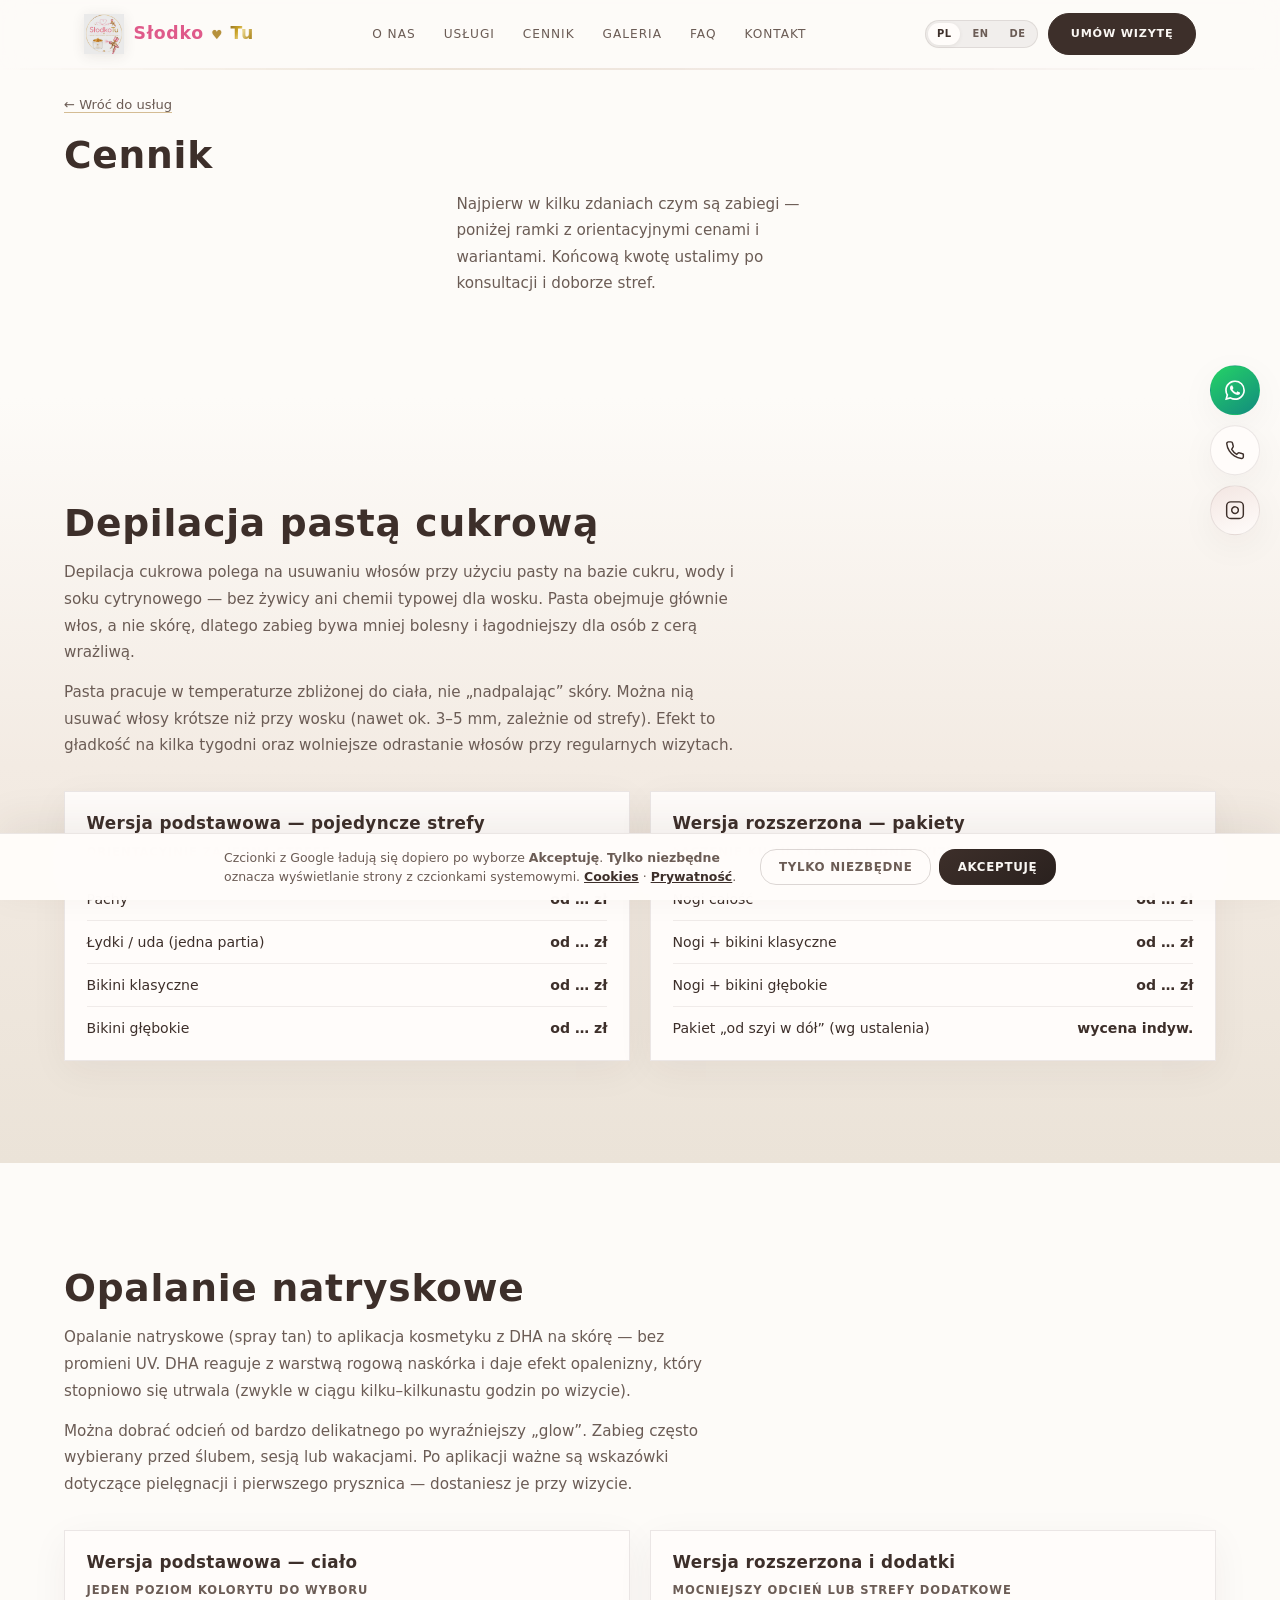
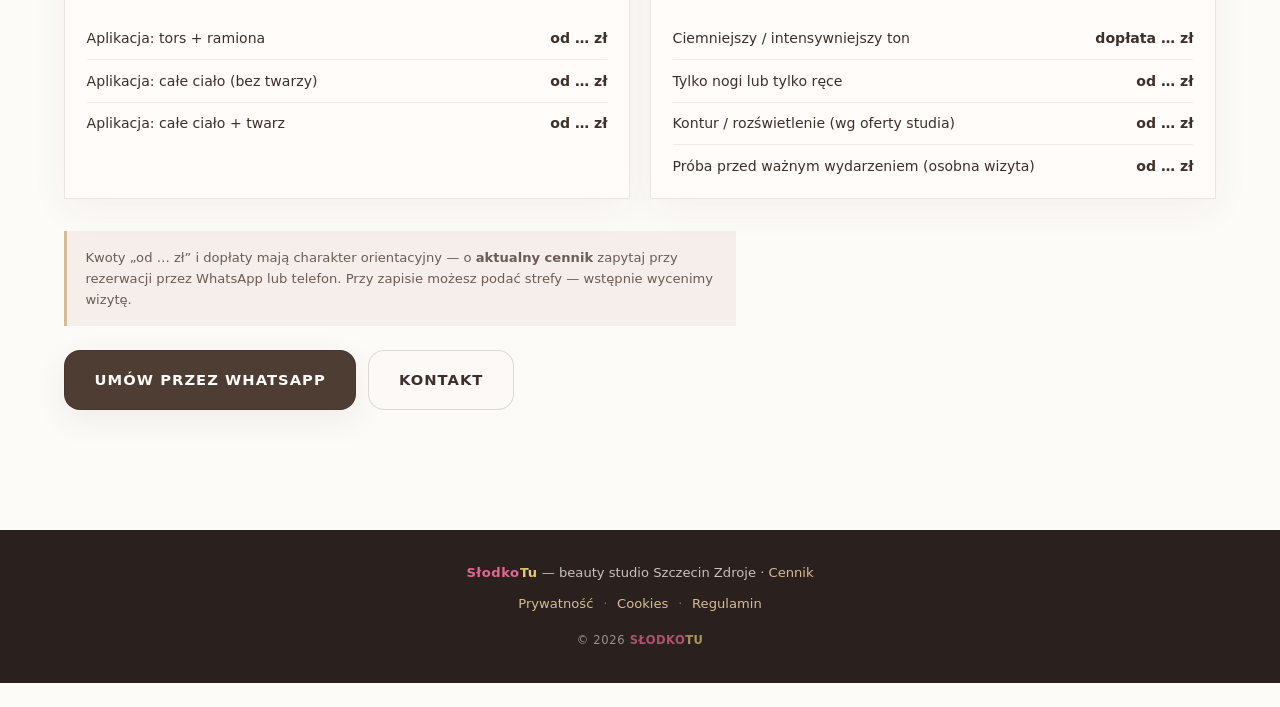
==== cennik.html @ e052210b "feat(i18n): PL/EN/DE language switch, legal translations, typography - Add i18n.js (UI strings, meta" ====
<!DOCTYPE html>
<html lang="pl">
<head>
  <meta charset="UTF-8" />
  <meta name="viewport" content="width=device-width, initial-scale=1, viewport-fit=cover" />
  <title>Cennik — SłodkoTu | depilacja cukrowa i opalanie natryskowe Szczecin Zdroje</title>
  <meta name="description" content="Cennik SłodkoTu na Zdrojach w Szczecinie: depilacja cukrowa, bikini, spray tan. Opis zabiegów i stawki — zapraszamy m.in. z Gryfina i okolic." />
  <meta name="theme-color" content="#f9f6f2" />
  <link rel="stylesheet" href="css/styles.css" />
</head>
<body data-i18n-page="cennik">
  <a class="skip-link" href="#main" data-i18n="skip_to_content">Przejdź do treści</a>

  <header class="site-header" id="top">
    <div class="site-header__inner">
      <a class="brand" href="index.html" data-i18n-aria="brand_home_aria" aria-label="SłodkoTu — strona główna">
        <img class="brand__logo" src="Logo Słodko Tu.jpg" width="96" height="96" alt="SłodkoTu — logo" decoding="async" />
        <span class="brand__text brand-mark brand-mark--nowrap"><span class="brand-mark__slodko">Słodko</span> <span class="brand__heart" aria-hidden="true">♥</span> <span class="brand-mark__tu">Tu</span></span>
      </a>
      <nav class="nav" data-i18n-aria="nav_aria" aria-label="Nawigacja główna">
        <ul class="nav__list">
          <li><a href="index.html#o-nas" data-i18n="nav_about">O nas</a></li>
          <li><a href="index.html#uslugi" data-i18n="nav_services">Usługi</a></li>
          <li><a href="cennik.html" aria-current="page" data-i18n="nav_pricing">Cennik</a></li>
          <li><a href="index.html#efekty" data-i18n="nav_gallery">Galeria</a></li>
          <li><a href="index.html#faq" data-i18n="nav_faq">FAQ</a></li>
          <li><a href="index.html#kontakt" data-i18n="nav_contact">Kontakt</a></li>
        </ul>
      </nav>
      <div class="site-header__tools">
        <div class="lang-switch" role="group" data-i18n-aria="aria_lang_pick" aria-label="Wybór języka">
          <button type="button" class="lang-switch__btn is-active" data-lang="pl" lang="pl" aria-pressed="true">PL</button>
          <button type="button" class="lang-switch__btn" data-lang="en" lang="en" aria-pressed="false">EN</button>
          <button type="button" class="lang-switch__btn" data-lang="de" lang="de" aria-pressed="false">DE</button>
        </div>
        <a class="btn btn--nav" data-i18n="nav_book" data-i18n-wa="wa_booking" href="https://wa.me/48910000001?text=Dzie%C5%84%20dobry%2C%20chcia%C5%82abym%20um%C3%B3wi%C4%87%20wizyt%C4%99.">Umów wizytę</a>
      </div>
    </div>
  </header>

  <aside class="contact-rail" data-i18n-aria="aria_quick_contact" aria-label="Szybki kontakt">
    <a class="contact-rail__btn contact-rail__btn--wa" href="https://wa.me/48910000001" rel="noopener noreferrer" data-i18n-aria="aria_wa" aria-label="WhatsApp">
      <svg width="20" height="20" viewBox="0 0 24 24" fill="currentColor" aria-hidden="true"><path d="M17.472 14.382c-.297-.149-1.758-.867-2.03-.967-.273-.099-.471-.148-.67.15-.197.297-.767.966-.94 1.164-.173.199-.347.223-.644.075-.297-.15-1.255-.463-2.39-1.475-.883-.788-1.48-1.761-1.653-2.059-.173-.297-.018-.458.13-.606.134-.133.298-.347.446-.52.149-.174.198-.298.298-.497.099-.198.05-.371-.025-.52-.075-.149-.669-1.612-.916-2.207-.242-.579-.487-.5-.669-.51-.173-.008-.371-.01-.57-.01-.198 0-.52.074-.792.372-.272.297-1.04 1.016-1.04 2.479 0 1.462 1.065 2.875 1.213 3.074.149.198 2.096 3.2 5.077 4.487.709.306 1.262.489 1.694.625.712.227 1.36.195 1.871.118.571-.085 1.758-.719 2.006-1.413.248-.694.248-1.289.173-1.413-.074-.124-.272-.198-.57-.347m-5.421 7.403h-.004a9.87 9.87 0 01-5.031-1.378l-.361-.214-3.741.982.998-3.648-.235-.374a9.86 9.86 0 01-1.51-5.26c.001-5.45 4.436-9.884 9.888-9.884 2.64 0 5.122 1.03 6.988 2.898a9.825 9.825 0 012.893 6.994c-.003 5.45-4.435 9.884-9.885 9.884m8.413-18.297A11.815 11.815 0 0012.05 0C5.495 0 .16 5.335.157 11.892c0 2.096.547 4.142 1.588 5.945L.057 24l6.305-1.654a11.882 11.882 0 005.683 1.448h.005c6.554 0 11.89-5.335 11.893-11.893a11.821 11.821 0 00-3.48-8.413z"/></svg>
    </a>
    <a class="contact-rail__btn contact-rail__btn--phone" href="tel:+48910000001" data-i18n-aria="aria_phone" aria-label="Zadzwoń">
      <svg width="20" height="20" viewBox="0 0 24 24" fill="none" stroke="currentColor" stroke-width="1.75" aria-hidden="true"><path d="M22 16.92v3a2 2 0 0 1-2.18 2 19.79 19.79 0 0 1-8.63-3.07 19.5 19.5 0 0 1-6-6 19.79 19.79 0 0 1-3.07-8.67A2 2 0 0 1 4.11 2h3a2 2 0 0 1 2 1.72 12.84 12.84 0 0 0 .7 2.81 2 2 0 0 1-.45 2.11L8.09 10.91a16 16 0 0 0 6 6l1.27-1.27a2 2 0 0 1 2.11-.45 12.84 12.84 0 0 0 2.81.7A2 2 0 0 1 22 16.92z"/></svg>
    </a>
    <a class="contact-rail__btn contact-rail__btn--ig" href="https://instagram.com/" rel="noopener noreferrer" data-i18n-aria="aria_ig" aria-label="Instagram">
      <svg width="20" height="20" viewBox="0 0 24 24" fill="none" stroke="currentColor" stroke-width="1.75" aria-hidden="true"><rect x="2" y="2" width="20" height="20" rx="5"/><path d="M16 11.37A4 4 0 1 1 12.63 8 4 4 0 0 1 16 11.37z"/><line x1="17.5" y1="6.5" x2="17.51" y2="6.5"/></svg>
    </a>
  </aside>

  <main id="main" class="page--cennik">
    <header class="section cennik-page-head" aria-labelledby="cennik-heading">
      <div class="section__inner">
        <p class="cennik-back"><a href="index.html#uslugi" data-i18n="cennik_back">← Wróć do usług</a></p>
        <h1 id="cennik-heading" class="section__title" data-i18n="cennik_h1">Cennik</h1>
        <p class="section__subtitle" data-i18n="cennik_subtitle">Najpierw w kilku zdaniach czym są zabiegi — poniżej ramki z orientacyjnymi cenami i wariantami. Końcową kwotę ustalimy po konsultacji i doborze stref.</p>
      </div>
    </header>

    <section class="section section--about" id="depilacja-pasta-cukrowa" aria-labelledby="cennik-sugar-heading">
      <div class="section__inner">
        <h2 id="cennik-sugar-heading" class="section__title" data-i18n="cennik_sugar_h2">Depilacja pastą cukrową</h2>
        <div class="cennik-intro">
          <p data-i18n="cennik_sugar_p1">Depilacja cukrowa polega na usuwaniu włosów przy użyciu pasty na bazie cukru, wody i soku cytrynowego — bez żywicy ani chemii typowej dla wosku. Pasta obejmuje głównie włos, a nie skórę, dlatego zabieg bywa mniej bolesny i łagodniejszy dla osób z cerą wrażliwą.</p>
          <p data-i18n="cennik_sugar_p2">Pasta pracuje w temperaturze zbliżonej do ciała, nie „nadpalając” skóry. Można nią usuwać włosy krótsze niż przy wosku (nawet ok. 3–5 mm, zależnie od strefy). Efekt to gładkość na kilka tygodni oraz wolniejsze odrastanie włosów przy regularnych wizytach.</p>
        </div>

        <div class="price-cards">
          <article class="price-card">
            <h3 class="price-card__label" data-i18n="price_sugar_basic_label">Wersja podstawowa — pojedyncze strefy</h3>
            <p class="price-card__hint" data-i18n="price_sugar_basic_hint">Orientacyjnie za jedną strefę</p>
            <ul class="price-card__rows">
              <li><span class="price-card__name" data-i18n="price_row_underarms">Pachy</span> <span class="price-card__amount" data-i18n="price_from">od … zł</span></li>
              <li><span class="price-card__name" data-i18n="price_row_legs">Łydki / uda (jedna partia)</span> <span class="price-card__amount" data-i18n="price_from">od … zł</span></li>
              <li><span class="price-card__name" data-i18n="price_row_bikini_cl">Bikini klasyczne</span> <span class="price-card__amount" data-i18n="price_from">od … zł</span></li>
              <li><span class="price-card__name" data-i18n="price_row_bikini_deep">Bikini głębokie</span> <span class="price-card__amount" data-i18n="price_from">od … zł</span></li>
            </ul>
          </article>
          <article class="price-card">
            <h3 class="price-card__label" data-i18n="price_sugar_pack_label">Wersja rozszerzona — pakiety</h3>
            <p class="price-card__hint" data-i18n="price_sugar_pack_hint">Łączenie kilku stref w jednej wizycie</p>
            <ul class="price-card__rows">
              <li><span class="price-card__name" data-i18n="price_row_legs_full">Nogi całość</span> <span class="price-card__amount" data-i18n="price_from">od … zł</span></li>
              <li><span class="price-card__name" data-i18n="price_row_combo1">Nogi + bikini klasyczne</span> <span class="price-card__amount" data-i18n="price_from">od … zł</span></li>
              <li><span class="price-card__name" data-i18n="price_row_combo2">Nogi + bikini głębokie</span> <span class="price-card__amount" data-i18n="price_from">od … zł</span></li>
              <li><span class="price-card__name" data-i18n="price_row_pack_neck_down">Pakiet „od szyi w dół” (wg ustalenia)</span> <span class="price-card__amount" data-i18n="price_quote_ind">wycena indyw.</span></li>
            </ul>
          </article>
        </div>
      </div>
    </section>

    <section class="section" id="opalanie-natryskowe" aria-labelledby="cennik-tan-heading">
      <div class="section__inner">
        <h2 id="cennik-tan-heading" class="section__title" data-i18n="cennik_tan_h2">Opalanie natryskowe</h2>
        <div class="cennik-intro">
          <p data-i18n="cennik_tan_p1">Opalanie natryskowe (spray tan) to aplikacja kosmetyku z DHA na skórę — bez promieni UV. DHA reaguje z warstwą rogową naskórka i daje efekt opalenizny, który stopniowo się utrwala (zwykle w ciągu kilku–kilkunastu godzin po wizycie).</p>
          <p data-i18n="cennik_tan_p2">Można dobrać odcień od bardzo delikatnego po wyraźniejszy „glow”. Zabieg często wybierany przed ślubem, sesją lub wakacjami. Po aplikacji ważne są wskazówki dotyczące pielęgnacji i pierwszego prysznica — dostaniesz je przy wizycie.</p>
        </div>

        <div class="price-cards">
          <article class="price-card">
            <h3 class="price-card__label" data-i18n="price_tan_body_label">Wersja podstawowa — ciało</h3>
            <p class="price-card__hint" data-i18n="price_tan_body_hint">Jeden poziom kolorytu do wyboru</p>
            <ul class="price-card__rows">
              <li><span class="price-card__name" data-i18n="price_row_torso">Aplikacja: tors + ramiona</span> <span class="price-card__amount" data-i18n="price_from">od … zł</span></li>
              <li><span class="price-card__name" data-i18n="price_row_body_no_face">Aplikacja: całe ciało (bez twarzy)</span> <span class="price-card__amount" data-i18n="price_from">od … zł</span></li>
              <li><span class="price-card__name" data-i18n="price_row_body_face">Aplikacja: całe ciało + twarz</span> <span class="price-card__amount" data-i18n="price_from">od … zł</span></li>
            </ul>
          </article>
          <article class="price-card">
            <h3 class="price-card__label" data-i18n="price_tan_extra_label">Wersja rozszerzona i dodatki</h3>
            <p class="price-card__hint" data-i18n="price_tan_extra_hint">Mocniejszy odcień lub strefy dodatkowe</p>
            <ul class="price-card__rows">
              <li><span class="price-card__name" data-i18n="price_row_tone_extra">Ciemniejszy / intensywniejszy ton</span> <span class="price-card__amount" data-i18n="price_extra">dopłata … zł</span></li>
              <li><span class="price-card__name" data-i18n="price_row_legs_only">Tylko nogi lub tylko ręce</span> <span class="price-card__amount" data-i18n="price_from">od … zł</span></li>
              <li><span class="price-card__name" data-i18n="price_row_contour">Kontur / rozświetlenie (wg oferty studia)</span> <span class="price-card__amount" data-i18n="price_from">od … zł</span></li>
              <li><span class="price-card__name" data-i18n="price_row_trial">Próba przed ważnym wydarzeniem (osobna wizyta)</span> <span class="price-card__amount" data-i18n="price_from">od … zł</span></li>
            </ul>
          </article>
        </div>

        <p class="cennik-note" data-i18n-html="cennik_note_html">Kwoty „od … zł” i dopłaty mają charakter orientacyjny — o <strong>aktualny cennik</strong> zapytaj przy rezerwacji przez WhatsApp lub telefon. Przy zapisie możesz podać strefy — wstępnie wycenimy wizytę.</p>
        <p class="cennik-actions">
          <a class="btn btn--solid" data-i18n="hero_cta_wa" data-i18n-wa="wa_cennik" href="https://wa.me/48910000001?text=Dzie%C5%84%20dobry%2C%20pytam%20o%20cennik%20i%20termin.">Umów przez WhatsApp</a>
          <a class="btn btn--outline" href="index.html#kontakt" data-i18n="nav_contact">Kontakt</a>
        </p>
      </div>
    </section>
  </main>

  <footer class="site-footer">
    <div class="site-footer__inner">
      <p class="site-footer__row" data-i18n-html="footer_cennik_html"><strong class="brand-mark"><span class="brand-mark__slodko">Słodko</span><span class="brand-mark__tu">Tu</span></strong> — beauty studio Szczecin Zdroje · <a href="cennik.html">Cennik</a></p>
      <p class="site-footer__row site-footer__links">
        <a href="polityka-prywatnosci.html" data-i18n="footer_privacy">Prywatność</a>
        <span class="site-footer__sep">·</span>
        <a href="polityka-cookies.html" data-i18n="footer_cookies">Cookies</a>
        <span class="site-footer__sep">·</span>
        <a href="regulamin.html" data-i18n="footer_terms">Regulamin</a>
      </p>
      <p class="site-footer__legal">© <span id="year"></span> <span class="brand-mark"><span class="brand-mark__slodko">Słodko</span><span class="brand-mark__tu">Tu</span></span></p>
    </div>
  </footer>

  <div id="cookie-consent-banner" class="cookie-consent" hidden role="region" data-i18n-aria="cookie_banner_aria" aria-label="Pliki cookies i osadzenia zewnętrzne">
    <div class="cookie-consent__inner">
      <p class="cookie-consent__text" data-i18n-html="cookie_banner_html_cennik">
        Czcionki z Google ładują się dopiero po wyborze <strong>Akceptuję</strong>. <strong>Tylko niezbędne</strong> oznacza wyświetlanie strony z czcionkami systemowymi.
        <a href="polityka-cookies.html">Cookies</a> · <a href="polityka-prywatnosci.html">Prywatność</a>.
      </p>
      <div class="cookie-consent__actions">
        <button type="button" class="cookie-consent__btn cookie-consent__btn--ghost" data-cookie-essential data-i18n="cookie_essential">Tylko niezbędne</button>
        <button type="button" class="cookie-consent__btn cookie-consent__btn--solid" data-cookie-accept data-i18n="cookie_accept">Akceptuję</button>
      </div>
    </div>
  </div>

  <div class="float-dock" role="navigation" data-i18n-aria="aria_float_contact" aria-label="Szybki kontakt">
    <a class="float-dock__btn float-dock__btn--wa" href="https://wa.me/48910000001" data-i18n-aria="aria_wa" aria-label="WhatsApp"><svg width="22" height="22" viewBox="0 0 24 24" fill="currentColor"><path d="M17.472 14.382c-.297-.149-1.758-.867-2.03-.967-.273-.099-.471-.148-.67.15-.197.297-.767.966-.94 1.164-.173.199-.347.223-.644.075-.297-.15-1.255-.463-2.39-1.475-.883-.788-1.48-1.761-1.653-2.059-.173-.297-.018-.458.13-.606.134-.133.298-.347.446-.52.149-.174.198-.298.298-.497.099-.198.05-.371-.025-.52-.075-.149-.669-1.612-.916-2.207-.242-.579-.487-.5-.669-.51-.173-.008-.371-.01-.57-.01-.198 0-.52.074-.792.372-.272.297-1.04 1.016-1.04 2.479 0 1.462 1.065 2.875 1.213 3.074.149.198 2.096 3.2 5.077 4.487.709.306 1.262.489 1.694.625.712.227 1.36.195 1.871.118.571-.085 1.758-.719 2.006-1.413.248-.694.248-1.289.173-1.413-.074-.124-.272-.198-.57-.347m-5.421 7.403h-.004a9.87 9.87 0 01-5.031-1.378l-.361-.214-3.741.982.998-3.648-.235-.374a9.86 9.86 0 01-1.51-5.26c.001-5.45 4.436-9.884 9.888-9.884 2.64 0 5.122 1.03 6.988 2.898a9.825 9.825 0 012.893 6.994c-.003 5.45-4.435 9.884-9.885 9.884m8.413-18.297A11.815 11.815 0 0012.05 0C5.495 0 .16 5.335.157 11.892c0 2.096.547 4.142 1.588 5.945L.057 24l6.305-1.654a11.882 11.882 0 005.683 1.448h.005c6.554 0 11.89-5.335 11.893-11.893a11.821 11.821 0 00-3.48-8.413z"/></svg></a>
    <a class="float-dock__btn float-dock__btn--phone" href="tel:+48910000001" data-i18n-aria="aria_phone" aria-label="Telefon"><svg width="22" height="22" viewBox="0 0 24 24" fill="none" stroke="currentColor" stroke-width="1.75"><path d="M22 16.92v3a2 2 0 0 1-2.18 2 19.79 19.79 0 0 1-8.63-3.07 19.5 19.5 0 0 1-6-6 19.79 19.79 0 0 1-3.07-8.67A2 2 0 0 1 4.11 2h3a2 2 0 0 1 2 1.72 12.84 12.84 0 0 0 .7 2.81 2 2 0 0 1-.45 2.11L8.09 10.91a16 16 0 0 0 6 6l1.27-1.27a2 2 0 0 1 2.11-.45 12.84 12.84 0 0 0 2.81.7A2 2 0 0 1 22 16.92z"/></svg></a>
    <a class="float-dock__btn float-dock__btn--ig" href="https://instagram.com/" data-i18n-aria="aria_ig" aria-label="Instagram"><svg width="22" height="22" viewBox="0 0 24 24" fill="none" stroke="currentColor" stroke-width="1.75"><rect x="2" y="2" width="20" height="20" rx="5"/><path d="M16 11.37A4 4 0 1 1 12.63 8 4 4 0 0 1 16 11.37z"/><line x1="17.5" y1="6.5" x2="17.51" y2="6.5"/></svg></a>
  </div>

  <script src="js/cookie-consent.js" defer></script>
  <script src="js/legal-i18n.js" defer></script>
  <script src="js/i18n.js" defer></script>
  <script src="js/main.js" defer></script>
</body>
</html>
---- css/styles.css ----
/* SłodkoTu — typografia premium: Cormorant Garamond (nagłówki) + Manrope (tekst, menu, CTA); akcenty kursywą display zamiast „script” */

:root {
  --ivory: #fdfbf8;
  --champagne: #f3ebe3;
  --cream: #faf7f3;
  --cream-dark: #ebe3d8;
  --card: #fffcfa;
  --blush: #e8d5cf;
  --blush-soft: #f3e6e2;
  --rose: #c4a4a0;
  --gold: #b8956a;
  --gold-soft: #d4bc94;
  /* Kolory słów jak w logo „SłodkoTu” (sans, róż + złoto) */
  --brand-pink: #df5a8a;
  --brand-pink-deep: #c94e7c;
  --brand-tu-gold: #b6913c;
  --brand-tu-shine: linear-gradient(
    118deg,
    #8f7028 0%,
    #c9a227 32%,
    #e8d48a 50%,
    #b8942f 78%,
    #9a7a26 100%
  );
  --chocolate: #3d2f2a;
  --chocolate-muted: #6b5c55;
  --chocolate-deep: #2a211e;
  --strip-h: linear-gradient(
    90deg,
    transparent,
    color-mix(in srgb, var(--gold) 28%, transparent) 35%,
    color-mix(in srgb, var(--rose) 22%, transparent) 65%,
    transparent
  );
  --font-display: "Cormorant Garamond", Georgia, "Times New Roman", serif;
  --font-body: "Manrope", system-ui, -apple-system, "Segoe UI", sans-serif;
  --radius: 16px;
  --shadow-soft: 0 16px 48px rgba(61, 47, 42, 0.06);
  --shadow-card: 0 10px 36px rgba(61, 47, 42, 0.05);
  --ease: cubic-bezier(0.22, 1, 0.36, 1);
  --ease-out: cubic-bezier(0.33, 1, 0.68, 1);
  --focus-ring: 2px solid color-mix(in srgb, var(--gold) 65%, var(--chocolate) 35%);
  --section-y: clamp(4.25rem, 8vw, 6.5rem);
  --header-h: 4.25rem;
  --dock-gap: max(0.75rem, env(safe-area-inset-bottom));
  /* Logo jako tymczasowe tlo tam, gdzie nie ma jeszcze docelowych zdjec */
  --logo-mark: url("../Logo Słodko Tu.jpg");
}

*,
*::before,
*::after {
  box-sizing: border-box;
}

html {
  scroll-behavior: smooth;
}

@media (prefers-reduced-motion: reduce) {
  html {
    scroll-behavior: auto;
  }
}

body {
  margin: 0;
  font-family: var(--font-body);
  font-size: clamp(1rem, 0.94rem + 0.28vw, 1.125rem);
  font-weight: 400;
  line-height: 1.72;
  color: var(--chocolate);
  background: var(--ivory);
  -webkit-font-smoothing: antialiased;
  padding-bottom: calc(4.5rem + var(--dock-gap));
}

@media (min-width: 1024px) {
  body {
    padding-bottom: 1.5rem;
  }
}

img {
  max-width: 100%;
  display: block;
}

a {
  color: var(--gold);
  text-underline-offset: 0.2em;
}

a:hover {
  color: var(--chocolate);
}

:focus-visible {
  outline: var(--focus-ring);
  outline-offset: 3px;
}

:focus:not(:focus-visible) {
  outline: none;
}

/* Editorial accent: ten sam serif co nagłówki, kursywa — bez osobnego „handwriting” */
.script {
  font-family: var(--font-display);
  font-style: italic;
  font-weight: 400;
  letter-spacing: 0.01em;
}

.script--lg {
  font-size: clamp(2.1rem, 4.5vw, 3.25rem);
  line-height: 1.12;
}

.skip-link {
  position: absolute;
  left: -9999px;
  top: 0;
  z-index: 9999;
  padding: 0.65rem 1rem;
  background: var(--chocolate-deep);
  color: var(--cream);
}

.skip-link:focus {
  left: 0.75rem;
  top: 0.75rem;
}

/* Nazwa marki w nagłówku: sans (Manrope), kolory jak w logo */
.brand-mark {
  font-family: var(--font-body);
  font-weight: 600;
  letter-spacing: 0.04em;
}

.brand-mark--nowrap {
  white-space: nowrap;
}

.brand-mark__slodko {
  color: var(--brand-pink);
}

.brand-mark__tu {
  color: var(--brand-tu-gold);
  background: var(--brand-tu-shine);
  -webkit-background-clip: text;
  background-clip: text;
  -webkit-text-fill-color: transparent;
}

@supports not (background-clip: text) {
  .brand-mark__tu {
    background: none;
    -webkit-text-fill-color: unset;
    color: var(--brand-tu-gold);
  }
}

.site-footer .brand-mark__slodko {
  color: color-mix(in srgb, var(--brand-pink) 92%, white 8%);
}

.site-footer .brand-mark__tu {
  background: linear-gradient(
    118deg,
    #c9a54a 0%,
    #e8d48a 45%,
    #d4b84a 100%
  );
  -webkit-background-clip: text;
  background-clip: text;
  -webkit-text-fill-color: transparent;
}

@supports not (background-clip: text) {
  .site-footer .brand-mark__tu {
    background: none;
    color: var(--gold-soft);
    -webkit-text-fill-color: unset;
  }
}

/* ——— Header ——— */
.site-header {
  position: sticky;
  top: 0;
  z-index: 200;
  margin-bottom: calc(-1 * var(--header-h));
  background: color-mix(in srgb, var(--ivory) 82%, transparent);
  backdrop-filter: blur(14px);
  -webkit-backdrop-filter: blur(14px);
}

.site-header::after {
  content: "";
  display: block;
  height: 2px;
  width: 100%;
  background: var(--strip-h);
  opacity: 0.85;
}

.site-header__inner {
  max-width: 72rem;
  margin: 0 auto;
  padding: 0.65rem 1.25rem;
  min-height: var(--header-h);
  display: flex;
  align-items: center;
  justify-content: space-between;
  gap: 1rem;
}

.brand {
  display: flex;
  align-items: center;
  gap: 0.6rem;
  text-decoration: none;
  color: var(--chocolate);
}

.brand__logo {
  width: 2.5rem;
  height: 2.5rem;
  object-fit: cover;
  box-shadow: 0 2px 12px rgba(61, 47, 42, 0.1);
}

.brand__text {
  font-family: var(--font-body);
  font-size: 1.08rem;
  font-weight: 600;
  letter-spacing: 0.04em;
}

.brand__heart {
  color: var(--brand-tu-gold);
  font-size: 0.72em;
  margin: 0 0.06em;
  vertical-align: 0.05em;
  text-shadow: 0 0 1px color-mix(in srgb, var(--brand-tu-gold) 40%, transparent);
}

.nav__list {
  list-style: none;
  margin: 0;
  padding: 0;
  display: none;
  gap: 1.75rem;
  font-size: 0.76rem;
  font-weight: 500;
  letter-spacing: 0.08em;
  text-transform: uppercase;
}

.nav a {
  color: var(--chocolate-muted);
  text-decoration: none;
}

.nav a:hover {
  color: var(--chocolate);
}

.nav a:focus-visible {
  outline-offset: 4px;
}

.btn--nav {
  display: none;
  padding: 0.65rem 1.35rem;
  font-family: var(--font-body);
  font-size: 0.7rem;
  font-weight: 600;
  letter-spacing: 0.07em;
  text-transform: uppercase;
  text-decoration: none;
  color: var(--cream);
  background: var(--chocolate);
  border-radius: 999px;
  border: 1px solid var(--chocolate);
  transition: background 0.3s var(--ease), color 0.3s var(--ease);
}

.btn--nav:hover {
  background: var(--chocolate-deep);
  color: var(--cream);
}

.btn--nav:focus-visible {
  outline-color: var(--cream);
}

.site-header__tools {
  display: flex;
  align-items: center;
  gap: 0.65rem;
  margin-left: auto;
}

.lang-switch {
  display: flex;
  align-items: center;
  gap: 0.2rem;
  padding: 0.15rem;
  border-radius: 999px;
  background: color-mix(in srgb, var(--chocolate) 6%, transparent);
  border: 1px solid color-mix(in srgb, var(--chocolate) 10%, transparent);
}

.lang-switch__btn {
  font-family: var(--font-body);
  font-size: 0.62rem;
  font-weight: 600;
  letter-spacing: 0.06em;
  text-transform: uppercase;
  padding: 0.35rem 0.55rem;
  border: none;
  border-radius: 999px;
  background: transparent;
  color: var(--chocolate-muted);
  cursor: pointer;
  transition:
    background 0.25s var(--ease),
    color 0.25s var(--ease);
}

.lang-switch__btn:hover {
  color: var(--chocolate);
}

.lang-switch__btn.is-active {
  background: var(--card);
  color: var(--chocolate);
  box-shadow: 0 1px 4px rgba(61, 47, 42, 0.08);
}

.lang-switch__btn:focus-visible {
  outline: 2px solid var(--gold-soft);
  outline-offset: 2px;
}

/* Telefony i tablety: pełna nawigacja w drugim wierszu (w tym Cennik) + CTA */
@media (max-width: 899px) {
  .site-header__inner {
    flex-wrap: wrap;
    row-gap: 0.35rem;
    align-items: center;
  }

  .brand {
    order: 1;
    min-width: 0;
  }

  .site-header__tools {
    order: 2;
    margin-left: auto;
  }

  .btn--nav {
    display: inline-flex;
    align-items: center;
    justify-content: center;
    padding: 0.5rem 0.85rem;
    font-size: 0.62rem;
  }

  .nav {
    order: 3;
    flex: 1 1 100%;
    width: 100%;
    min-width: 0;
  }

  .nav__list {
    display: flex;
    flex-wrap: nowrap;
    gap: 0.75rem 1.05rem;
    justify-content: flex-start;
    overflow-x: auto;
    overflow-y: hidden;
    padding: 0.5rem 0 0.2rem;
    margin: 0;
    font-size: 0.68rem;
    letter-spacing: 0.09em;
    -webkit-overflow-scrolling: touch;
    border-top: 1px solid color-mix(in srgb, var(--chocolate) 8%, transparent);
  }

  .nav__list > li {
    flex-shrink: 0;
  }
}

@media (min-width: 900px) {
  .site-header__inner {
    flex-wrap: nowrap;
  }

  .brand,
  .nav,
  .site-header__tools {
    order: 0;
    width: auto;
  }

  .site-header__tools {
    margin-left: 0;
  }

  .nav {
    flex: initial;
  }

  .btn--nav {
    display: inline-flex;
    align-items: center;
    justify-content: center;
  }

  .nav__list {
    display: flex;
    overflow: visible;
    border-top: 0;
    padding: 0;
    font-size: 0.76rem;
    font-weight: 500;
    letter-spacing: 0.08em;
    gap: 1.75rem;
  }
}

/* ——— Hero ——— */
.hero {
  position: relative;
  min-height: min(88vh, 46rem);
  display: flex;
  align-items: center;
  padding: calc(var(--header-h) + 2.75rem) max(1.25rem, 5vw) clamp(3.5rem, 9vw, 5.25rem);
}

.hero__bg {
  position: absolute;
  inset: 0;
  background: url("../assets/moodboard/zweryfikowane/hero_landing.png") center 20% / cover no-repeat;
}

.hero__scrim {
  position: absolute;
  inset: 0;
  background: linear-gradient(
    105deg,
    color-mix(in srgb, var(--cream) 94%, transparent) 0%,
    color-mix(in srgb, var(--cream) 72%, transparent) 38%,
    color-mix(in srgb, var(--cream) 25%, transparent) 72%,
    transparent 100%
  );
}

.hero__layout {
  position: relative;
  z-index: 1;
  max-width: 72rem;
  margin: 0 auto;
  width: 100%;
}

.hero__copy {
  max-width: 30rem;
}

.hero__kicker {
  margin: 0 0 0.85rem;
  font-size: 0.68rem;
  font-weight: 600;
  letter-spacing: 0.2em;
  text-transform: uppercase;
  color: color-mix(in srgb, var(--chocolate-muted) 88%, var(--gold) 12%);
}

.hero__title {
  margin: 0 0 1.25rem;
  font-family: var(--font-display);
  font-size: clamp(2.25rem, 1.1rem + 3.8vw, 4.5rem);
  font-weight: 500;
  line-height: 1.06;
  letter-spacing: 0.02em;
  color: var(--chocolate);
}

.hero__script {
  font-family: var(--font-display);
  font-style: italic;
  font-size: clamp(1.65rem, 1rem + 2.8vw, 2.35rem);
  font-weight: 400;
  display: block;
  margin: 0.35rem 0 1rem;
  line-height: 1.12;
  letter-spacing: 0.03em;
  color: color-mix(in srgb, var(--chocolate) 78%, var(--rose) 22%);
}

.hero__lead {
  margin: 0 0 1.5rem;
  font-size: clamp(0.95rem, 0.9rem + 0.2vw, 1.05rem);
  color: var(--chocolate-muted);
  max-width: 36ch;
  line-height: 1.75;
}

.hero__ctas {
  display: flex;
  flex-wrap: wrap;
  gap: 0.75rem;
}

.hero__trust {
  margin: 1.15rem 0 0;
  padding: 0;
  font-size: 0.72rem;
  font-weight: 500;
  letter-spacing: 0.06em;
  text-transform: uppercase;
  color: color-mix(in srgb, var(--chocolate-muted) 92%, transparent);
  max-width: 34ch;
  line-height: 1.5;
}

.btn--solid {
  display: inline-flex;
  align-items: center;
  justify-content: center;
  min-height: 3.15rem;
  padding: 1rem 1.85rem;
  font-family: var(--font-body);
  font-size: clamp(0.8125rem, 0.76rem + 0.2vw, 0.9375rem);
  font-weight: 600;
  letter-spacing: 0.07em;
  text-transform: uppercase;
  text-decoration: none;
  color: var(--ivory);
  background: color-mix(in srgb, var(--chocolate) 86%, var(--gold));
  border-radius: var(--radius);
  border: 1px solid color-mix(in srgb, var(--chocolate) 40%, transparent);
  box-shadow: 0 10px 32px rgba(61, 47, 42, 0.08);
  transition:
    transform 0.28s var(--ease-out),
    box-shadow 0.28s var(--ease-out),
    background 0.28s var(--ease-out);
}

@media (prefers-reduced-motion: no-preference) {
  .btn--solid:hover {
    transform: translateY(-1px);
    box-shadow: 0 16px 40px rgba(61, 47, 42, 0.1);
  }
}

.btn--solid:hover {
  color: var(--ivory);
}

.btn--outline {
  display: inline-flex;
  align-items: center;
  justify-content: center;
  min-height: 3.15rem;
  padding: 1rem 1.85rem;
  font-family: var(--font-body);
  font-size: clamp(0.8125rem, 0.76rem + 0.2vw, 0.9375rem);
  font-weight: 600;
  letter-spacing: 0.07em;
  text-transform: uppercase;
  text-decoration: none;
  color: var(--chocolate);
  background: color-mix(in srgb, var(--card) 82%, var(--champagne) 18%);
  border: 1px solid color-mix(in srgb, var(--chocolate) 16%, transparent);
  border-radius: var(--radius);
  backdrop-filter: blur(8px);
  transition:
    background 0.28s var(--ease-out),
    border-color 0.28s var(--ease-out),
    color 0.28s var(--ease-out);
}

.btn--outline:hover {
  background: var(--card);
  border-color: color-mix(in srgb, var(--gold) 35%, var(--chocolate-muted) 65%);
  color: var(--chocolate);
}

/* Pionowy pasek ikon (desktop) */
.contact-rail {
  display: none;
  position: fixed;
  right: 1.25rem;
  top: 50%;
  transform: translateY(-50%);
  z-index: 150;
  flex-direction: column;
  gap: 0.65rem;
}

@media (min-width: 1024px) {
  .contact-rail {
    display: flex;
  }
}

.contact-rail__btn {
  width: 3.1rem;
  height: 3.1rem;
  display: flex;
  align-items: center;
  justify-content: center;
  border-radius: 50%;
  color: var(--chocolate);
  background: var(--card);
  border: 1px solid color-mix(in srgb, var(--chocolate) 10%, transparent);
  box-shadow: var(--shadow-card);
  text-decoration: none;
  transition: transform 0.25s var(--ease), box-shadow 0.25s var(--ease);
}

@media (prefers-reduced-motion: no-preference) {
  .contact-rail__btn:hover {
    transform: scale(1.05);
    box-shadow: var(--shadow-soft);
    color: var(--chocolate);
  }
}

.contact-rail__btn--wa {
  color: #fff;
  background: linear-gradient(145deg, #25d366, #128c7e);
  border-color: transparent;
}

.contact-rail__btn--ig {
  color: var(--chocolate);
  background: linear-gradient(160deg, var(--blush-soft), var(--card));
}

/* Mobile dock */
.float-dock {
  position: fixed;
  z-index: 200;
  left: 50%;
  bottom: var(--dock-gap);
  transform: translateX(-50%);
  display: flex;
  gap: 0.65rem;
  padding: 0.45rem 0.65rem;
  background: color-mix(in srgb, var(--card) 92%, transparent);
  backdrop-filter: blur(12px);
  border: 1px solid color-mix(in srgb, var(--chocolate) 8%, transparent);
  box-shadow: var(--shadow-soft);
}

@media (min-width: 1024px) {
  .float-dock {
    display: none;
  }
}

.float-dock__btn {
  width: 3.35rem;
  height: 3.35rem;
  min-width: 3.35rem;
  min-height: 3.35rem;
  border-radius: 50%;
  display: flex;
  align-items: center;
  justify-content: center;
  text-decoration: none;
  color: var(--chocolate);
  background: var(--cream);
  border: 1px solid color-mix(in srgb, var(--chocolate) 10%, transparent);
  transition: transform 0.22s var(--ease-out), box-shadow 0.22s var(--ease-out);
}

@media (prefers-reduced-motion: no-preference) {
  .float-dock__btn:active {
    transform: scale(0.96);
  }
}

.float-dock__btn--wa {
  background: linear-gradient(145deg, #25d366, #128c7e);
  color: #fff;
  border: none;
}

.float-dock__btn--ig {
  background: var(--blush-soft);
}

/* ——— Sections ogólne ——— */
.section {
  padding: var(--section-y) max(1.1rem, 4vw);
}

.section__inner {
  max-width: 72rem;
  margin: 0 auto;
}

.section__head {
  margin-bottom: clamp(2rem, 5vw, 3rem);
}

.section__head--center {
  text-align: center;
  max-width: 34rem;
  margin-left: auto;
  margin-right: auto;
}

.section__title {
  margin: 0 0 0.85rem;
  font-family: var(--font-display);
  font-size: clamp(1.85rem, 1.15rem + 2vw, 3rem);
  font-weight: 500;
  line-height: 1.14;
  letter-spacing: 0.015em;
  color: var(--chocolate);
}

.section__title.script {
  font-weight: 400;
}

.section__title--center {
  text-align: center;
}

/* Cennik + FAQ: czytelność — nagłówki sekcji tylko w sans (Manrope) */
.page--cennik .section__title,
.section--faq .section__title {
  font-family: var(--font-body);
  font-weight: 600;
  font-size: clamp(1.65rem, 1.05rem + 1.65vw, 2.35rem);
  line-height: 1.2;
  letter-spacing: 0.02em;
}

.section__subtitle {
  margin: 0 auto;
  font-size: 0.95rem;
  line-height: 1.72;
  color: var(--chocolate-muted);
  max-width: 38ch;
}

.section__head--center .section__subtitle {
  max-width: 40ch;
}

.section__head .section__title + .section__subtitle {
  margin-top: 0.35rem;
}

/* ——— About ——— */
.section--about {
  background: linear-gradient(180deg, var(--ivory) 0%, var(--champagne) 48%, var(--cream-dark) 100%);
}

.about {
  display: grid;
  gap: 2.75rem;
  align-items: center;
}

@media (min-width: 880px) {
  .about {
    grid-template-columns: 1fr 1fr;
    gap: 3.5rem;
  }
}

.about__text {
  margin: 0 0 1.15rem;
  color: var(--chocolate-muted);
  max-width: 38rem;
  font-size: 0.95rem;
  line-height: 1.72;
}

.about__text:last-of-type {
  margin-bottom: 0;
}

.about__sign {
  margin: 1.5rem 0 0;
  font-size: clamp(2rem, 4vw, 2.75rem);
  color: color-mix(in srgb, var(--rose) 75%, var(--chocolate));
}

.about__media {
  min-height: 18rem;
  box-shadow: var(--shadow-soft);
  background-color: var(--blush-soft);
  background-image: var(--logo-mark);
  background-repeat: no-repeat;
  background-position: center;
  background-size: contain;
  padding: min(10%, 2.5rem);
  box-sizing: border-box;
}

/* ——— Trust / polecenia ——— */
.section--trust {
  background: var(--champagne);
}

.section--trust .section__head {
  margin-bottom: 0.65rem;
}

.section--trust .section__title {
  font-size: clamp(1.35rem, 2.8vw, 1.6rem);
}

.trust-strip {
  margin: 0 auto;
  max-width: 36rem;
  text-align: center;
  font-size: 0.95rem;
  line-height: 1.68;
  color: var(--chocolate-muted);
}

/* ——— Services ——— */
.section--services {
  background: var(--cream);
}

.service-grid {
  display: grid;
  gap: 1.75rem;
}

@media (min-width: 768px) {
  .service-grid {
    grid-template-columns: 1fr 1fr;
  }
}

.service-card {
  background: var(--card);
  overflow: hidden;
  box-shadow: var(--shadow-card);
  transition: box-shadow 0.35s var(--ease), transform 0.35s var(--ease);
}

@media (prefers-reduced-motion: no-preference) {
  .service-card:hover {
    box-shadow: var(--shadow-soft);
    transform: translateY(-2px);
  }
}

.service-card:hover {
  box-shadow: var(--shadow-soft);
}

.service-card__top {
  position: relative;
}

.service-card__visual {
  position: relative;
  min-height: 14rem;
  background-size: cover;
  background-position: center;
}

.service-card__visual--sugar {
  background-color: var(--cream-dark);
  background-image: url("../assets/moodboard/zweryfikowane/pasta_cukrowa_na_ciele.png");
}

.service-card__visual--tan {
  background-color: var(--cream-dark);
  background-image: url("../assets/moodboard/zweryfikowane/opalenizna.png");
}

.service-card__icon {
  position: absolute;
  top: 1rem;
  right: 1rem;
  width: 2.75rem;
  height: 2.75rem;
  display: flex;
  align-items: center;
  justify-content: center;
  color: var(--chocolate);
  background: color-mix(in srgb, var(--card) 92%, transparent);
  border: 1px solid color-mix(in srgb, var(--chocolate) 8%, transparent);
  box-shadow: 0 4px 16px rgba(61, 47, 42, 0.08);
}

.service-card__wave {
  display: block;
  width: 100%;
  height: 2.75rem;
  margin-top: -2.65rem;
  position: relative;
  z-index: 2;
  pointer-events: none;
}

.service-card__body {
  padding: 1.35rem 1.5rem 1.6rem;
}

.service-card__title {
  margin: 0 0 0.55rem;
  font-family: var(--font-display);
  font-size: 1.42rem;
  font-weight: 500;
  letter-spacing: 0.01em;
  line-height: 1.15;
}

.service-card__text {
  margin: 0 0 1.05rem;
  font-size: 0.87rem;
  line-height: 1.62;
  color: var(--chocolate-muted);
}

.service-card__cta {
  font-family: var(--font-body);
  font-size: 0.74rem;
  font-weight: 600;
  letter-spacing: 0.07em;
  text-transform: uppercase;
  text-decoration: none;
  color: var(--chocolate);
  border-bottom: 1px solid var(--gold);
  padding-bottom: 0.15em;
  transition: color 0.2s var(--ease-out), border-color 0.2s var(--ease-out);
}

.service-card__cta:hover {
  color: var(--gold);
}

.service-card__arrow {
  margin-left: 0.25em;
}

/* ——— Gallery (edytorial: 4 kafle + 2 piony) ——— */
.section--gallery {
  background: linear-gradient(180deg, var(--champagne) 0%, var(--ivory) 42%, var(--cream) 100%);
}

.gallery-editorial {
  display: flex;
  flex-direction: column;
  gap: clamp(0.75rem, 2.2vw, 1.15rem);
}

.gallery-editorial__top {
  display: grid;
  grid-template-columns: repeat(2, 1fr);
  gap: 0.55rem;
}

@media (min-width: 640px) {
  .gallery-editorial__top {
    grid-template-columns: repeat(4, 1fr);
    gap: 0.8rem;
  }
}

.gallery-editorial__tile {
  position: relative;
  margin: 0;
  aspect-ratio: 4 / 3;
  overflow: hidden;
  background: var(--champagne);
  box-shadow:
    0 20px 50px rgba(61, 47, 42, 0.06),
    0 1px 0 color-mix(in srgb, var(--chocolate) 4%, transparent);
}

.gallery-editorial__tile img {
  width: 100%;
  height: 100%;
  display: block;
  object-fit: cover;
  object-position: center;
  transform: scale(1.008);
  transition: transform 0.75s var(--ease-out);
  filter: saturate(0.94) contrast(0.97);
}

@media (prefers-reduced-motion: no-preference) {
  .gallery-editorial__tile:hover img {
    transform: scale(1.045);
  }
}

.gallery-editorial__pillars {
  display: grid;
  grid-template-columns: 1fr 1fr;
  gap: 0.65rem;
  align-items: stretch;
}

@media (min-width: 640px) {
  .gallery-editorial__pillars {
    gap: 1rem;
    max-width: 58rem;
    margin: 0 auto;
    min-height: 0;
  }
}

@media (max-width: 639px) {
  .gallery-editorial__pillars {
    grid-template-columns: 1fr;
  }
}

.gallery-editorial__pillar {
  position: relative;
  margin: 0;
  aspect-ratio: 3 / 5;
  min-height: 15rem;
  overflow: hidden;
  background: var(--cream-dark);
  box-shadow:
    0 24px 56px rgba(61, 47, 42, 0.07),
    0 1px 0 color-mix(in srgb, var(--chocolate) 5%, transparent);
}

.gallery-editorial__pillar--tan {
  min-height: 15.5rem;
}

.gallery-editorial__pillar img {
  width: 100%;
  height: 100%;
  display: block;
  object-fit: cover;
  object-position: center;
  transform: scale(1.006);
  transition: transform 0.75s var(--ease-out);
  filter: saturate(0.93) contrast(0.97);
}

@media (prefers-reduced-motion: no-preference) {
  .gallery-editorial__pillar:hover img {
    transform: scale(1.04);
  }
}

.gallery-note {
  margin: 1.65rem auto 0;
  max-width: 40ch;
  text-align: center;
  font-size: 0.8rem;
  line-height: 1.58;
  font-weight: 400;
  font-style: italic;
  font-family: var(--font-display);
  color: color-mix(in srgb, var(--chocolate-muted) 90%, var(--gold) 10%);
}

/* ——— Prep ——— */
.section--prep {
  background: var(--cream);
}

.prep {
  display: grid;
  gap: 1rem;
  align-items: stretch;
}

@media (min-width: 900px) {
  .prep {
    grid-template-columns: minmax(0, 0.22fr) minmax(0, 1fr) minmax(0, 0.22fr);
    gap: 1.25rem;
  }
}

.prep__accent {
  display: none;
  position: relative;
  margin: 0;
  min-height: 12rem;
  overflow: hidden;
  box-sizing: border-box;
  box-shadow:
    0 24px 56px rgba(61, 47, 42, 0.07),
    0 1px 0 color-mix(in srgb, var(--chocolate) 5%, transparent);
}

@media (min-width: 900px) {
  .prep__accent {
    display: block;
  }
}

.prep__accent--left {
  background-color: var(--blush-soft);
}

.prep__accent--right {
  background-color: var(--cream-dark);
}

.prep__accent img {
  position: absolute;
  inset: 0;
  width: 100%;
  height: 100%;
  display: block;
  object-fit: cover;
  object-position: center;
  transform: scale(1.006);
  transition: transform 0.75s var(--ease-out);
  filter: saturate(0.93) contrast(0.97);
}

@media (prefers-reduced-motion: no-preference) {
  .prep__accent:hover img {
    transform: scale(1.04);
  }
}

.prep__main {
  padding: 0.5rem 0;
}

.prep__cols {
  display: grid;
  gap: 2rem;
}

@media (min-width: 640px) {
  .prep__cols {
    grid-template-columns: 1fr 1fr;
  }
}

.prep__label {
  margin: 0 0 0.75rem;
  font-family: var(--font-display);
  font-size: 1.12rem;
  font-weight: 500;
  color: var(--chocolate);
}

.prep-lead {
  margin: 0 auto 2rem;
  max-width: 38ch;
  text-align: center;
  font-size: 0.9rem;
  line-height: 1.65;
  color: var(--chocolate-muted);
}

.prep__list {
  margin: 0;
  color: var(--chocolate-muted);
  font-size: 0.9rem;
}

/* ——— Reviews ——— */
.section--reviews {
  background: var(--blush-soft);
}

.review-slider {
  max-width: 68rem;
  margin: 0 auto;
}

.review-grid {
  display: grid;
  gap: 1.25rem;
}

@media (min-width: 768px) {
  .review-grid {
    grid-template-columns: repeat(3, 1fr);
  }
}

.review-card {
  margin: 0;
  padding: 1.5rem 1.35rem;
  background: var(--card);
  box-shadow: var(--shadow-card);
  border: 1px solid color-mix(in srgb, var(--chocolate) 5%, transparent);
}

.review-card__stars {
  margin: 0 0 0.75rem;
  font-size: 0.95rem;
  letter-spacing: 0.15em;
  color: var(--gold);
}

.review-card__quote {
  margin: 0 0 1rem;
  font-family: var(--font-display);
  font-size: 1.02rem;
  font-style: italic;
  font-weight: 400;
  line-height: 1.48;
  color: var(--chocolate);
}

.review-card__meta {
  font-size: 0.72rem;
  font-weight: 600;
  letter-spacing: 0.06em;
  text-transform: uppercase;
  color: var(--chocolate-muted);
}

.review-card__meta span {
  color: var(--gold);
}

.review-dots {
  display: flex;
  justify-content: center;
  gap: 0.45rem;
  margin-top: 1.5rem;
}

.review-dots__dot {
  width: 7px;
  height: 7px;
  background: color-mix(in srgb, var(--chocolate) 18%, transparent);
}

.review-dots__dot.is-active {
  background: var(--chocolate);
  transform: scale(1.15);
}

/* ——— Reusable: linia + serce (gradient złota) ——— */
.soft-divider {
  --soft-divider-glow: color-mix(in srgb, var(--gold) 38%, transparent);
  --soft-divider-mid: color-mix(in srgb, var(--gold-soft) 45%, transparent);
  display: flex;
  align-items: center;
  width: 100%;
  gap: 0.7rem;
  box-sizing: border-box;
}

.soft-divider__wing {
  flex: 1 1 auto;
  min-width: 0.75rem;
  height: 1px;
  align-self: center;
}

.soft-divider__wing--left {
  background: linear-gradient(
    90deg,
    transparent 0%,
    color-mix(in srgb, var(--gold-soft) 18%, transparent) 22%,
    var(--soft-divider-glow) 88%,
    var(--soft-divider-mid) 100%
  );
}

.soft-divider__wing--right {
  background: linear-gradient(
    270deg,
    transparent 0%,
    color-mix(in srgb, var(--gold-soft) 18%, transparent) 22%,
    var(--soft-divider-glow) 88%,
    var(--soft-divider-mid) 100%
  );
}

.soft-divider__heart {
  flex: 0 0 auto;
  display: grid;
  place-items: center;
  width: 1.15em;
  height: 1.15em;
  margin: 0;
  font-size: 0.68rem;
  line-height: 1;
  letter-spacing: 0;
  color: var(--gold);
  font-family: var(--font-display);
  text-shadow: 0 0 1px color-mix(in srgb, var(--gold-soft) 35%, transparent);
  transform: translateY(0.04em);
}

/* FAQ: odstępy wokół separatora */
.soft-divider--faq {
  padding: 0.65rem 0;
  margin: 0;
}

/* Między kolumnami FAQ tylko na wąskim ekranie (w gridzie jedna kolumna) */
.soft-divider--faq-between-cols {
  padding: 0.85rem 0 0.5rem;
}

@media (min-width: 768px) {
  .soft-divider--faq-between-cols {
    display: none;
  }
}

/* Reusable: cienkie plusy zamiast bulletów (np. listy w treści) */
.list-plus {
  list-style: none;
  margin: 0;
  padding-left: 0;
}

.list-plus > li {
  position: relative;
  padding-left: 1.15rem;
  margin-bottom: 0.5rem;
}

.list-plus > li:last-child {
  margin-bottom: 0;
}

.list-plus > li::before {
  content: "+";
  position: absolute;
  left: 0;
  top: 0.35em;
  font-size: 0.65rem;
  line-height: 1;
  font-weight: 300;
  color: color-mix(in srgb, var(--chocolate-muted) 50%, var(--gold) 50%);
  font-family: var(--font-body);
  opacity: 0.92;
}

/* ——— FAQ ——— */
.section--faq {
  background: var(--cream);
}

.faq-grid {
  display: grid;
  grid-template-columns: 1fr;
  gap: 0 2.5rem;
}

@media (min-width: 768px) {
  .faq-grid {
    grid-template-columns: 1fr 1fr;
    gap: 1.5rem 2.5rem;
  }
}

.faq-column {
  display: flex;
  flex-direction: column;
  gap: 0;
}

.faq__item {
  background: transparent;
  border: none;
  box-shadow: none;
  margin-bottom: 0;
  overflow: visible;
}

.faq__item summary {
  padding: 0.95rem 0.25rem 0.75rem;
  font-family: var(--font-body);
  font-size: 0.92rem;
  font-weight: 500;
  cursor: pointer;
  list-style: none;
  display: flex;
  justify-content: space-between;
  align-items: center;
  gap: 0.75rem;
  border-bottom: 1px solid transparent;
  transition:
    color 0.2s var(--ease-out),
    border-color 0.2s var(--ease-out);
}

.faq__item summary:hover {
  color: color-mix(in srgb, var(--chocolate) 75%, var(--gold) 25%);
}

.faq__item[open] > summary {
  border-bottom-color: color-mix(in srgb, var(--chocolate) 6%, transparent);
}

.faq__item summary::-webkit-details-marker {
  display: none;
}

.faq__item summary::after {
  content: "+";
  font-weight: 500;
  color: var(--gold);
  font-size: 1.15rem;
  line-height: 1;
}

.faq__item[open] summary::after {
  content: "−";
}

.faq__body {
  position: relative;
  padding: 0.35rem 0.25rem 1.15rem;
  font-size: 0.86rem;
  color: var(--chocolate-muted);
}

.faq__body::before {
  content: "";
  position: absolute;
  left: 0;
  right: 0;
  top: 0;
  height: 1px;
  background: linear-gradient(
    90deg,
    transparent 0%,
    color-mix(in srgb, var(--gold) 12%, transparent) 50%,
    transparent 100%
  );
  opacity: 0.95;
}

/* ——— Contact ——— */
.section--contact {
  background: linear-gradient(180deg, var(--cream) 0%, var(--cream-dark) 100%);
}

.section__head--contact {
  margin-bottom: clamp(1.35rem, 3.5vw, 2rem);
}

.contact-aside {
  font-style: normal;
}

.contact-layout {
  display: grid;
  gap: 2rem;
  align-items: start;
}

@media (min-width: 960px) {
  .contact-layout {
    grid-template-columns: 1fr 1.1fr 1fr;
    align-items: center;
    gap: 2rem;
  }
}

.contact-aside__line {
  margin: 0 0 0.65rem;
  font-size: 0.88rem;
  color: var(--chocolate-muted);
}

.contact-aside__line a {
  color: var(--chocolate);
  text-decoration: none;
  border-bottom: 1px solid var(--gold-soft);
}

.contact-aside__suffix {
  font-size: 0.82em;
  font-weight: 400;
  color: color-mix(in srgb, var(--chocolate-muted) 88%, var(--chocolate) 12%);
}

.contact-aside__ic {
  margin-right: 0.35rem;
  opacity: 0.65;
}

.contact-aside__hint {
  margin: 1rem 0 0;
  font-size: 0.75rem;
  color: var(--chocolate-muted);
}

.contact-trust {
  margin: 1.35rem 0 0;
  padding: 0.85rem 1rem;
  font-size: 0.78rem;
  line-height: 1.55;
  color: var(--chocolate-muted);
  text-align: center;
  background: color-mix(in srgb, var(--champagne) 55%, var(--card));
  border: 1px solid color-mix(in srgb, var(--chocolate) 6%, transparent);
}

@media (min-width: 960px) {
  .contact-trust {
    grid-column: 1 / -1;
    margin-top: 0.5rem;
  }
}

.contact-actions {
  display: flex;
  flex-direction: column;
  gap: 0.75rem;
}

.contact-big {
  display: flex;
  align-items: center;
  justify-content: center;
  min-height: 3.15rem;
  padding: 1.1rem 1.5rem;
  font-family: var(--font-body);
  font-size: 0.74rem;
  font-weight: 600;
  letter-spacing: 0.08em;
  text-transform: uppercase;
  text-decoration: none;
  color: var(--cream);
  border-radius: var(--radius);
  border: 1px solid transparent;
  box-shadow: var(--shadow-card);
  transition: transform 0.26s var(--ease-out), box-shadow 0.26s var(--ease-out);
}

@media (prefers-reduced-motion: no-preference) {
  .contact-big:hover {
    transform: translateY(-1px);
    box-shadow: var(--shadow-soft);
  }
}

.contact-big:hover {
  color: var(--cream);
}

.contact-big--phone {
  background: linear-gradient(145deg, var(--chocolate), var(--chocolate-deep));
}

.contact-big--wa {
  background: linear-gradient(145deg, #25d366, #128c7e);
}

.contact-big--ig {
  background: linear-gradient(145deg, color-mix(in srgb, var(--rose) 55%, var(--chocolate)), var(--chocolate));
}

.contact-map-wrap {
  overflow: hidden;
  box-shadow: var(--shadow-card);
  border: 1px solid color-mix(in srgb, var(--chocolate) 8%, transparent);
}

.contact-map-slot {
  position: relative;
  min-height: min(18rem, 50vw);
  background: var(--card);
}

.contact-map-placeholder {
  display: flex;
  align-items: center;
  justify-content: center;
  min-height: min(18rem, 50vw);
  padding: 1.25rem 1.35rem;
  box-sizing: border-box;
}

/* Nadpisuje display:flex — bez tego [hidden] od przeglądarki nie chowa bloku */
.contact-map-placeholder[hidden] {
  display: none !important;
}

.contact-map-placeholder__text {
  margin: 0;
  max-width: 40ch;
  font-size: 0.82rem;
  line-height: 1.58;
  color: var(--chocolate-muted);
  text-align: center;
}

.contact-map-placeholder__text a {
  color: var(--chocolate);
  font-weight: 600;
  text-decoration: underline;
  text-underline-offset: 0.15em;
}

.contact-map {
  width: 100%;
  height: min(18rem, 50vw);
  min-height: 16rem;
  border: 0;
  display: block;
}

.contact-map-link {
  display: block;
  padding: 0.65rem 1rem;
  font-size: 0.68rem;
  font-weight: 600;
  letter-spacing: 0.08em;
  text-transform: uppercase;
  text-align: center;
  background: var(--card);
  color: var(--chocolate-muted);
}

/* ——— Cookie consent ——— */
.cookie-consent {
  position: fixed;
  z-index: 260;
  left: 0;
  right: 0;
  bottom: 0;
  padding: 0.85rem max(1rem, 4vw) max(0.85rem, env(safe-area-inset-bottom));
  background: color-mix(in srgb, var(--card) 97%, transparent);
  backdrop-filter: blur(14px);
  border-top: 1px solid color-mix(in srgb, var(--chocolate) 10%, transparent);
  box-shadow: 0 -12px 40px rgba(61, 47, 42, 0.08);
}

@media (max-width: 1023px) {
  .cookie-consent:not([hidden]) {
    bottom: calc(4.35rem + max(0.75rem, env(safe-area-inset-bottom)));
  }
}

.cookie-consent__inner {
  max-width: 52rem;
  margin: 0 auto;
  display: grid;
  gap: 0.85rem;
}

@media (min-width: 720px) {
  .cookie-consent__inner {
    grid-template-columns: 1fr auto;
    align-items: center;
    gap: 1.25rem;
  }
}

.cookie-consent__text {
  margin: 0;
  font-size: 0.78rem;
  line-height: 1.55;
  color: var(--chocolate-muted);
}

.cookie-consent__text a {
  color: var(--chocolate);
  font-weight: 600;
  text-decoration: underline;
  text-underline-offset: 0.12em;
}

.cookie-consent__actions {
  display: flex;
  flex-wrap: wrap;
  gap: 0.5rem;
  justify-content: flex-end;
}

.cookie-consent__btn {
  cursor: pointer;
  border-radius: var(--radius);
  padding: 0.6rem 1.1rem;
  font-size: 0.74rem;
  font-weight: 600;
  letter-spacing: 0.06em;
  text-transform: uppercase;
  font-family: var(--font-body);
  border: 1px solid transparent;
  transition: background 0.2s var(--ease-out), color 0.2s var(--ease-out), border-color 0.2s var(--ease-out);
}

.cookie-consent__btn--ghost {
  background: transparent;
  color: var(--chocolate-muted);
  border-color: color-mix(in srgb, var(--chocolate) 18%, transparent);
}

.cookie-consent__btn--ghost:hover {
  color: var(--chocolate);
  border-color: color-mix(in srgb, var(--chocolate) 28%, transparent);
}

.cookie-consent__btn--solid {
  background: linear-gradient(145deg, var(--chocolate), var(--chocolate-deep));
  color: var(--cream);
}

.cookie-consent__btn--solid:hover {
  filter: brightness(1.05);
}

/* ——— Polityka / treści prawne ——— */
.section--legal {
  padding-top: clamp(2.5rem, 5vw, 3.5rem);
  background: var(--cream);
}

.legal-page {
  max-width: 46rem;
}

.legal-page__head {
  margin-bottom: 2rem;
  padding-bottom: 1.25rem;
  border-bottom: 1px solid color-mix(in srgb, var(--chocolate) 8%, transparent);
}

.legal-page__title {
  margin: 0 0 0.5rem;
  font-family: var(--font-body);
  font-size: clamp(1.65rem, 1.1rem + 1.35vw, 2.05rem);
  font-weight: 600;
  letter-spacing: 0.02em;
  color: var(--chocolate);
  line-height: 1.22;
}

.legal-page__meta {
  margin: 0;
  font-size: 0.82rem;
  color: var(--chocolate-muted);
}

.legal-page__body h2 {
  margin: 2rem 0 0.65rem;
  font-family: var(--font-body);
  font-size: 1.06rem;
  font-weight: 600;
  letter-spacing: 0.02em;
  color: var(--chocolate);
}

.legal-page__body h2:first-child {
  margin-top: 0;
}

.legal-page__body p,
.legal-page__body li {
  font-size: 0.88rem;
  line-height: 1.65;
  color: var(--chocolate-muted);
}

.legal-page__body p {
  margin: 0 0 0.85rem;
}

.legal-page__list {
  margin: 0 0 0.85rem;
  padding-left: 1.15rem;
}

.legal-page__list li {
  margin-bottom: 0.4rem;
}

.legal-table-wrap {
  overflow-x: auto;
  margin: 1rem 0 1.25rem;
  border-radius: var(--radius);
  border: 1px solid color-mix(in srgb, var(--chocolate) 8%, transparent);
}

.legal-table {
  width: 100%;
  border-collapse: collapse;
  font-size: 0.78rem;
  background: var(--card);
}

.legal-table th,
.legal-table td {
  padding: 0.65rem 0.75rem;
  text-align: left;
  vertical-align: top;
  border-bottom: 1px solid color-mix(in srgb, var(--chocolate) 7%, transparent);
}

.legal-table th {
  font-family: var(--font-body);
  font-weight: 600;
  font-size: 0.72rem;
  text-transform: uppercase;
  letter-spacing: 0.05em;
  color: var(--chocolate);
  background: color-mix(in srgb, var(--champagne) 65%, var(--card));
}

.legal-table tr:last-child td {
  border-bottom: 0;
}

.legal-table code {
  font-size: 0.85em;
  word-break: break-all;
}

.legal-page__back {
  margin: 2rem 0 0;
  font-size: 0.88rem;
}

.legal-page__back a {
  color: var(--chocolate);
  font-weight: 600;
  text-decoration: underline;
  text-underline-offset: 0.12em;
}

/* ——— Footer ——— */
.site-footer {
  padding: 2rem 1.25rem;
  background: var(--chocolate-deep);
  color: color-mix(in srgb, var(--cream) 75%, transparent);
  font-size: 0.82rem;
  text-align: center;
}

.site-footer__inner {
  max-width: 40rem;
  margin: 0 auto;
}

.site-footer__row {
  margin: 0 0 0.5rem;
}

.site-footer__links a {
  color: var(--gold-soft);
  text-decoration: none;
}

.site-footer__links a:hover {
  color: var(--cream);
}

.site-footer__sep {
  margin: 0 0.35rem;
  opacity: 0.5;
}

.site-footer__legal {
  margin: 1rem 0 0;
  font-size: 0.72rem;
  opacity: 0.7;
  letter-spacing: 0.06em;
  text-transform: uppercase;
}

.site-footer__row a {
  color: var(--gold-soft);
  text-decoration: none;
}

.site-footer__row a:hover {
  color: var(--cream);
}

/* ——— Cennik (podstrona) ——— */
.cennik-page-head {
  padding-top: calc(var(--header-h) + 1.5rem);
}

.cennik-back {
  margin: 0 0 1rem;
  font-size: 0.82rem;
}

.cennik-back a {
  color: var(--chocolate-muted);
  text-decoration: none;
  border-bottom: 1px solid var(--gold-soft);
}

.cennik-back a:hover {
  color: var(--chocolate);
}

.cennik-intro {
  max-width: 42rem;
  margin: 0 0 2rem;
  color: var(--chocolate-muted);
  font-size: 0.95rem;
  line-height: 1.75;
}

.cennik-intro p {
  margin: 0 0 0.85rem;
}

.cennik-intro p:last-child {
  margin-bottom: 0;
}

.price-cards {
  display: grid;
  gap: 1.25rem;
}

@media (min-width: 720px) {
  .price-cards {
    grid-template-columns: repeat(2, 1fr);
  }
}

.price-card {
  background: var(--card);
  border: 1px solid color-mix(in srgb, var(--chocolate) 10%, transparent);
  padding: 1.25rem 1.35rem;
  box-shadow: var(--shadow-card);
}

.price-card__label {
  margin: 0 0 0.5rem;
  font-family: var(--font-body);
  font-size: 1.05rem;
  font-weight: 600;
  letter-spacing: 0.02em;
  line-height: 1.35;
  color: var(--chocolate);
}

.price-card__hint {
  margin: 0 0 1rem;
  font-size: 0.72rem;
  color: var(--chocolate-muted);
  text-transform: uppercase;
  letter-spacing: 0.08em;
  font-weight: 600;
}

.price-card__rows {
  margin: 0;
  padding: 0;
  list-style: none;
}

.price-card__rows li {
  display: flex;
  justify-content: space-between;
  align-items: baseline;
  gap: 1rem;
  padding: 0.55rem 0;
  border-bottom: 1px solid color-mix(in srgb, var(--chocolate) 8%, transparent);
  font-size: 0.88rem;
}

.price-card__rows li:last-child {
  border-bottom: none;
  padding-bottom: 0;
}

.price-card__name {
  color: var(--chocolate);
}

.price-card__amount {
  font-weight: 600;
  color: var(--chocolate);
  white-space: nowrap;
}

.cennik-note {
  margin: 2rem 0 0;
  padding: 1rem 1.15rem;
  font-size: 0.82rem;
  color: var(--chocolate-muted);
  line-height: 1.6;
  background: color-mix(in srgb, var(--blush-soft) 55%, var(--cream));
  border-left: 3px solid var(--gold-soft);
  max-width: 42rem;
}

.cennik-actions {
  display: flex;
  flex-wrap: wrap;
  gap: 0.75rem;
  margin-top: 1.5rem;
}

#depilacja-pasta-cukrowa,
#opalanie-natryskowe {
  scroll-margin-top: calc(var(--header-h) + 0.75rem);
}
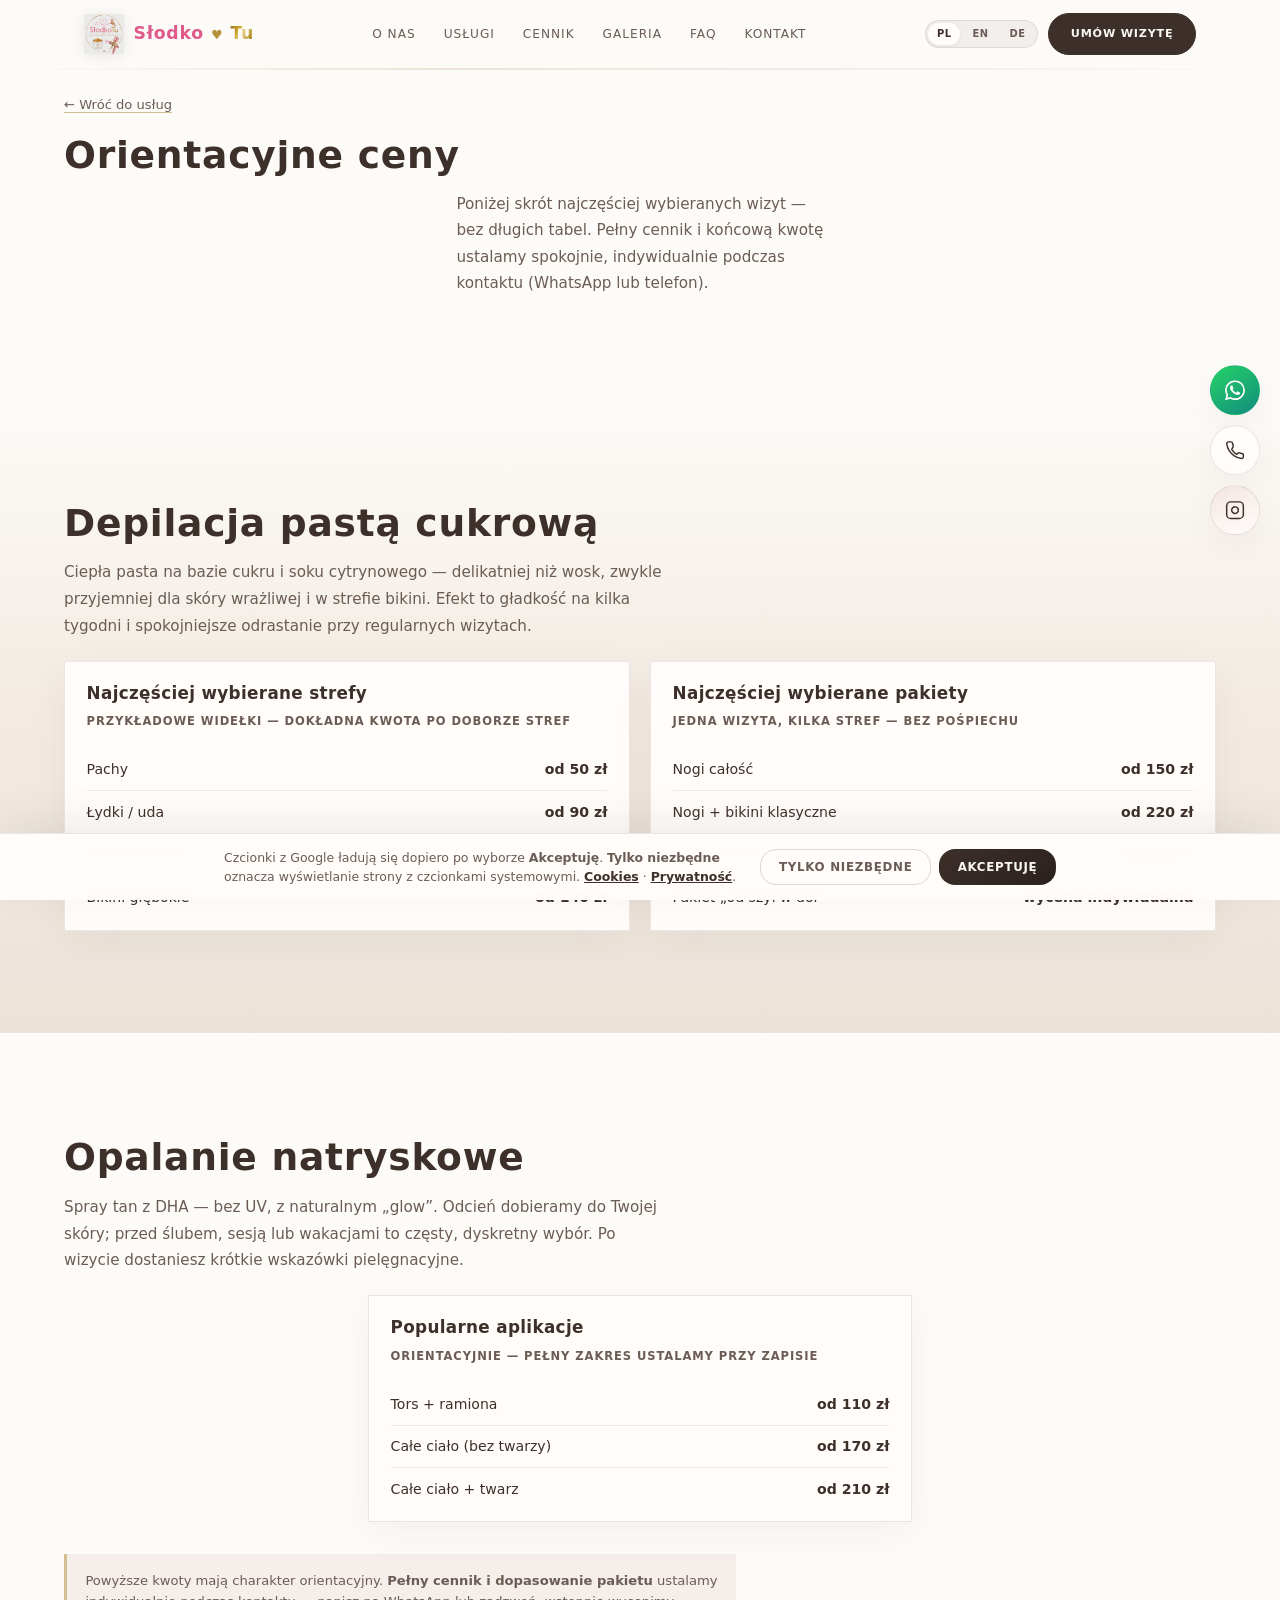
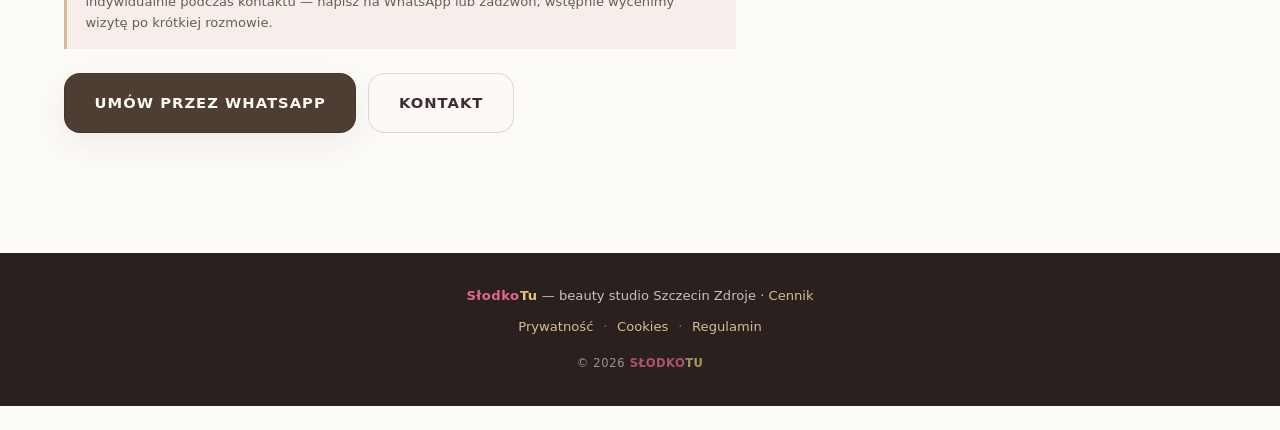
==== commit 292562a9: "Cennik: premium overview, orientacyjne ceny, i18n i style Skrócony układ strony cennika, kwoty bez p" ====
--- a/cennik.html
+++ b/cennik.html
@@ -3,8 +3,8 @@
 <head>
   <meta charset="UTF-8" />
   <meta name="viewport" content="width=device-width, initial-scale=1, viewport-fit=cover" />
-  <title>Cennik — SłodkoTu | depilacja cukrowa i opalanie natryskowe Szczecin Zdroje</title>
-  <meta name="description" content="Cennik SłodkoTu na Zdrojach w Szczecinie: depilacja cukrowa, bikini, spray tan. Opis zabiegów i stawki — zapraszamy m.in. z Gryfina i okolic." />
+  <title>Orientacyjne ceny — SłodkoTu | depilacja cukrowa i spray tan Szczecin Zdroje</title>
+  <meta name="description" content="Krótki przegląd najczęstszych usług SłodkoTu na Zdrojach: depilacja cukrowa, pakiety, spray tan. Pełny cennik ustalamy indywidualnie przy kontakcie." />
   <meta name="theme-color" content="#f9f6f2" />
   <link rel="stylesheet" href="css/styles.css" />
 </head>
@@ -54,38 +54,37 @@
     <header class="section cennik-page-head" aria-labelledby="cennik-heading">
       <div class="section__inner">
         <p class="cennik-back"><a href="index.html#uslugi" data-i18n="cennik_back">← Wróć do usług</a></p>
-        <h1 id="cennik-heading" class="section__title" data-i18n="cennik_h1">Cennik</h1>
-        <p class="section__subtitle" data-i18n="cennik_subtitle">Najpierw w kilku zdaniach czym są zabiegi — poniżej ramki z orientacyjnymi cenami i wariantami. Końcową kwotę ustalimy po konsultacji i doborze stref.</p>
+        <h1 id="cennik-heading" class="section__title" data-i18n="cennik_h1">Orientacyjne ceny</h1>
+        <p class="section__subtitle" data-i18n="cennik_subtitle">Poniżej skrót najczęściej wybieranych wizyt — bez długich tabel. Pełny cennik i końcową kwotę ustalamy spokojnie, indywidualnie podczas kontaktu (WhatsApp lub telefon).</p>
       </div>
     </header>
 
     <section class="section section--about" id="depilacja-pasta-cukrowa" aria-labelledby="cennik-sugar-heading">
       <div class="section__inner">
         <h2 id="cennik-sugar-heading" class="section__title" data-i18n="cennik_sugar_h2">Depilacja pastą cukrową</h2>
-        <div class="cennik-intro">
-          <p data-i18n="cennik_sugar_p1">Depilacja cukrowa polega na usuwaniu włosów przy użyciu pasty na bazie cukru, wody i soku cytrynowego — bez żywicy ani chemii typowej dla wosku. Pasta obejmuje głównie włos, a nie skórę, dlatego zabieg bywa mniej bolesny i łagodniejszy dla osób z cerą wrażliwą.</p>
-          <p data-i18n="cennik_sugar_p2">Pasta pracuje w temperaturze zbliżonej do ciała, nie „nadpalając” skóry. Można nią usuwać włosy krótsze niż przy wosku (nawet ok. 3–5 mm, zależnie od strefy). Efekt to gładkość na kilka tygodni oraz wolniejsze odrastanie włosów przy regularnych wizytach.</p>
+        <div class="cennik-intro cennik-intro--tight">
+          <p data-i18n="cennik_sugar_p1">Ciepła pasta na bazie cukru i soku cytrynowego — delikatniej niż wosk, zwykle przyjemniej dla skóry wrażliwej i w strefie bikini. Efekt to gładkość na kilka tygodni i spokojniejsze odrastanie przy regularnych wizytach.</p>
         </div>
 
         <div class="price-cards">
           <article class="price-card">
-            <h3 class="price-card__label" data-i18n="price_sugar_basic_label">Wersja podstawowa — pojedyncze strefy</h3>
-            <p class="price-card__hint" data-i18n="price_sugar_basic_hint">Orientacyjnie za jedną strefę</p>
+            <h3 class="price-card__label" data-i18n="price_sugar_basic_label">Najczęściej wybierane strefy</h3>
+            <p class="price-card__hint" data-i18n="price_sugar_basic_hint">Przykładowe widełki — dokładna kwota po doborze stref</p>
             <ul class="price-card__rows">
-              <li><span class="price-card__name" data-i18n="price_row_underarms">Pachy</span> <span class="price-card__amount" data-i18n="price_from">od … zł</span></li>
-              <li><span class="price-card__name" data-i18n="price_row_legs">Łydki / uda (jedna partia)</span> <span class="price-card__amount" data-i18n="price_from">od … zł</span></li>
-              <li><span class="price-card__name" data-i18n="price_row_bikini_cl">Bikini klasyczne</span> <span class="price-card__amount" data-i18n="price_from">od … zł</span></li>
-              <li><span class="price-card__name" data-i18n="price_row_bikini_deep">Bikini głębokie</span> <span class="price-card__amount" data-i18n="price_from">od … zł</span></li>
+              <li><span class="price-card__name" data-i18n="price_row_underarms">Pachy</span> <span class="price-card__amount" data-i18n="price_amt_pachy">od 50 zł</span></li>
+              <li><span class="price-card__name" data-i18n="price_row_legs">Łydki / uda</span> <span class="price-card__amount" data-i18n="price_amt_lydki">od 90 zł</span></li>
+              <li><span class="price-card__name" data-i18n="price_row_bikini_cl">Bikini klasyczne</span> <span class="price-card__amount" data-i18n="price_amt_bikini_cl">od 100 zł</span></li>
+              <li><span class="price-card__name" data-i18n="price_row_bikini_deep">Bikini głębokie</span> <span class="price-card__amount" data-i18n="price_amt_bikini_deep">od 140 zł</span></li>
             </ul>
           </article>
           <article class="price-card">
-            <h3 class="price-card__label" data-i18n="price_sugar_pack_label">Wersja rozszerzona — pakiety</h3>
-            <p class="price-card__hint" data-i18n="price_sugar_pack_hint">Łączenie kilku stref w jednej wizycie</p>
+            <h3 class="price-card__label" data-i18n="price_sugar_pack_label">Najczęściej wybierane pakiety</h3>
+            <p class="price-card__hint" data-i18n="price_sugar_pack_hint">Jedna wizyta, kilka stref — bez pośpiechu</p>
             <ul class="price-card__rows">
-              <li><span class="price-card__name" data-i18n="price_row_legs_full">Nogi całość</span> <span class="price-card__amount" data-i18n="price_from">od … zł</span></li>
-              <li><span class="price-card__name" data-i18n="price_row_combo1">Nogi + bikini klasyczne</span> <span class="price-card__amount" data-i18n="price_from">od … zł</span></li>
-              <li><span class="price-card__name" data-i18n="price_row_combo2">Nogi + bikini głębokie</span> <span class="price-card__amount" data-i18n="price_from">od … zł</span></li>
-              <li><span class="price-card__name" data-i18n="price_row_pack_neck_down">Pakiet „od szyi w dół” (wg ustalenia)</span> <span class="price-card__amount" data-i18n="price_quote_ind">wycena indyw.</span></li>
+              <li><span class="price-card__name" data-i18n="price_row_legs_full">Nogi całość</span> <span class="price-card__amount" data-i18n="price_amt_legs_full">od 150 zł</span></li>
+              <li><span class="price-card__name" data-i18n="price_row_combo1">Nogi + bikini klasyczne</span> <span class="price-card__amount" data-i18n="price_amt_combo1">od 220 zł</span></li>
+              <li><span class="price-card__name" data-i18n="price_row_combo2">Nogi + bikini głębokie</span> <span class="price-card__amount" data-i18n="price_amt_combo2">od 270 zł</span></li>
+              <li><span class="price-card__name" data-i18n="price_row_pack_neck_down">Pakiet „od szyi w dół”</span> <span class="price-card__amount" data-i18n="price_quote_ind">wycena indywidualna</span></li>
             </ul>
           </article>
         </div>
@@ -95,34 +94,23 @@
     <section class="section" id="opalanie-natryskowe" aria-labelledby="cennik-tan-heading">
       <div class="section__inner">
         <h2 id="cennik-tan-heading" class="section__title" data-i18n="cennik_tan_h2">Opalanie natryskowe</h2>
-        <div class="cennik-intro">
-          <p data-i18n="cennik_tan_p1">Opalanie natryskowe (spray tan) to aplikacja kosmetyku z DHA na skórę — bez promieni UV. DHA reaguje z warstwą rogową naskórka i daje efekt opalenizny, który stopniowo się utrwala (zwykle w ciągu kilku–kilkunastu godzin po wizycie).</p>
-          <p data-i18n="cennik_tan_p2">Można dobrać odcień od bardzo delikatnego po wyraźniejszy „glow”. Zabieg często wybierany przed ślubem, sesją lub wakacjami. Po aplikacji ważne są wskazówki dotyczące pielęgnacji i pierwszego prysznica — dostaniesz je przy wizycie.</p>
+        <div class="cennik-intro cennik-intro--tight">
+          <p data-i18n="cennik_tan_p1">Spray tan z DHA — bez UV, z naturalnym „glow”. Odcień dobieramy do Twojej skóry; przed ślubem, sesją lub wakacjami to częsty, dyskretny wybór. Po wizycie dostaniesz krótkie wskazówki pielęgnacyjne.</p>
         </div>
 
-        <div class="price-cards">
+        <div class="price-cards price-cards--single">
           <article class="price-card">
-            <h3 class="price-card__label" data-i18n="price_tan_body_label">Wersja podstawowa — ciało</h3>
-            <p class="price-card__hint" data-i18n="price_tan_body_hint">Jeden poziom kolorytu do wyboru</p>
+            <h3 class="price-card__label" data-i18n="price_tan_overview_label">Popularne aplikacje</h3>
+            <p class="price-card__hint" data-i18n="price_tan_overview_hint">Orientacyjnie — pełny zakres ustalamy przy zapisie</p>
             <ul class="price-card__rows">
-              <li><span class="price-card__name" data-i18n="price_row_torso">Aplikacja: tors + ramiona</span> <span class="price-card__amount" data-i18n="price_from">od … zł</span></li>
-              <li><span class="price-card__name" data-i18n="price_row_body_no_face">Aplikacja: całe ciało (bez twarzy)</span> <span class="price-card__amount" data-i18n="price_from">od … zł</span></li>
-              <li><span class="price-card__name" data-i18n="price_row_body_face">Aplikacja: całe ciało + twarz</span> <span class="price-card__amount" data-i18n="price_from">od … zł</span></li>
-            </ul>
-          </article>
-          <article class="price-card">
-            <h3 class="price-card__label" data-i18n="price_tan_extra_label">Wersja rozszerzona i dodatki</h3>
-            <p class="price-card__hint" data-i18n="price_tan_extra_hint">Mocniejszy odcień lub strefy dodatkowe</p>
-            <ul class="price-card__rows">
-              <li><span class="price-card__name" data-i18n="price_row_tone_extra">Ciemniejszy / intensywniejszy ton</span> <span class="price-card__amount" data-i18n="price_extra">dopłata … zł</span></li>
-              <li><span class="price-card__name" data-i18n="price_row_legs_only">Tylko nogi lub tylko ręce</span> <span class="price-card__amount" data-i18n="price_from">od … zł</span></li>
-              <li><span class="price-card__name" data-i18n="price_row_contour">Kontur / rozświetlenie (wg oferty studia)</span> <span class="price-card__amount" data-i18n="price_from">od … zł</span></li>
-              <li><span class="price-card__name" data-i18n="price_row_trial">Próba przed ważnym wydarzeniem (osobna wizyta)</span> <span class="price-card__amount" data-i18n="price_from">od … zł</span></li>
+              <li><span class="price-card__name" data-i18n="price_row_torso">Tors + ramiona</span> <span class="price-card__amount" data-i18n="price_amt_tan_torso">od 110 zł</span></li>
+              <li><span class="price-card__name" data-i18n="price_row_body_no_face">Całe ciało (bez twarzy)</span> <span class="price-card__amount" data-i18n="price_amt_tan_body">od 170 zł</span></li>
+              <li><span class="price-card__name" data-i18n="price_row_body_face">Całe ciało + twarz</span> <span class="price-card__amount" data-i18n="price_amt_tan_full">od 210 zł</span></li>
             </ul>
           </article>
         </div>
 
-        <p class="cennik-note" data-i18n-html="cennik_note_html">Kwoty „od … zł” i dopłaty mają charakter orientacyjny — o <strong>aktualny cennik</strong> zapytaj przy rezerwacji przez WhatsApp lub telefon. Przy zapisie możesz podać strefy — wstępnie wycenimy wizytę.</p>
+        <p class="cennik-note" data-i18n-html="cennik_note_html">Powyższe kwoty mają charakter orientacyjny. <strong>Pełny cennik i dopasowanie pakietu</strong> ustalamy indywidualnie podczas kontaktu — napisz na WhatsApp lub zadzwoń, wstępnie wycenimy wizytę po krótkiej rozmowie.</p>
         <p class="cennik-actions">
           <a class="btn btn--solid" data-i18n="hero_cta_wa" data-i18n-wa="wa_cennik" href="https://wa.me/48910000001?text=Dzie%C5%84%20dobry%2C%20pytam%20o%20cennik%20i%20termin.">Umów przez WhatsApp</a>
           <a class="btn btn--outline" href="index.html#kontakt" data-i18n="nav_contact">Kontakt</a>
--- a/css/styles.css
+++ b/css/styles.css
@@ -1929,6 +1929,18 @@
   margin-bottom: 0;
 }
 
+.cennik-intro--tight {
+  max-width: 38rem;
+  margin-bottom: 1.35rem;
+}
+
+.price-cards.price-cards--single {
+  max-width: 34rem;
+  margin-left: auto;
+  margin-right: auto;
+  grid-template-columns: 1fr;
+}
+
 .price-cards {
   display: grid;
   gap: 1.25rem;
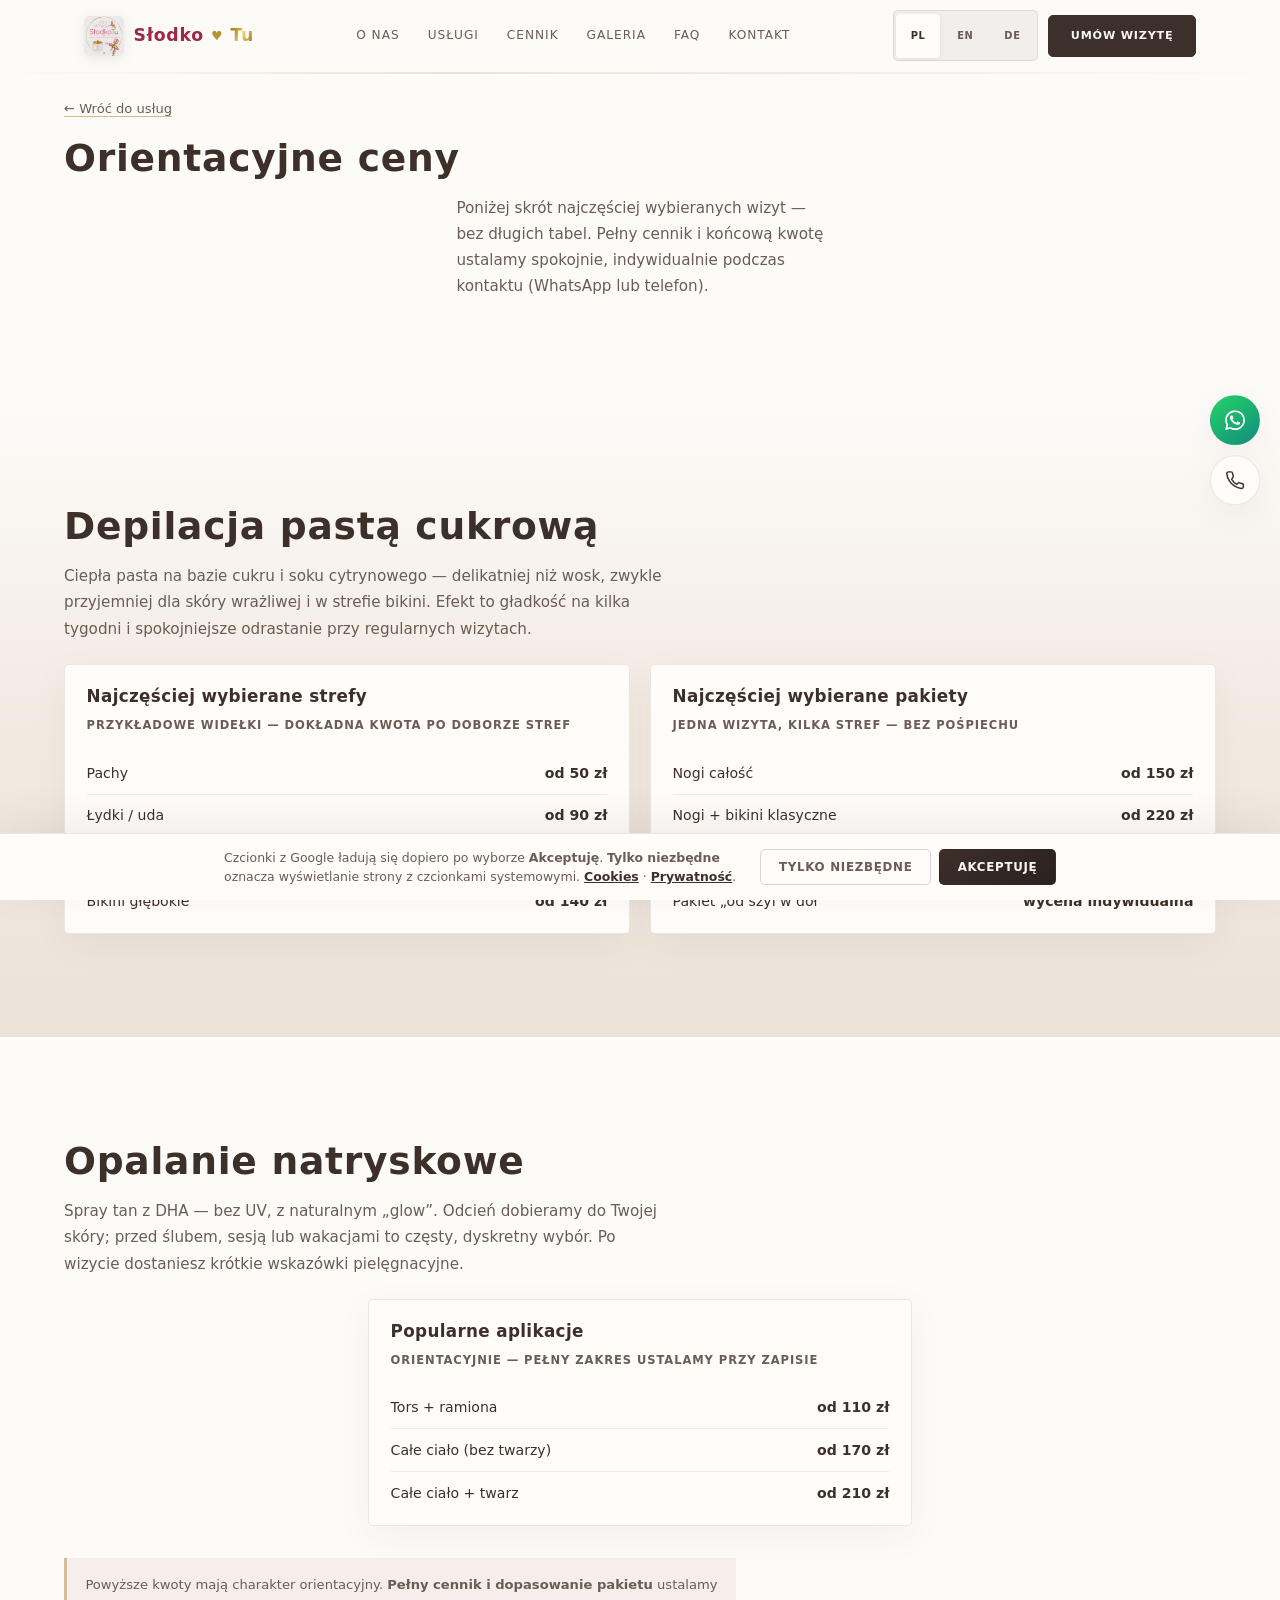
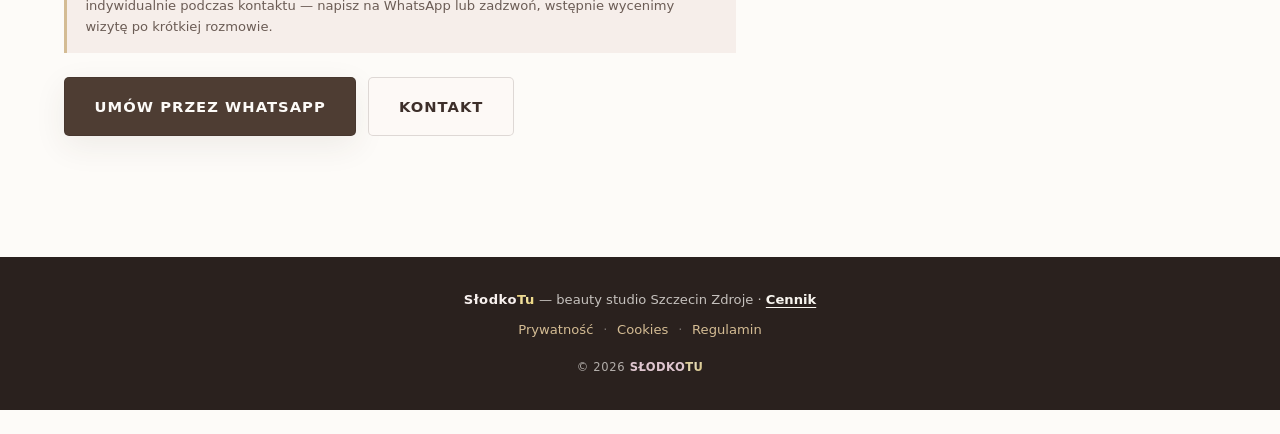
==== commit f9ee3417: "Polish UX: FAQ grid, gallery moodboard, favicon, real phone, site config - Fix FAQ layout: single-co" ====
--- a/cennik.html
+++ b/cennik.html
@@ -6,6 +6,8 @@
   <title>Orientacyjne ceny — SłodkoTu | depilacja cukrowa i spray tan Szczecin Zdroje</title>
   <meta name="description" content="Krótki przegląd najczęstszych usług SłodkoTu na Zdrojach: depilacja cukrowa, pakiety, spray tan. Pełny cennik ustalamy indywidualnie przy kontakcie." />
   <meta name="theme-color" content="#f9f6f2" />
+  <link rel="icon" href="Logo%20S%C5%82odko%20Tu.jpg" type="image/jpeg" />
+  <link rel="apple-touch-icon" href="Logo%20S%C5%82odko%20Tu.jpg" />
   <link rel="stylesheet" href="css/styles.css" />
 </head>
 <body data-i18n-page="cennik">
@@ -13,8 +15,8 @@
 
   <header class="site-header" id="top">
     <div class="site-header__inner">
-      <a class="brand" href="index.html" data-i18n-aria="brand_home_aria" aria-label="SłodkoTu — strona główna">
-        <img class="brand__logo" src="Logo Słodko Tu.jpg" width="96" height="96" alt="SłodkoTu — logo" decoding="async" />
+      <a class="brand" href="index.html">
+        <img class="brand__logo" src="Logo Słodko Tu.jpg" width="96" height="96" alt="" decoding="async" />
         <span class="brand__text brand-mark brand-mark--nowrap"><span class="brand-mark__slodko">Słodko</span> <span class="brand__heart" aria-hidden="true">♥</span> <span class="brand-mark__tu">Tu</span></span>
       </a>
       <nav class="nav" data-i18n-aria="nav_aria" aria-label="Nawigacja główna">
@@ -33,19 +35,19 @@
           <button type="button" class="lang-switch__btn" data-lang="en" lang="en" aria-pressed="false">EN</button>
           <button type="button" class="lang-switch__btn" data-lang="de" lang="de" aria-pressed="false">DE</button>
         </div>
-        <a class="btn btn--nav" data-i18n="nav_book" data-i18n-wa="wa_booking" href="https://wa.me/48910000001?text=Dzie%C5%84%20dobry%2C%20chcia%C5%82abym%20um%C3%B3wi%C4%87%20wizyt%C4%99.">Umów wizytę</a>
+        <a class="btn btn--nav" data-i18n="nav_book" data-i18n-wa="wa_booking" href="https://wa.me/48796579332?text=Dzie%C5%84%20dobry%2C%20chcia%C5%82abym%20um%C3%B3wi%C4%87%20wizyt%C4%99.">Umów wizytę</a>
       </div>
     </div>
   </header>
 
   <aside class="contact-rail" data-i18n-aria="aria_quick_contact" aria-label="Szybki kontakt">
-    <a class="contact-rail__btn contact-rail__btn--wa" href="https://wa.me/48910000001" rel="noopener noreferrer" data-i18n-aria="aria_wa" aria-label="WhatsApp">
+    <a class="contact-rail__btn contact-rail__btn--wa" href="https://wa.me/48796579332" rel="noopener noreferrer" data-i18n-aria="aria_wa" aria-label="WhatsApp">
       <svg width="20" height="20" viewBox="0 0 24 24" fill="currentColor" aria-hidden="true"><path d="M17.472 14.382c-.297-.149-1.758-.867-2.03-.967-.273-.099-.471-.148-.67.15-.197.297-.767.966-.94 1.164-.173.199-.347.223-.644.075-.297-.15-1.255-.463-2.39-1.475-.883-.788-1.48-1.761-1.653-2.059-.173-.297-.018-.458.13-.606.134-.133.298-.347.446-.52.149-.174.198-.298.298-.497.099-.198.05-.371-.025-.52-.075-.149-.669-1.612-.916-2.207-.242-.579-.487-.5-.669-.51-.173-.008-.371-.01-.57-.01-.198 0-.52.074-.792.372-.272.297-1.04 1.016-1.04 2.479 0 1.462 1.065 2.875 1.213 3.074.149.198 2.096 3.2 5.077 4.487.709.306 1.262.489 1.694.625.712.227 1.36.195 1.871.118.571-.085 1.758-.719 2.006-1.413.248-.694.248-1.289.173-1.413-.074-.124-.272-.198-.57-.347m-5.421 7.403h-.004a9.87 9.87 0 01-5.031-1.378l-.361-.214-3.741.982.998-3.648-.235-.374a9.86 9.86 0 01-1.51-5.26c.001-5.45 4.436-9.884 9.888-9.884 2.64 0 5.122 1.03 6.988 2.898a9.825 9.825 0 012.893 6.994c-.003 5.45-4.435 9.884-9.885 9.884m8.413-18.297A11.815 11.815 0 0012.05 0C5.495 0 .16 5.335.157 11.892c0 2.096.547 4.142 1.588 5.945L.057 24l6.305-1.654a11.882 11.882 0 005.683 1.448h.005c6.554 0 11.89-5.335 11.893-11.893a11.821 11.821 0 00-3.48-8.413z"/></svg>
     </a>
-    <a class="contact-rail__btn contact-rail__btn--phone" href="tel:+48910000001" data-i18n-aria="aria_phone" aria-label="Zadzwoń">
+    <a class="contact-rail__btn contact-rail__btn--phone" href="tel:+48796579332" data-i18n-aria="aria_phone" aria-label="Zadzwoń">
       <svg width="20" height="20" viewBox="0 0 24 24" fill="none" stroke="currentColor" stroke-width="1.75" aria-hidden="true"><path d="M22 16.92v3a2 2 0 0 1-2.18 2 19.79 19.79 0 0 1-8.63-3.07 19.5 19.5 0 0 1-6-6 19.79 19.79 0 0 1-3.07-8.67A2 2 0 0 1 4.11 2h3a2 2 0 0 1 2 1.72 12.84 12.84 0 0 0 .7 2.81 2 2 0 0 1-.45 2.11L8.09 10.91a16 16 0 0 0 6 6l1.27-1.27a2 2 0 0 1 2.11-.45 12.84 12.84 0 0 0 2.81.7A2 2 0 0 1 22 16.92z"/></svg>
     </a>
-    <a class="contact-rail__btn contact-rail__btn--ig" href="https://instagram.com/" rel="noopener noreferrer" data-i18n-aria="aria_ig" aria-label="Instagram">
+    <a class="contact-rail__btn contact-rail__btn--ig js-instagram-link" href="https://instagram.com/" rel="noopener noreferrer" data-i18n-aria="aria_ig" aria-label="Instagram">
       <svg width="20" height="20" viewBox="0 0 24 24" fill="none" stroke="currentColor" stroke-width="1.75" aria-hidden="true"><rect x="2" y="2" width="20" height="20" rx="5"/><path d="M16 11.37A4 4 0 1 1 12.63 8 4 4 0 0 1 16 11.37z"/><line x1="17.5" y1="6.5" x2="17.51" y2="6.5"/></svg>
     </a>
   </aside>
@@ -112,7 +114,7 @@
 
         <p class="cennik-note" data-i18n-html="cennik_note_html">Powyższe kwoty mają charakter orientacyjny. <strong>Pełny cennik i dopasowanie pakietu</strong> ustalamy indywidualnie podczas kontaktu — napisz na WhatsApp lub zadzwoń, wstępnie wycenimy wizytę po krótkiej rozmowie.</p>
         <p class="cennik-actions">
-          <a class="btn btn--solid" data-i18n="hero_cta_wa" data-i18n-wa="wa_cennik" href="https://wa.me/48910000001?text=Dzie%C5%84%20dobry%2C%20pytam%20o%20cennik%20i%20termin.">Umów przez WhatsApp</a>
+          <a class="btn btn--solid" data-i18n="hero_cta_wa" data-i18n-wa="wa_cennik" href="https://wa.me/48796579332?text=Dzie%C5%84%20dobry%2C%20pytam%20o%20cennik%20i%20termin.">Umów przez WhatsApp</a>
           <a class="btn btn--outline" href="index.html#kontakt" data-i18n="nav_contact">Kontakt</a>
         </p>
       </div>
@@ -147,11 +149,15 @@
   </div>
 
   <div class="float-dock" role="navigation" data-i18n-aria="aria_float_contact" aria-label="Szybki kontakt">
-    <a class="float-dock__btn float-dock__btn--wa" href="https://wa.me/48910000001" data-i18n-aria="aria_wa" aria-label="WhatsApp"><svg width="22" height="22" viewBox="0 0 24 24" fill="currentColor"><path d="M17.472 14.382c-.297-.149-1.758-.867-2.03-.967-.273-.099-.471-.148-.67.15-.197.297-.767.966-.94 1.164-.173.199-.347.223-.644.075-.297-.15-1.255-.463-2.39-1.475-.883-.788-1.48-1.761-1.653-2.059-.173-.297-.018-.458.13-.606.134-.133.298-.347.446-.52.149-.174.198-.298.298-.497.099-.198.05-.371-.025-.52-.075-.149-.669-1.612-.916-2.207-.242-.579-.487-.5-.669-.51-.173-.008-.371-.01-.57-.01-.198 0-.52.074-.792.372-.272.297-1.04 1.016-1.04 2.479 0 1.462 1.065 2.875 1.213 3.074.149.198 2.096 3.2 5.077 4.487.709.306 1.262.489 1.694.625.712.227 1.36.195 1.871.118.571-.085 1.758-.719 2.006-1.413.248-.694.248-1.289.173-1.413-.074-.124-.272-.198-.57-.347m-5.421 7.403h-.004a9.87 9.87 0 01-5.031-1.378l-.361-.214-3.741.982.998-3.648-.235-.374a9.86 9.86 0 01-1.51-5.26c.001-5.45 4.436-9.884 9.888-9.884 2.64 0 5.122 1.03 6.988 2.898a9.825 9.825 0 012.893 6.994c-.003 5.45-4.435 9.884-9.885 9.884m8.413-18.297A11.815 11.815 0 0012.05 0C5.495 0 .16 5.335.157 11.892c0 2.096.547 4.142 1.588 5.945L.057 24l6.305-1.654a11.882 11.882 0 005.683 1.448h.005c6.554 0 11.89-5.335 11.893-11.893a11.821 11.821 0 00-3.48-8.413z"/></svg></a>
-    <a class="float-dock__btn float-dock__btn--phone" href="tel:+48910000001" data-i18n-aria="aria_phone" aria-label="Telefon"><svg width="22" height="22" viewBox="0 0 24 24" fill="none" stroke="currentColor" stroke-width="1.75"><path d="M22 16.92v3a2 2 0 0 1-2.18 2 19.79 19.79 0 0 1-8.63-3.07 19.5 19.5 0 0 1-6-6 19.79 19.79 0 0 1-3.07-8.67A2 2 0 0 1 4.11 2h3a2 2 0 0 1 2 1.72 12.84 12.84 0 0 0 .7 2.81 2 2 0 0 1-.45 2.11L8.09 10.91a16 16 0 0 0 6 6l1.27-1.27a2 2 0 0 1 2.11-.45 12.84 12.84 0 0 0 2.81.7A2 2 0 0 1 22 16.92z"/></svg></a>
-    <a class="float-dock__btn float-dock__btn--ig" href="https://instagram.com/" data-i18n-aria="aria_ig" aria-label="Instagram"><svg width="22" height="22" viewBox="0 0 24 24" fill="none" stroke="currentColor" stroke-width="1.75"><rect x="2" y="2" width="20" height="20" rx="5"/><path d="M16 11.37A4 4 0 1 1 12.63 8 4 4 0 0 1 16 11.37z"/><line x1="17.5" y1="6.5" x2="17.51" y2="6.5"/></svg></a>
+    <a class="float-dock__wa float-dock__wa--primary" href="https://wa.me/48796579332" rel="noopener noreferrer" data-i18n-aria="aria_wa_primary" aria-label="Umów wizytę — WhatsApp">
+      <svg width="20" height="20" viewBox="0 0 24 24" fill="currentColor" aria-hidden="true"><path d="M17.472 14.382c-.297-.149-1.758-.867-2.03-.967-.273-.099-.471-.148-.67.15-.197.297-.767.966-.94 1.164-.173.199-.347.223-.644.075-.297-.15-1.255-.463-2.39-1.475-.883-.788-1.48-1.761-1.653-2.059-.173-.297-.018-.458.13-.606.134-.133.298-.347.446-.52.149-.174.198-.298.298-.497.099-.198.05-.371-.025-.52-.075-.149-.669-1.612-.916-2.207-.242-.579-.487-.5-.669-.51-.173-.008-.371-.01-.57-.01-.198 0-.52.074-.792.372-.272.297-1.04 1.016-1.04 2.479 0 1.462 1.065 2.875 1.213 3.074.149.198 2.096 3.2 5.077 4.487.709.306 1.262.489 1.694.625.712.227 1.36.195 1.871.118.571-.085 1.758-.719 2.006-1.413.248-.694.248-1.289.173-1.413-.074-.124-.272-.198-.57-.347m-5.421 7.403h-.004a9.87 9.87 0 01-5.031-1.378l-.361-.214-3.741.982.998-3.648-.235-.374a9.86 9.86 0 01-1.51-5.26c.001-5.45 4.436-9.884 9.888-9.884 2.64 0 5.122 1.03 6.988 2.898a9.825 9.825 0 012.893 6.994c-.003 5.45-4.435 9.884-9.885 9.884m8.413-18.297A11.815 11.815 0 0012.05 0C5.495 0 .16 5.335.157 11.892c0 2.096.547 4.142 1.588 5.945L.057 24l6.305-1.654a11.882 11.882 0 005.683 1.448h.005c6.554 0 11.89-5.335 11.893-11.893a11.821 11.821 0 00-3.48-8.413z"/></svg>
+      <span data-i18n="float_dock_wa">Umów wizytę — WhatsApp</span>
+    </a>
+    <a class="float-dock__btn float-dock__btn--phone" href="tel:+48796579332" data-i18n-aria="aria_phone" aria-label="Telefon"><svg width="22" height="22" viewBox="0 0 24 24" fill="none" stroke="currentColor" stroke-width="1.75"><path d="M22 16.92v3a2 2 0 0 1-2.18 2 19.79 19.79 0 0 1-8.63-3.07 19.5 19.5 0 0 1-6-6 19.79 19.79 0 0 1-3.07-8.67A2 2 0 0 1 4.11 2h3a2 2 0 0 1 2 1.72 12.84 12.84 0 0 0 .7 2.81 2 2 0 0 1-.45 2.11L8.09 10.91a16 16 0 0 0 6 6l1.27-1.27a2 2 0 0 1 2.11-.45 12.84 12.84 0 0 0 2.81.7A2 2 0 0 1 22 16.92z"/></svg></a>
+    <a class="float-dock__btn float-dock__btn--ig js-instagram-link" href="https://instagram.com/" data-i18n-aria="aria_ig" aria-label="Instagram"><svg width="22" height="22" viewBox="0 0 24 24" fill="none" stroke="currentColor" stroke-width="1.75"><rect x="2" y="2" width="20" height="20" rx="5"/><path d="M16 11.37A4 4 0 1 1 12.63 8 4 4 0 0 1 16 11.37z"/><line x1="17.5" y1="6.5" x2="17.51" y2="6.5"/></svg></a>
   </div>
 
+  <script src="js/site-config.js" defer></script>
   <script src="js/cookie-consent.js" defer></script>
   <script src="js/legal-i18n.js" defer></script>
   <script src="js/i18n.js" defer></script>
--- a/css/styles.css
+++ b/css/styles.css
@@ -13,6 +13,8 @@
   --gold-soft: #d4bc94;
   /* Kolory słów jak w logo „SłodkoTu” (sans, róż + złoto) */
   --brand-pink: #df5a8a;
+  /* Ciemniejszy odcień na jasnym tle nagłówka (kontrast WCAG AA dla tekstu) */
+  --brand-pink-header: #9c2748;
   --brand-pink-deep: #c94e7c;
   --brand-tu-gold: #b6913c;
   --brand-tu-shine: linear-gradient(
@@ -35,7 +37,8 @@
   );
   --font-display: "Cormorant Garamond", Georgia, "Times New Roman", serif;
   --font-body: "Manrope", system-ui, -apple-system, "Segoe UI", sans-serif;
-  --radius: 16px;
+  /* Editorial premium: jeden promień, ostre kąty (karty, CTA, bloki) */
+  --radius: 5px;
   --shadow-soft: 0 16px 48px rgba(61, 47, 42, 0.06);
   --shadow-card: 0 10px 36px rgba(61, 47, 42, 0.05);
   --ease: cubic-bezier(0.22, 1, 0.36, 1);
@@ -148,6 +151,10 @@
   color: var(--brand-pink);
 }
 
+.site-header .brand-mark__slodko {
+  color: var(--brand-pink-header);
+}
+
 .brand-mark__tu {
   color: var(--brand-tu-gold);
   background: var(--brand-tu-shine);
@@ -165,25 +172,42 @@
 }
 
 .site-footer .brand-mark__slodko {
-  color: color-mix(in srgb, var(--brand-pink) 92%, white 8%);
+  color: color-mix(in srgb, var(--blush-soft) 55%, white 45%);
 }
 
 .site-footer .brand-mark__tu {
   background: linear-gradient(
     118deg,
-    #c9a54a 0%,
-    #e8d48a 45%,
-    #d4b84a 100%
+    #e0c46a 0%,
+    #f5e6a8 45%,
+    #e8d070 100%
   );
   -webkit-background-clip: text;
   background-clip: text;
   -webkit-text-fill-color: transparent;
 }
 
+.site-footer__legal .brand-mark__slodko {
+  color: #f8dde8;
+}
+
+.site-footer__legal .brand-mark__tu {
+  background: linear-gradient(118deg, #f0dc9a 0%, #fff6d0 50%, #e8cf7a 100%);
+  -webkit-background-clip: text;
+  background-clip: text;
+  -webkit-text-fill-color: transparent;
+}
+
 @supports not (background-clip: text) {
   .site-footer .brand-mark__tu {
     background: none;
     color: var(--gold-soft);
+    -webkit-text-fill-color: unset;
+  }
+
+  .site-footer__legal .brand-mark__tu {
+    background: none;
+    color: #f5e6b8;
     -webkit-text-fill-color: unset;
   }
 }
@@ -231,6 +255,7 @@
   width: 2.5rem;
   height: 2.5rem;
   object-fit: cover;
+  border-radius: var(--radius);
   box-shadow: 0 2px 12px rgba(61, 47, 42, 0.1);
 }
 
@@ -285,7 +310,7 @@
   text-decoration: none;
   color: var(--cream);
   background: var(--chocolate);
-  border-radius: 999px;
+  border-radius: var(--radius);
   border: 1px solid var(--chocolate);
   transition: background 0.3s var(--ease), color 0.3s var(--ease);
 }
@@ -311,7 +336,7 @@
   align-items: center;
   gap: 0.2rem;
   padding: 0.15rem;
-  border-radius: 999px;
+  border-radius: var(--radius);
   background: color-mix(in srgb, var(--chocolate) 6%, transparent);
   border: 1px solid color-mix(in srgb, var(--chocolate) 10%, transparent);
 }
@@ -322,9 +347,11 @@
   font-weight: 600;
   letter-spacing: 0.06em;
   text-transform: uppercase;
-  padding: 0.35rem 0.55rem;
+  min-width: 2.75rem;
+  min-height: 2.75rem;
+  padding: 0.4rem 0.65rem;
   border: none;
-  border-radius: 999px;
+  border-radius: calc(var(--radius) - 1px);
   background: transparent;
   color: var(--chocolate-muted);
   cursor: pointer;
@@ -439,47 +466,113 @@
   }
 }
 
-/* ——— Hero ——— */
-.hero {
+/* ——— Hero: zdjęcie full-bleed, panel tekstu „pół na zdjęciu / pół poniżej” ——— */
+.hero.hero--straddle {
   position: relative;
-  min-height: min(88vh, 46rem);
-  display: flex;
-  align-items: center;
-  padding: calc(var(--header-h) + 2.75rem) max(1.25rem, 5vw) clamp(3.5rem, 9vw, 5.25rem);
-}
-
-.hero__bg {
+  padding: 0;
+  padding-bottom: clamp(2rem, 5vw, 3.25rem);
+  min-height: 0;
+}
+
+.hero__media {
+  position: relative;
+  width: 100%;
+  min-height: min(50vh, 19rem);
+  overflow: hidden;
+}
+
+@media (min-width: 640px) {
+  .hero__media {
+    min-height: min(72vh, 40rem);
+  }
+}
+
+@media (min-width: 960px) {
+  .hero__media {
+    min-height: min(78vh, 50rem);
+  }
+}
+
+.hero__visual {
   position: absolute;
   inset: 0;
-  background: url("../assets/moodboard/zweryfikowane/hero_landing.png") center 20% / cover no-repeat;
-}
-
-.hero__scrim {
-  position: absolute;
-  inset: 0;
+  background: url("../assets/moodboard/zweryfikowane/hero_landing.png") center 30% / cover no-repeat;
+  box-shadow: inset 0 -1px 0 color-mix(in srgb, var(--chocolate) 5%, transparent);
+}
+
+/* Panel wchodzi w kadr zdjęcia (górna część „szkło”) i schodzi na krem (dolna połowa) */
+.hero__bridge {
+  position: relative;
+  z-index: 2;
+  margin-top: clamp(-7.5rem, -14vh, -4.25rem);
+}
+
+@media (min-width: 640px) {
+  .hero__bridge {
+    margin-top: clamp(-10rem, -18vh, -6rem);
+  }
+}
+
+@media (min-width: 960px) {
+  .hero__bridge {
+    margin-top: clamp(-11.5rem, -20vh, -7rem);
+  }
+}
+
+.hero__bridge-inner {
+  max-width: 92rem;
+  margin: 0 auto;
+  padding: 0 max(1.25rem, 4vw);
+  display: flex;
+  justify-content: flex-start;
+  pointer-events: none;
+}
+
+.hero__copy-col {
+  pointer-events: auto;
+  display: flex;
+  flex-direction: column;
+  justify-content: flex-start;
+  max-width: min(100%, 40rem);
+  padding: clamp(1.35rem, 3.6vw, 2.2rem) clamp(1.35rem, 3.4vw, 2rem);
+  border-radius: var(--radius);
+  border: 1px solid color-mix(in srgb, var(--chocolate) 9%, transparent);
+  box-shadow:
+    0 32px 64px -28px color-mix(in srgb, var(--chocolate) 30%, transparent),
+    0 12px 28px -14px color-mix(in srgb, var(--chocolate) 16%, transparent);
   background: linear-gradient(
-    105deg,
-    color-mix(in srgb, var(--cream) 94%, transparent) 0%,
-    color-mix(in srgb, var(--cream) 72%, transparent) 38%,
-    color-mix(in srgb, var(--cream) 25%, transparent) 72%,
-    transparent 100%
+    180deg,
+    color-mix(in srgb, var(--cream) 38%, transparent) 0%,
+    color-mix(in srgb, var(--cream) 68%, transparent) 42%,
+    var(--cream) 50%,
+    var(--cream) 100%
   );
-}
-
-.hero__layout {
-  position: relative;
-  z-index: 1;
-  max-width: 72rem;
-  margin: 0 auto;
-  width: 100%;
-}
-
-.hero__copy {
-  max-width: 30rem;
-}
-
-.hero__kicker {
-  margin: 0 0 0.85rem;
+  backdrop-filter: blur(14px);
+  -webkit-backdrop-filter: blur(14px);
+}
+
+@supports not (backdrop-filter: blur(1px)) {
+  .hero__copy-col {
+    background: linear-gradient(
+      180deg,
+      color-mix(in srgb, var(--cream) 82%, transparent) 0%,
+      var(--cream) 48%,
+      var(--cream) 100%
+    );
+  }
+}
+
+.hero--straddle .hero__editorial {
+  display: flex;
+  flex-direction: column;
+  align-items: flex-start;
+  gap: clamp(0.65rem, 1.5vw, 1rem);
+  max-width: 36rem;
+}
+
+.hero--straddle .hero__kicker {
+  text-align: left;
+  margin: 0;
   font-size: 0.68rem;
   font-weight: 600;
   letter-spacing: 0.2em;
@@ -487,52 +580,406 @@
   color: color-mix(in srgb, var(--chocolate-muted) 88%, var(--gold) 12%);
 }
 
-.hero__title {
+.hero--straddle .hero__main {
+  margin: 0;
+  text-align: left;
+  max-width: 38rem;
+  width: 100%;
+}
+
+.hero--straddle .hero__title {
+  margin: 0 0 0.85rem;
+  font-family: var(--font-display);
+  font-size: clamp(2.1rem, 1rem + 3.5vw, 3.75rem);
+  font-weight: 500;
+  line-height: 1.08;
+  letter-spacing: 0.02em;
+  color: var(--chocolate);
+  text-wrap: balance;
+}
+
+.hero--straddle .hero__lead {
   margin: 0 0 1.25rem;
-  font-family: var(--font-display);
-  font-size: clamp(2.25rem, 1.1rem + 3.8vw, 4.5rem);
-  font-weight: 500;
-  line-height: 1.06;
-  letter-spacing: 0.02em;
-  color: var(--chocolate);
-}
-
-.hero__script {
-  font-family: var(--font-display);
-  font-style: italic;
-  font-size: clamp(1.65rem, 1rem + 2.8vw, 2.35rem);
-  font-weight: 400;
-  display: block;
-  margin: 0.35rem 0 1rem;
-  line-height: 1.12;
-  letter-spacing: 0.03em;
-  color: color-mix(in srgb, var(--chocolate) 78%, var(--rose) 22%);
-}
-
-.hero__lead {
-  margin: 0 0 1.5rem;
-  font-size: clamp(0.95rem, 0.9rem + 0.2vw, 1.05rem);
-  color: var(--chocolate-muted);
-  max-width: 36ch;
-  line-height: 1.75;
-}
-
-.hero__ctas {
+  font-size: clamp(0.95rem, 0.9rem + 0.2vw, 1.06rem);
+  color: var(--chocolate-muted);
+  max-width: 42ch;
+  line-height: 1.72;
+}
+
+.hero--straddle .hero__ctas {
   display: flex;
   flex-wrap: wrap;
+  gap: 0.65rem;
+  justify-content: flex-start;
+}
+
+.hero__trust {
+  margin-top: 1.15rem;
+  padding-top: 1rem;
+  width: 100%;
+  border-top: 1px solid color-mix(in srgb, var(--chocolate) 6%, transparent);
+}
+
+.hero__trust-list {
+  list-style: none;
+  margin: 0;
+  padding: 0;
+  display: grid;
+  gap: 0.42rem 1.25rem;
+  grid-template-columns: 1fr;
+}
+
+@media (min-width: 480px) {
+  .hero__trust-list {
+    grid-template-columns: repeat(2, minmax(0, 1fr));
+    column-gap: 1.35rem;
+    row-gap: 0.38rem;
+  }
+}
+
+.hero__trust-list li {
+  position: relative;
+  margin: 0;
+  padding: 0 0 0 0.95rem;
+  font-family: var(--font-body);
+  font-size: 0.78rem;
+  font-weight: 500;
+  line-height: 1.5;
+  letter-spacing: 0.02em;
+  color: color-mix(in srgb, var(--chocolate-muted) 94%, var(--chocolate) 6%);
+}
+
+.hero__trust-list li::before {
+  content: "";
+  position: absolute;
+  left: 0;
+  top: 0.62em;
+  width: 5px;
+  height: 1px;
+  background: color-mix(in srgb, var(--gold) 55%, var(--chocolate-muted) 45%);
+  border-radius: 1px;
+}
+
+.visually-hidden {
+  position: absolute;
+  width: 1px;
+  height: 1px;
+  padding: 0;
+  margin: -1px;
+  overflow: hidden;
+  clip: rect(0, 0, 0, 0);
+  white-space: nowrap;
+  border: 0;
+}
+
+.section__inner--narrow {
+  max-width: 40rem;
+}
+
+.section__title--soft {
+  font-size: clamp(1.15rem, 2.5vw, 1.35rem);
+  font-weight: 600;
+  font-family: var(--font-body);
+  letter-spacing: 0.12em;
+  text-transform: uppercase;
+  color: color-mix(in srgb, var(--chocolate-muted) 92%, var(--gold) 8%);
+}
+
+.trust-badge-grid {
+  list-style: none;
+  margin: 0 auto;
+  padding: 0;
+  display: grid;
+  gap: 0.85rem;
+  max-width: 56rem;
+}
+
+@media (min-width: 640px) {
+  .trust-badge-grid {
+    grid-template-columns: repeat(2, minmax(0, 1fr));
+    gap: 1rem 1.25rem;
+  }
+}
+
+@media (min-width: 960px) {
+  .trust-badge-grid {
+    grid-template-columns: repeat(4, minmax(0, 1fr));
+  }
+}
+
+.trust-badge {
+  margin: 0;
+  padding: 1.1rem 1.15rem;
+  font-size: 0.82rem;
+  font-weight: 600;
+  line-height: 1.45;
+  letter-spacing: 0.04em;
+  color: var(--chocolate);
+  background: var(--card);
+  border: 1px solid color-mix(in srgb, var(--chocolate) 8%, transparent);
+  border-radius: var(--radius);
+  box-shadow: 0 12px 36px rgba(61, 47, 42, 0.04);
+}
+
+.section--cta-band {
+  background: linear-gradient(180deg, var(--champagne) 0%, var(--cream-dark) 100%);
+  padding-top: clamp(2.25rem, 5vw, 3.25rem);
+  padding-bottom: clamp(2.25rem, 5vw, 3.25rem);
+}
+
+.section--cta-band--final {
+  background: linear-gradient(180deg, var(--cream-dark) 0%, var(--champagne) 100%);
+}
+
+.cta-band__text,
+.cta-band__lead {
+  margin: 0 auto 1rem;
+  text-align: center;
+  max-width: 36ch;
+  color: var(--chocolate-muted);
+  line-height: 1.65;
+  font-size: 0.95rem;
+}
+
+.cta-band__lead {
+  font-family: var(--font-display);
+  font-size: clamp(1.2rem, 2vw, 1.45rem);
+  color: var(--chocolate);
+  margin-bottom: 0.35rem;
+}
+
+.section--cta-band .btn {
+  display: flex;
+  margin: 0.5rem auto 0;
+  width: fit-content;
+  max-width: 100%;
+}
+
+.section--process {
+  background: var(--cream);
+}
+
+.process-steps {
+  list-style: none;
+  margin: 0 auto;
+  padding: 0;
+  display: grid;
+  gap: 1.25rem;
+  max-width: 52rem;
+}
+
+@media (min-width: 720px) {
+  .process-steps {
+    grid-template-columns: repeat(3, minmax(0, 1fr));
+    gap: 1.5rem;
+  }
+}
+
+.process-step {
+  margin: 0;
+  padding: 1.25rem 1.1rem;
+  background: var(--card);
+  border-radius: var(--radius);
+  border: 1px solid color-mix(in srgb, var(--chocolate) 7%, transparent);
+  position: relative;
+}
+
+.process-step__n {
+  display: inline-flex;
+  width: 1.75rem;
+  height: 1.75rem;
+  align-items: center;
+  justify-content: center;
+  font-size: 0.75rem;
+  font-weight: 700;
+  color: var(--ivory);
+  background: color-mix(in srgb, var(--chocolate) 78%, var(--gold));
+  border-radius: var(--radius);
+  margin-bottom: 0.65rem;
+}
+
+.process-step__title {
+  margin: 0 0 0.4rem;
+  font-size: 0.95rem;
+  font-weight: 600;
+  color: var(--chocolate);
+}
+
+.process-step__text {
+  margin: 0;
+  font-size: 0.86rem;
+  line-height: 1.55;
+  color: var(--chocolate-muted);
+}
+
+.process-cta-wrap {
+  margin: 1.75rem auto 0;
+  text-align: center;
+}
+
+.section--why {
+  background: linear-gradient(180deg, var(--ivory) 0%, var(--champagne) 100%);
+}
+
+.why-grid {
+  display: grid;
+  gap: 1.15rem;
+  max-width: 56rem;
+  margin: 0 auto;
+}
+
+@media (min-width: 720px) {
+  .why-grid {
+    grid-template-columns: repeat(2, minmax(0, 1fr));
+    gap: 1.5rem;
+  }
+}
+
+.why-card {
+  margin: 0;
+  padding: 1.35rem 1.25rem;
+  background: var(--card);
+  border-radius: var(--radius);
+  border: 1px solid color-mix(in srgb, var(--chocolate) 7%, transparent);
+}
+
+.why-card__title {
+  margin: 0 0 0.5rem;
+  font-family: var(--font-display);
+  font-size: 1.25rem;
+  color: var(--chocolate);
+}
+
+.why-card__text {
+  margin: 0;
+  font-size: 0.92rem;
+  line-height: 1.65;
+  color: var(--chocolate-muted);
+}
+
+.review-card__tag {
+  margin: 0 0 0.35rem;
+  font-size: 0.65rem;
+  font-weight: 700;
+  letter-spacing: 0.14em;
+  text-transform: uppercase;
+  color: color-mix(in srgb, var(--chocolate-muted) 85%, var(--gold) 15%);
+}
+
+.reviews-cta {
+  margin: 1.75rem auto 0;
+  text-align: center;
+}
+
+.gallery-moodboard {
+  display: grid;
   gap: 0.75rem;
-}
-
-.hero__trust {
-  margin: 1.15rem 0 0;
-  padding: 0;
-  font-size: 0.72rem;
-  font-weight: 500;
-  letter-spacing: 0.06em;
+  max-width: 72rem;
+  margin: 0 auto;
+}
+
+@media (min-width: 900px) {
+  .gallery-moodboard {
+    grid-template-columns: 1.15fr 1fr;
+    gap: 0.85rem;
+    align-items: start;
+  }
+}
+
+.gallery-moodboard__hero {
+  margin: 0;
+  overflow: hidden;
+  border-radius: var(--radius);
+  background: var(--champagne);
+  box-shadow: 0 24px 60px rgba(61, 47, 42, 0.07);
+  aspect-ratio: 4 / 3;
+  min-width: 0;
+}
+
+@media (min-width: 900px) {
+  /* Wysokość = szer. prawej kolumny (2×2 kwadraty); proporcja jak 1.15fr : 1fr */
+  .gallery-moodboard__hero {
+    aspect-ratio: 23 / 20;
+  }
+}
+
+.gallery-moodboard__hero img {
+  width: 100%;
+  height: 100%;
+  display: block;
+  object-fit: cover;
+  object-position: center;
+}
+
+.gallery-moodboard__grid {
+  display: grid;
+  grid-template-columns: repeat(2, minmax(0, 1fr));
+  gap: 0.65rem;
+  min-width: 0;
+}
+
+.gallery-moodboard__cell {
+  margin: 0;
+  overflow: hidden;
+  border-radius: var(--radius);
+  aspect-ratio: 1;
+  background: var(--cream-dark);
+  min-width: 0;
+}
+
+.gallery-moodboard__cell img {
+  width: 100%;
+  height: 100%;
+  display: block;
+  object-fit: cover;
+}
+
+.section--local {
+  background: var(--ivory);
+  border-top: 1px solid color-mix(in srgb, var(--chocolate) 5%, transparent);
+  border-bottom: 1px solid color-mix(in srgb, var(--chocolate) 5%, transparent);
+}
+
+.local__text {
+  margin: 0 0 1rem;
+  color: var(--chocolate-muted);
+  line-height: 1.72;
+  font-size: 0.95rem;
+}
+
+.local__cta {
+  margin: 0;
+}
+
+.text-link-cta {
+  font-size: 0.82rem;
+  font-weight: 700;
+  letter-spacing: 0.12em;
   text-transform: uppercase;
-  color: color-mix(in srgb, var(--chocolate-muted) 92%, transparent);
-  max-width: 34ch;
-  line-height: 1.5;
+  text-decoration: none;
+  color: var(--chocolate);
+  border-bottom: 1px solid var(--gold);
+  padding-bottom: 0.12em;
+}
+
+.text-link-cta:hover {
+  color: color-mix(in srgb, var(--chocolate) 70%, var(--gold));
+}
+
+.faq-grid--single {
+  max-width: 40rem;
+  margin: 0 auto;
+}
+
+.faq-cta {
+  margin: 2rem auto 0;
+  text-align: center;
+}
+
+@media (max-width: 1023px) {
+  body {
+    padding-bottom: max(5.5rem, calc(4.5rem + env(safe-area-inset-bottom, 0px)));
+  }
 }
 
 .btn--solid {
@@ -655,11 +1102,14 @@
   position: fixed;
   z-index: 200;
   left: 50%;
-  bottom: var(--dock-gap);
+  bottom: max(var(--dock-gap), env(safe-area-inset-bottom, 0px));
   transform: translateX(-50%);
   display: flex;
-  gap: 0.65rem;
-  padding: 0.45rem 0.65rem;
+  align-items: center;
+  gap: 0.5rem;
+  padding: 0.5rem 0.6rem;
+  max-width: calc(100vw - 1.5rem);
+  border-radius: var(--radius);
   background: color-mix(in srgb, var(--card) 92%, transparent);
   backdrop-filter: blur(12px);
   border: 1px solid color-mix(in srgb, var(--chocolate) 8%, transparent);
@@ -670,6 +1120,32 @@
   .float-dock {
     display: none;
   }
+}
+
+.float-dock__wa--primary {
+  flex: 1;
+  min-width: 0;
+  display: inline-flex;
+  align-items: center;
+  justify-content: center;
+  gap: 0.45rem;
+  padding: 0.62rem 0.85rem;
+  border-radius: var(--radius);
+  text-decoration: none;
+  font-size: 0.65rem;
+  font-weight: 700;
+  letter-spacing: 0.08em;
+  text-transform: uppercase;
+  color: #fff;
+  background: linear-gradient(145deg, #25d366, #128c7e);
+  border: none;
+  box-shadow: 0 8px 24px rgba(18, 140, 126, 0.28);
+}
+
+.float-dock__wa--primary span {
+  white-space: nowrap;
+  overflow: hidden;
+  text-overflow: ellipsis;
 }
 
 .float-dock__btn {
@@ -694,12 +1170,6 @@
   }
 }
 
-.float-dock__btn--wa {
-  background: linear-gradient(145deg, #25d366, #128c7e);
-  color: #fff;
-  border: none;
-}
-
 .float-dock__btn--ig {
   background: var(--blush-soft);
 }
@@ -858,6 +1328,7 @@
 .service-card {
   background: var(--card);
   overflow: hidden;
+  border-radius: var(--radius);
   box-shadow: var(--shadow-card);
   transition: box-shadow 0.35s var(--ease), transform 0.35s var(--ease);
 }
@@ -906,6 +1377,7 @@
   color: var(--chocolate);
   background: color-mix(in srgb, var(--card) 92%, transparent);
   border: 1px solid color-mix(in srgb, var(--chocolate) 8%, transparent);
+  border-radius: var(--radius);
   box-shadow: 0 4px 16px rgba(61, 47, 42, 0.08);
 }
 
@@ -1103,6 +1575,7 @@
   margin: 0;
   min-height: 12rem;
   overflow: hidden;
+  border-radius: var(--radius);
   box-sizing: border-box;
   box-shadow:
     0 24px 56px rgba(61, 47, 42, 0.07),
@@ -1205,6 +1678,7 @@
   margin: 0;
   padding: 1.5rem 1.35rem;
   background: var(--card);
+  border-radius: var(--radius);
   box-shadow: var(--shadow-card);
   border: 1px solid color-mix(in srgb, var(--chocolate) 5%, transparent);
 }
@@ -1362,17 +1836,12 @@
   background: var(--cream);
 }
 
+/* Jedna kolumna: kolejność DOM to pytanie → separator → pytanie → …
+   (dwie kolumny gridu umieszczałyby separator obok pytania zamiast pod nim). */
 .faq-grid {
   display: grid;
-  grid-template-columns: 1fr;
-  gap: 0 2.5rem;
-}
-
-@media (min-width: 768px) {
-  .faq-grid {
-    grid-template-columns: 1fr 1fr;
-    gap: 1.5rem 2.5rem;
-  }
+  grid-template-columns: minmax(0, 1fr);
+  gap: 0;
 }
 
 .faq-column {
@@ -1404,6 +1873,12 @@
   transition:
     color 0.2s var(--ease-out),
     border-color 0.2s var(--ease-out);
+}
+
+.faq__item summary .faq__q {
+  flex: 1 1 auto;
+  min-width: 0;
+  text-align: left;
 }
 
 .faq__item summary:hover {
@@ -1577,6 +2052,7 @@
 
 .contact-map-wrap {
   overflow: hidden;
+  border-radius: var(--radius);
   box-shadow: var(--shadow-card);
   border: 1px solid color-mix(in srgb, var(--chocolate) 8%, transparent);
 }
@@ -1879,7 +2355,7 @@
 .site-footer__legal {
   margin: 1rem 0 0;
   font-size: 0.72rem;
-  opacity: 0.7;
+  opacity: 0.88;
   letter-spacing: 0.06em;
   text-transform: uppercase;
 }
@@ -1891,6 +2367,19 @@
 
 .site-footer__row a:hover {
   color: var(--cream);
+}
+
+/* Pierwszy wiersz (tagline + Cennik): wyraźniejszy link w tekście */
+.site-footer__inner > .site-footer__row:first-of-type a {
+  color: color-mix(in srgb, var(--cream) 96%, var(--gold-soft) 4%);
+  font-weight: 600;
+  text-decoration: underline;
+  text-decoration-thickness: 1px;
+  text-underline-offset: 0.2em;
+}
+
+.site-footer__inner > .site-footer__row:first-of-type a:hover {
+  color: var(--gold-soft);
 }
 
 /* ——— Cennik (podstrona) ——— */
@@ -1955,6 +2444,7 @@
 .price-card {
   background: var(--card);
   border: 1px solid color-mix(in srgb, var(--chocolate) 10%, transparent);
+  border-radius: var(--radius);
   padding: 1.25rem 1.35rem;
   box-shadow: var(--shadow-card);
 }
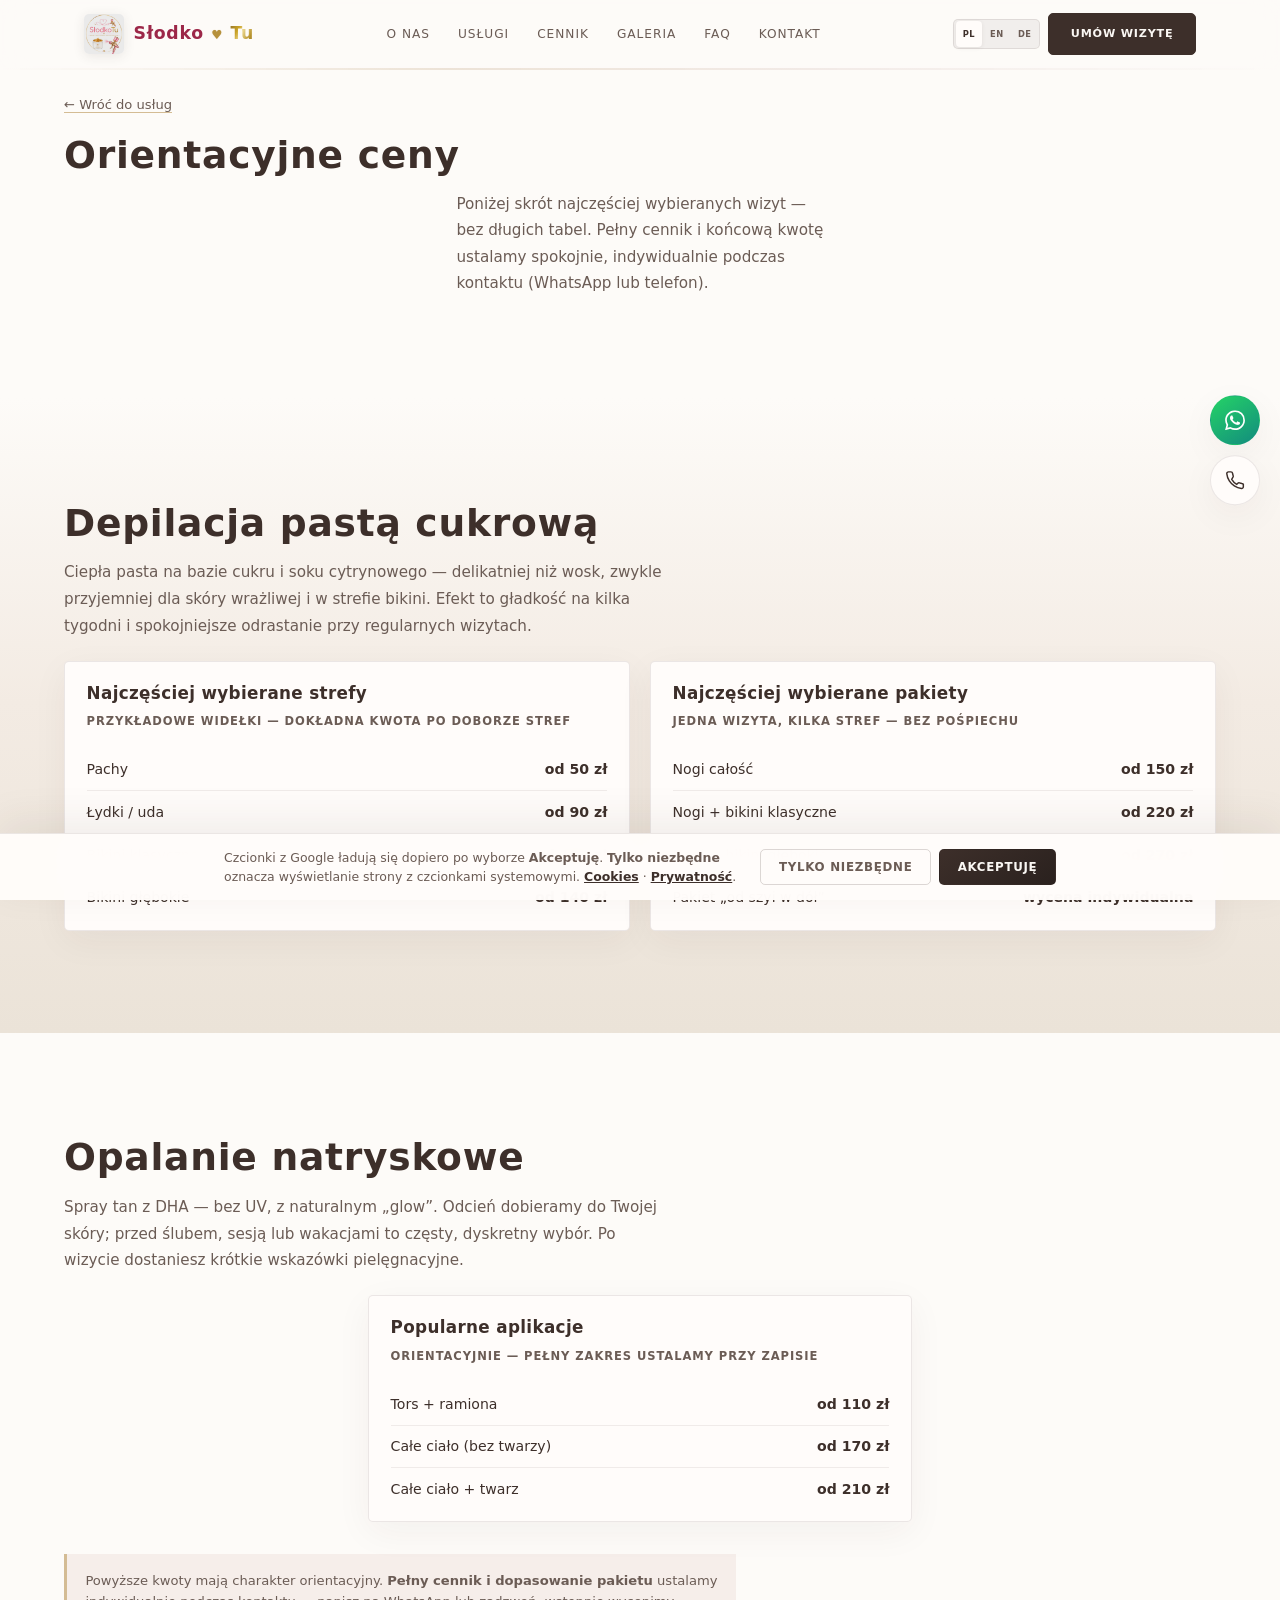
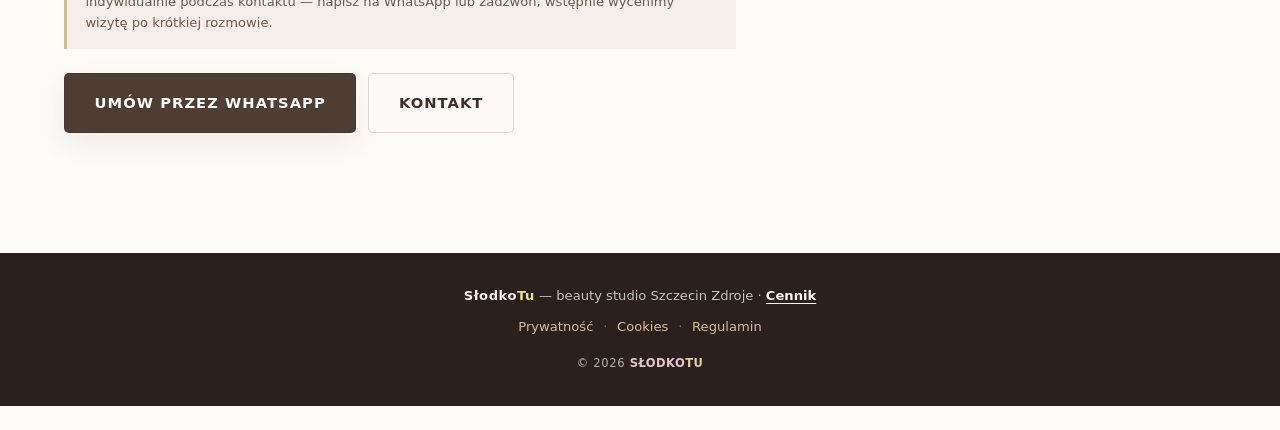
==== commit 2977e41c: "english select size changes" ====
--- a/cennik.html
+++ b/cennik.html
@@ -30,10 +30,12 @@
         </ul>
       </nav>
       <div class="site-header__tools">
-        <div class="lang-switch" role="group" data-i18n-aria="aria_lang_pick" aria-label="Wybór języka">
-          <button type="button" class="lang-switch__btn is-active" data-lang="pl" lang="pl" aria-pressed="true">PL</button>
-          <button type="button" class="lang-switch__btn" data-lang="en" lang="en" aria-pressed="false">EN</button>
-          <button type="button" class="lang-switch__btn" data-lang="de" lang="de" aria-pressed="false">DE</button>
+        <div class="site-header__lang">
+          <div class="lang-switch" role="group" data-i18n-aria="aria_lang_pick" aria-label="Wybór języka">
+            <button type="button" class="lang-switch__btn is-active" data-lang="pl" lang="pl" aria-pressed="true">PL</button>
+            <button type="button" class="lang-switch__btn" data-lang="en" lang="en" aria-pressed="false">EN</button>
+            <button type="button" class="lang-switch__btn" data-lang="de" lang="de" aria-pressed="false">DE</button>
+          </div>
         </div>
         <a class="btn btn--nav" data-i18n="nav_book" data-i18n-wa="wa_booking" href="https://wa.me/48796579332?text=Dzie%C5%84%20dobry%2C%20chcia%C5%82abym%20um%C3%B3wi%C4%87%20wizyt%C4%99.">Umów wizytę</a>
       </div>
--- a/css/styles.css
+++ b/css/styles.css
@@ -327,15 +327,53 @@
 .site-header__tools {
   display: flex;
   align-items: center;
-  gap: 0.65rem;
+  gap: 0.5rem;
   margin-left: auto;
+}
+
+.site-header__lang {
+  display: flex;
+  align-items: center;
+  flex-shrink: 0;
+  max-width: 9rem;
+  opacity: 1;
+  transform: scale(1);
+  transform-origin: right center;
+  transition:
+    max-width 0.32s var(--ease-out),
+    opacity 0.22s var(--ease-out),
+    transform 0.22s var(--ease-out),
+    margin 0.22s var(--ease-out);
+}
+
+.site-header--lang-hidden .site-header__lang {
+  max-width: 0;
+  opacity: 0;
+  margin-inline-end: 0;
+  transform: scale(0.92);
+  pointer-events: none;
+  overflow: hidden;
+}
+
+@media (prefers-reduced-motion: reduce) {
+  .site-header__lang {
+    transition: none;
+  }
+
+  .site-header--lang-hidden .site-header__lang {
+    max-width: 9rem;
+    opacity: 1;
+    transform: none;
+    pointer-events: auto;
+    overflow: visible;
+  }
 }
 
 .lang-switch {
   display: flex;
   align-items: center;
-  gap: 0.2rem;
-  padding: 0.15rem;
+  gap: 0.1rem;
+  padding: 0.08rem;
   border-radius: var(--radius);
   background: color-mix(in srgb, var(--chocolate) 6%, transparent);
   border: 1px solid color-mix(in srgb, var(--chocolate) 10%, transparent);
@@ -343,13 +381,13 @@
 
 .lang-switch__btn {
   font-family: var(--font-body);
-  font-size: 0.62rem;
+  font-size: 0.52rem;
   font-weight: 600;
-  letter-spacing: 0.06em;
+  letter-spacing: 0.05em;
   text-transform: uppercase;
-  min-width: 2.75rem;
-  min-height: 2.75rem;
-  padding: 0.4rem 0.65rem;
+  min-width: 1.65rem;
+  min-height: 1.65rem;
+  padding: 0.12rem 0.32rem;
   border: none;
   border-radius: calc(var(--radius) - 1px);
   background: transparent;
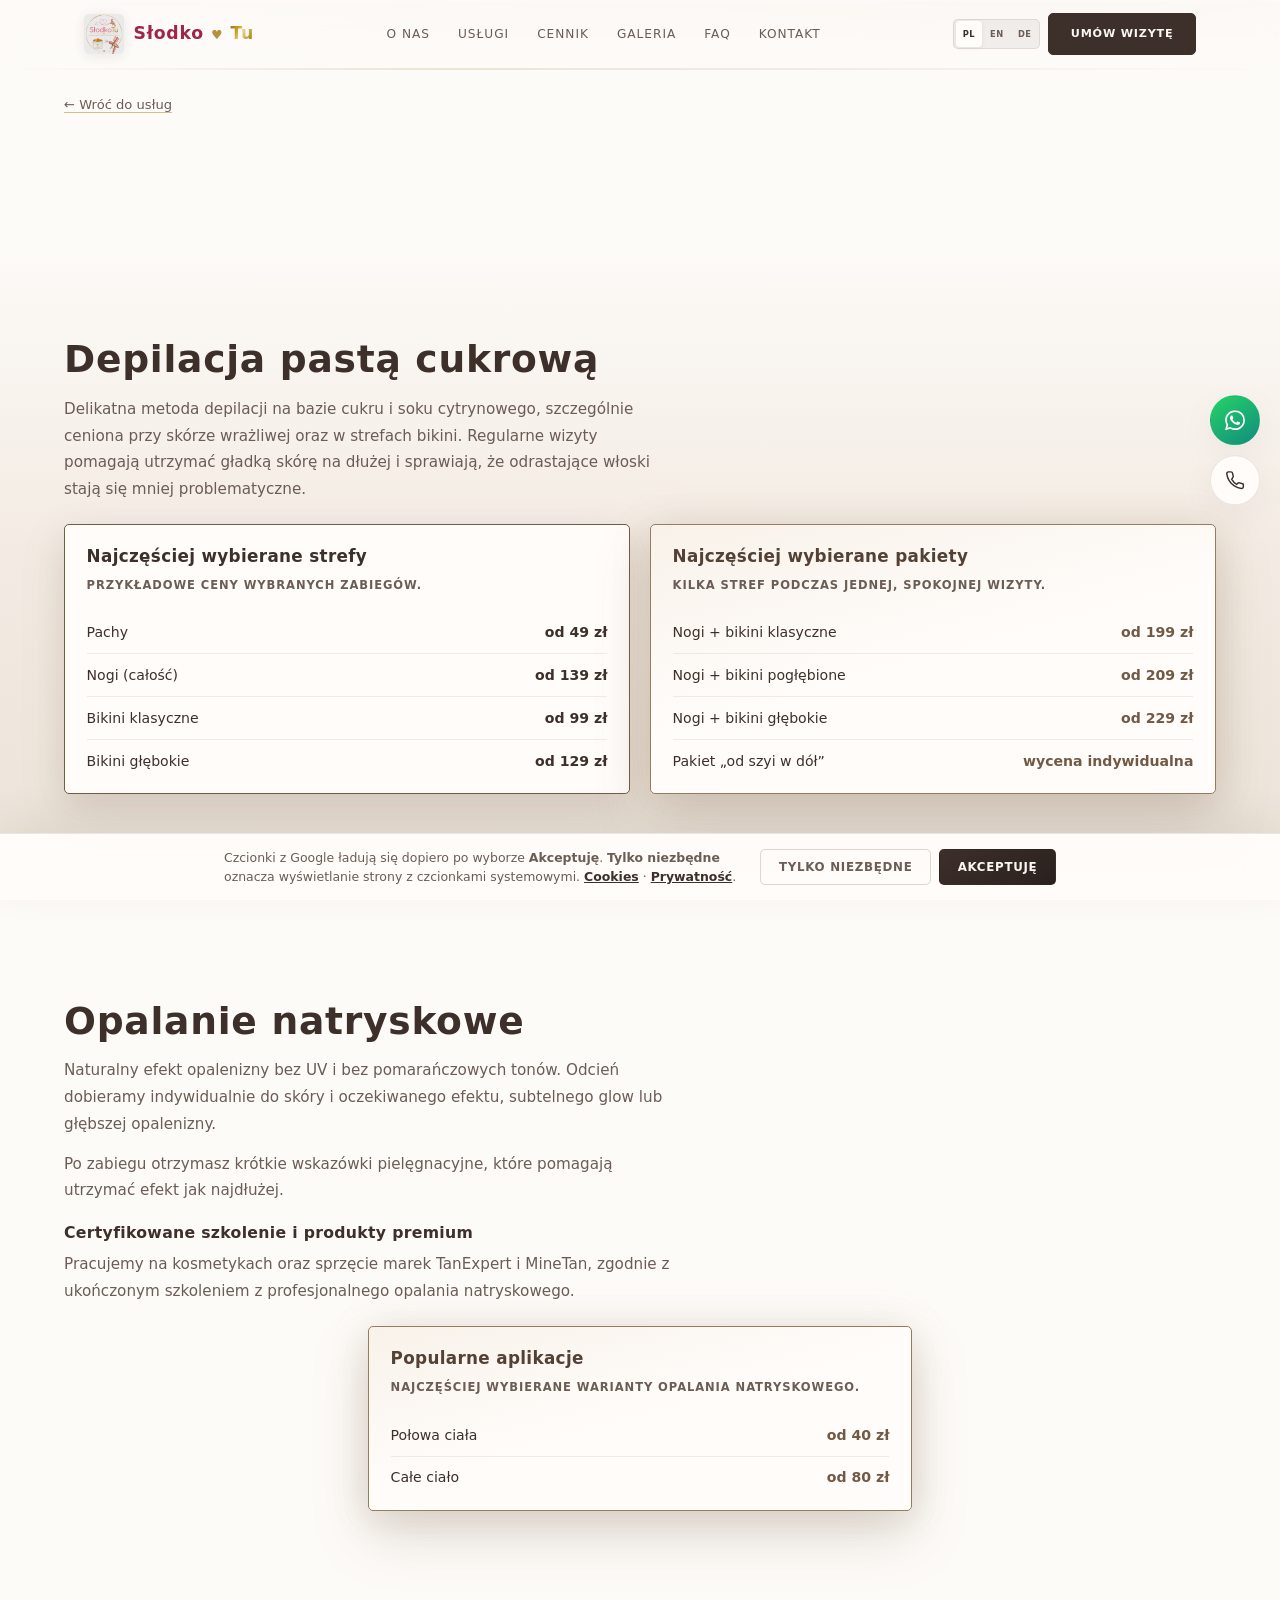
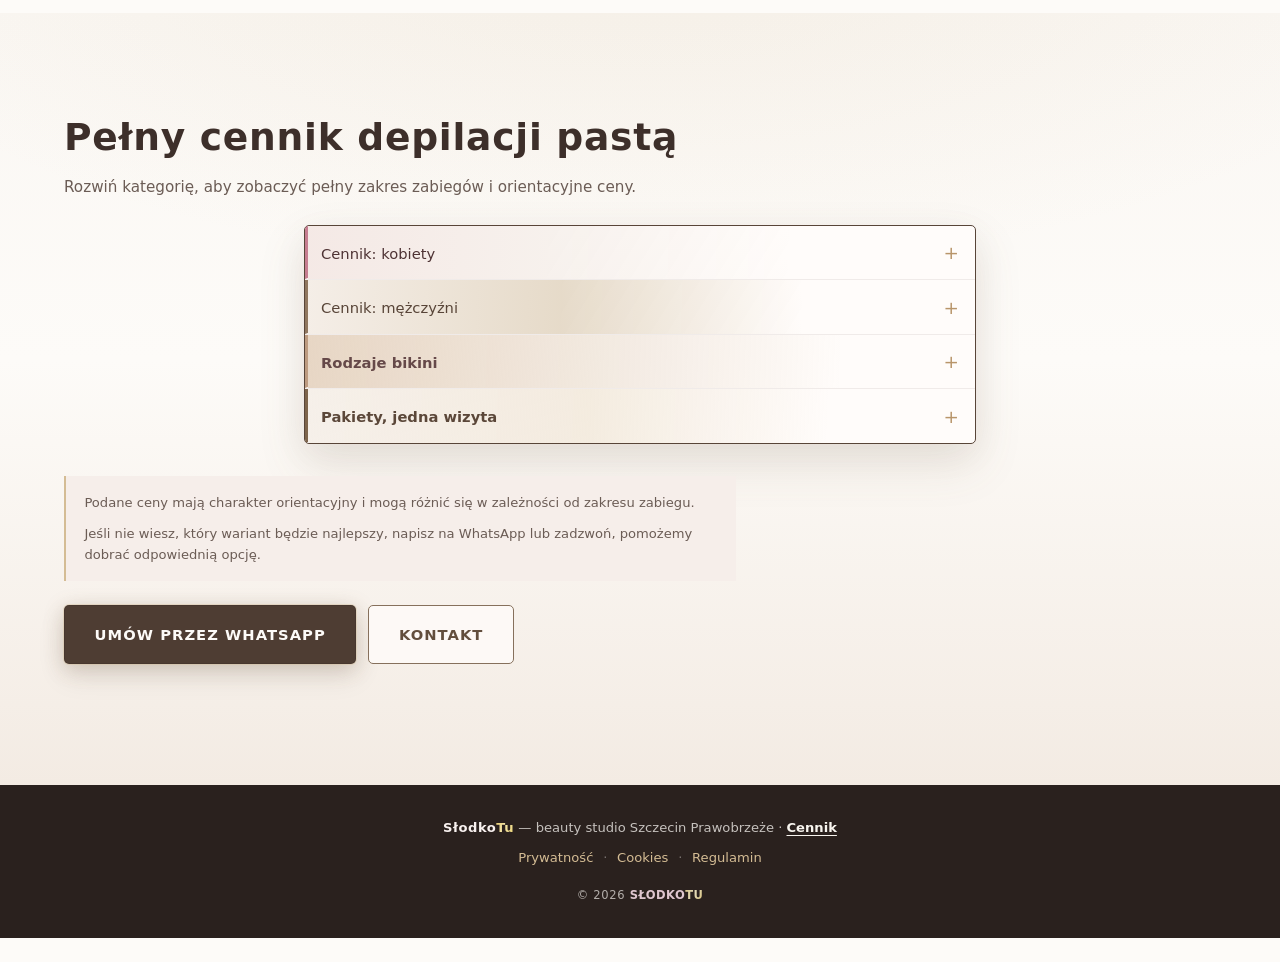
==== commit f938bdc2: "preprod 2" ====
--- a/cennik.html
+++ b/cennik.html
@@ -3,9 +3,10 @@
 <head>
   <meta charset="UTF-8" />
   <meta name="viewport" content="width=device-width, initial-scale=1, viewport-fit=cover" />
-  <title>Orientacyjne ceny — SłodkoTu | depilacja cukrowa i spray tan Szczecin Zdroje</title>
-  <meta name="description" content="Krótki przegląd najczęstszych usług SłodkoTu na Zdrojach: depilacja cukrowa, pakiety, spray tan. Pełny cennik ustalamy indywidualnie przy kontakcie." />
+  <title>Orientacyjne ceny | SłodkoTu | depilacja cukrowa i spray tan Szczecin Prawobrzeże</title>
+  <meta name="description" content="Krótki przegląd najczęstszych usług SłodkoTu na Prawobrzeżu: depilacja cukrowa, pakiety, spray tan. Pełny cennik ustalamy indywidualnie przy kontakcie." />
   <meta name="theme-color" content="#f9f6f2" />
+  <link rel="canonical" href="https://slodkotu.pl/cennik.html" />
   <link rel="icon" href="Logo%20S%C5%82odko%20Tu.jpg" type="image/jpeg" />
   <link rel="apple-touch-icon" href="Logo%20S%C5%82odko%20Tu.jpg" />
   <link rel="stylesheet" href="css/styles.css" />
@@ -58,8 +59,7 @@
     <header class="section cennik-page-head" aria-labelledby="cennik-heading">
       <div class="section__inner">
         <p class="cennik-back"><a href="index.html#uslugi" data-i18n="cennik_back">← Wróć do usług</a></p>
-        <h1 id="cennik-heading" class="section__title" data-i18n="cennik_h1">Orientacyjne ceny</h1>
-        <p class="section__subtitle" data-i18n="cennik_subtitle">Poniżej skrót najczęściej wybieranych wizyt — bez długich tabel. Pełny cennik i końcową kwotę ustalamy spokojnie, indywidualnie podczas kontaktu (WhatsApp lub telefon).</p>
+        <h1 id="cennik-heading" class="visually-hidden" data-i18n="cennik_h1">Cennik</h1>
       </div>
     </header>
 
@@ -67,27 +67,27 @@
       <div class="section__inner">
         <h2 id="cennik-sugar-heading" class="section__title" data-i18n="cennik_sugar_h2">Depilacja pastą cukrową</h2>
         <div class="cennik-intro cennik-intro--tight">
-          <p data-i18n="cennik_sugar_p1">Ciepła pasta na bazie cukru i soku cytrynowego — delikatniej niż wosk, zwykle przyjemniej dla skóry wrażliwej i w strefie bikini. Efekt to gładkość na kilka tygodni i spokojniejsze odrastanie przy regularnych wizytach.</p>
+          <p data-i18n="cennik_sugar_p1">Delikatna metoda depilacji na bazie cukru i soku cytrynowego, szczególnie ceniona przy skórze wrażliwej oraz w strefach bikini. Regularne wizyty pomagają utrzymać gładką skórę na dłużej i sprawiają, że odrastające włoski stają się mniej problematyczne.</p>
         </div>
 
         <div class="price-cards">
-          <article class="price-card">
+          <article class="price-card price-card--warm">
             <h3 class="price-card__label" data-i18n="price_sugar_basic_label">Najczęściej wybierane strefy</h3>
-            <p class="price-card__hint" data-i18n="price_sugar_basic_hint">Przykładowe widełki — dokładna kwota po doborze stref</p>
+            <p class="price-card__hint" data-i18n="price_sugar_basic_hint">Przykładowe ceny wybranych zabiegów.</p>
             <ul class="price-card__rows">
-              <li><span class="price-card__name" data-i18n="price_row_underarms">Pachy</span> <span class="price-card__amount" data-i18n="price_amt_pachy">od 50 zł</span></li>
-              <li><span class="price-card__name" data-i18n="price_row_legs">Łydki / uda</span> <span class="price-card__amount" data-i18n="price_amt_lydki">od 90 zł</span></li>
-              <li><span class="price-card__name" data-i18n="price_row_bikini_cl">Bikini klasyczne</span> <span class="price-card__amount" data-i18n="price_amt_bikini_cl">od 100 zł</span></li>
-              <li><span class="price-card__name" data-i18n="price_row_bikini_deep">Bikini głębokie</span> <span class="price-card__amount" data-i18n="price_amt_bikini_deep">od 140 zł</span></li>
+              <li><span class="price-card__name" data-i18n="price_row_underarms">Pachy</span> <span class="price-card__amount" data-i18n="price_amt_pachy">od 49 zł</span></li>
+              <li><span class="price-card__name" data-i18n="price_row_legs_full_short">Nogi (całość)</span> <span class="price-card__amount" data-i18n="price_amt_legs_full">od 139 zł</span></li>
+              <li><span class="price-card__name" data-i18n="price_row_bikini_cl">Bikini klasyczne</span> <span class="price-card__amount" data-i18n="price_amt_bikini_cl">od 99 zł</span></li>
+              <li><span class="price-card__name" data-i18n="price_row_bikini_deep">Bikini głębokie</span> <span class="price-card__amount" data-i18n="price_amt_bikini_deep">od 129 zł</span></li>
             </ul>
           </article>
-          <article class="price-card">
+          <article class="price-card price-card--spotlight">
             <h3 class="price-card__label" data-i18n="price_sugar_pack_label">Najczęściej wybierane pakiety</h3>
-            <p class="price-card__hint" data-i18n="price_sugar_pack_hint">Jedna wizyta, kilka stref — bez pośpiechu</p>
+            <p class="price-card__hint" data-i18n="price_sugar_pack_hint">Kilka stref podczas jednej, spokojnej wizyty.</p>
             <ul class="price-card__rows">
-              <li><span class="price-card__name" data-i18n="price_row_legs_full">Nogi całość</span> <span class="price-card__amount" data-i18n="price_amt_legs_full">od 150 zł</span></li>
-              <li><span class="price-card__name" data-i18n="price_row_combo1">Nogi + bikini klasyczne</span> <span class="price-card__amount" data-i18n="price_amt_combo1">od 220 zł</span></li>
-              <li><span class="price-card__name" data-i18n="price_row_combo2">Nogi + bikini głębokie</span> <span class="price-card__amount" data-i18n="price_amt_combo2">od 270 zł</span></li>
+              <li><span class="price-card__name" data-i18n="price_row_combo1">Nogi + bikini klasyczne</span> <span class="price-card__amount" data-i18n="price_amt_combo1">od 199 zł</span></li>
+              <li><span class="price-card__name" data-i18n="price_row_combo_ext">Nogi + bikini pogłębione</span> <span class="price-card__amount" data-i18n="price_amt_combo_ext">od 209 zł</span></li>
+              <li><span class="price-card__name" data-i18n="price_row_combo2">Nogi + bikini głębokie</span> <span class="price-card__amount" data-i18n="price_amt_combo2">od 229 zł</span></li>
               <li><span class="price-card__name" data-i18n="price_row_pack_neck_down">Pakiet „od szyi w dół”</span> <span class="price-card__amount" data-i18n="price_quote_ind">wycena indywidualna</span></li>
             </ul>
           </article>
@@ -99,22 +99,164 @@
       <div class="section__inner">
         <h2 id="cennik-tan-heading" class="section__title" data-i18n="cennik_tan_h2">Opalanie natryskowe</h2>
         <div class="cennik-intro cennik-intro--tight">
-          <p data-i18n="cennik_tan_p1">Spray tan z DHA — bez UV, z naturalnym „glow”. Odcień dobieramy do Twojej skóry; przed ślubem, sesją lub wakacjami to częsty, dyskretny wybór. Po wizycie dostaniesz krótkie wskazówki pielęgnacyjne.</p>
+          <p data-i18n="cennik_tan_p1">Naturalny efekt opalenizny bez UV i bez pomarańczowych tonów. Odcień dobieramy indywidualnie do skóry i oczekiwanego efektu, subtelnego glow lub głębszej opalenizny.</p>
+          <p data-i18n="cennik_tan_p2">Po zabiegu otrzymasz krótkie wskazówki pielęgnacyjne, które pomagają utrzymać efekt jak najdłużej.</p>
+          <h3 class="cennik-subh" data-i18n="cennik_tan_h3">Certyfikowane szkolenie i produkty premium</h3>
+          <p data-i18n="cennik_tan_p3">Pracujemy na kosmetykach oraz sprzęcie marek TanExpert i MineTan, zgodnie z ukończonym szkoleniem z profesjonalnego opalania natryskowego.</p>
         </div>
 
         <div class="price-cards price-cards--single">
-          <article class="price-card">
+          <article class="price-card price-card--spotlight">
             <h3 class="price-card__label" data-i18n="price_tan_overview_label">Popularne aplikacje</h3>
-            <p class="price-card__hint" data-i18n="price_tan_overview_hint">Orientacyjnie — pełny zakres ustalamy przy zapisie</p>
+            <p class="price-card__hint" data-i18n="price_tan_overview_hint">Najczęściej wybierane warianty opalania natryskowego.</p>
             <ul class="price-card__rows">
-              <li><span class="price-card__name" data-i18n="price_row_torso">Tors + ramiona</span> <span class="price-card__amount" data-i18n="price_amt_tan_torso">od 110 zł</span></li>
-              <li><span class="price-card__name" data-i18n="price_row_body_no_face">Całe ciało (bez twarzy)</span> <span class="price-card__amount" data-i18n="price_amt_tan_body">od 170 zł</span></li>
-              <li><span class="price-card__name" data-i18n="price_row_body_face">Całe ciało + twarz</span> <span class="price-card__amount" data-i18n="price_amt_tan_full">od 210 zł</span></li>
+              <li><span class="price-card__name" data-i18n="price_row_tan_half">Połowa ciała</span> <span class="price-card__amount" data-i18n="price_amt_tan_half">od 40 zł</span></li>
+              <li><span class="price-card__name" data-i18n="price_row_tan_whole">Całe ciało</span> <span class="price-card__amount" data-i18n="price_amt_tan_whole">od 80 zł</span></li>
             </ul>
           </article>
         </div>
-
-        <p class="cennik-note" data-i18n-html="cennik_note_html">Powyższe kwoty mają charakter orientacyjny. <strong>Pełny cennik i dopasowanie pakietu</strong> ustalamy indywidualnie podczas kontaktu — napisz na WhatsApp lub zadzwoń, wstępnie wycenimy wizytę po krótkiej rozmowie.</p>
+      </div>
+    </section>
+
+    <section class="section section--cennik-visual" id="cennik-grafika" aria-labelledby="cennik-full-heading">
+      <div class="section__inner">
+        <h2 id="cennik-full-heading" class="section__title section__title--cennik-visual" data-i18n="cennik_full_h2">Pełny cennik depilacji pastą</h2>
+        <p class="cennik-intro cennik-intro--tight" data-i18n="cennik_full_p">Rozwiń kategorię, aby zobaczyć pełny zakres zabiegów i orientacyjne ceny.</p>
+
+        <div class="cennik-accordion faq-grid" role="region" aria-labelledby="cennik-full-heading">
+          <details class="faq__item cennik-accordion__tier1 cennik-accordion__tier1--women">
+            <summary><span class="faq__q" data-i18n="cennik_acc_women_sum">Cennik: kobiety</span></summary>
+            <div class="faq__body">
+              <details class="faq__item cennik-accordion__nested cennik-accordion__nested--women">
+                <summary><span class="faq__q" data-i18n="cennik_acc_w_face">Twarz</span></summary>
+                <div class="faq__body" data-i18n-html="cennik_acc_w_face_html">
+                  <ul class="price-card__rows">
+                    <li><span class="price-card__name">Brwi</span> <span class="price-card__amount">39 zł · 10 min</span></li>
+                    <li><span class="price-card__name">Wąsik</span> <span class="price-card__amount">39 zł · 10 min</span></li>
+                    <li><span class="price-card__name">Broda</span> <span class="price-card__amount">39 zł · 10 min</span></li>
+                    <li><span class="price-card__name">Łuki brwiowe</span> <span class="price-card__amount">39 zł · 10 min</span></li>
+                    <li><span class="price-card__name">Koniuszek nosa</span> <span class="price-card__amount">39 zł · 10 min</span></li>
+                    <li><span class="price-card__name">Szyja</span> <span class="price-card__amount">39 zł · 10 min</span></li>
+                    <li><span class="price-card__name">Policzki</span> <span class="price-card__amount">39 zł · 10 min</span></li>
+                    <li><span class="price-card__name">Uszy</span> <span class="price-card__amount">39 zł · 10 min</span></li>
+                    <li><span class="price-card__name">Cała twarz z dekoltem</span> <span class="price-card__amount">199 zł</span></li>
+                  </ul>
+                </div>
+              </details>
+              <details class="faq__item cennik-accordion__nested cennik-accordion__nested--women">
+                <summary><span class="faq__q" data-i18n="cennik_acc_w_body">Ciało</span></summary>
+                <div class="faq__body" data-i18n-html="cennik_acc_w_body_html">
+                  <ul class="price-card__rows">
+                    <li><span class="price-card__name">Pachy</span> <span class="price-card__amount">49 zł · 10 min</span></li>
+                    <li><span class="price-card__name">Całe nogi</span> <span class="price-card__amount">139 zł · 45 min</span></li>
+                    <li><span class="price-card__name">Ramiona + pachy + dłonie + palce</span> <span class="price-card__amount">149 zł</span></li>
+                    <li><span class="price-card__name">Całe nogi + stopy + palce u stóp</span> <span class="price-card__amount">179 zł</span></li>
+                    <li><span class="price-card__name">Pośladki</span> <span class="price-card__amount">69 zł</span></li>
+                    <li><span class="price-card__name">Brzuch</span> <span class="price-card__amount">49 zł</span></li>
+                    <li><span class="price-card__name">Plecy</span> <span class="price-card__amount">69 zł</span></li>
+                  </ul>
+                </div>
+              </details>
+            </div>
+          </details>
+
+          <details class="faq__item cennik-accordion__tier1 cennik-accordion__tier1--men">
+            <summary><span class="faq__q" data-i18n="cennik_acc_men_sum">Cennik: mężczyźni</span></summary>
+            <div class="faq__body">
+              <details class="faq__item cennik-accordion__nested cennik-accordion__nested--men">
+                <summary><span class="faq__q" data-i18n="cennik_acc_m_face">Twarz</span></summary>
+                <div class="faq__body" data-i18n-html="cennik_acc_m_face_html">
+                  <ul class="price-card__rows">
+                    <li><span class="price-card__name">Brwi</span> <span class="price-card__amount">39 zł</span></li>
+                    <li><span class="price-card__name">Wąsik</span> <span class="price-card__amount">39 zł</span></li>
+                    <li><span class="price-card__name">Broda</span> <span class="price-card__amount">39 zł</span></li>
+                    <li><span class="price-card__name">Łuki brwiowe</span> <span class="price-card__amount">39 zł</span></li>
+                    <li><span class="price-card__name">Koniuszek nosa</span> <span class="price-card__amount">39 zł</span></li>
+                    <li><span class="price-card__name">Szyja</span> <span class="price-card__amount">39 zł</span></li>
+                    <li><span class="price-card__name">Policzki</span> <span class="price-card__amount">39 zł</span></li>
+                    <li><span class="price-card__name">Uszy</span> <span class="price-card__amount">49 zł</span></li>
+                    <li><span class="price-card__name">Cała twarz z dekoltem</span> <span class="price-card__amount">199 zł</span></li>
+                  </ul>
+                </div>
+              </details>
+              <details class="faq__item cennik-accordion__nested cennik-accordion__nested--men">
+                <summary><span class="faq__q" data-i18n="cennik_acc_m_body">Ciało</span></summary>
+                <div class="faq__body" data-i18n-html="cennik_acc_m_body_html">
+                  <ul class="price-card__rows">
+                    <li><span class="price-card__name">Pachy</span> <span class="price-card__amount">69 zł · 10 min</span></li>
+                    <li><span class="price-card__name">Całe nogi</span> <span class="price-card__amount">219 zł · 60 min</span></li>
+                    <li><span class="price-card__name">Ramiona + pachy + dłonie + palce</span> <span class="price-card__amount">219 zł</span></li>
+                    <li><span class="price-card__name">Całe nogi + stopy + palce u stóp</span> <span class="price-card__amount">239 zł</span></li>
+                    <li><span class="price-card__name">Plecy całe</span> <span class="price-card__amount">199 zł · 60 min</span></li>
+                    <li><span class="price-card__name">Tors</span> <span class="price-card__amount">149 zł · 30 min</span></li>
+                    <li><span class="price-card__name">Plecy + barki</span> <span class="price-card__amount">249 zł</span></li>
+                    <li><span class="price-card__name">Plecy + barki + tors</span> <span class="price-card__amount">359 zł</span></li>
+                  </ul>
+                </div>
+              </details>
+            </div>
+          </details>
+
+          <details class="faq__item cennik-accordion__tier1 cennik-accordion__tier1--accent cennik-accordion__tier1--women">
+            <summary><span class="faq__q" data-i18n="cennik_acc_bikini_sum">Rodzaje bikini</span></summary>
+            <div class="faq__body" data-i18n-html="cennik_acc_bikini_html">
+              <ul class="price-card__rows">
+                <li><span class="price-card__name">Bikini klasyczne · 30 min</span> <span class="price-card__amount">99 zł / z nogami 199 zł</span></li>
+                <li><span class="price-card__name">Bikini pogłębione · 30 min</span> <span class="price-card__amount">109 zł / z nogami 209 zł</span></li>
+                <li><span class="price-card__name">Bikini częściowe + pasek · 30 min</span> <span class="price-card__amount">109 zł / z nogami 209 zł</span></li>
+                <li><span class="price-card__name">Bikini głębokie · 40 min</span> <span class="price-card__amount">129 zł / z nogami 229 zł</span></li>
+                <li><span class="price-card__name">Bikini Holly · 45 min</span> <span class="price-card__amount">139 zł / z nogami 239 zł</span></li>
+                <li><span class="price-card__name">Bikini Holly + wzorek · 45 min</span> <span class="price-card__amount">149 zł / z nogami 249 zł</span></li>
+              </ul>
+            </div>
+          </details>
+
+          <details class="faq__item cennik-accordion__tier1 cennik-accordion__tier1--accent cennik-accordion__tier1--packages">
+            <summary><span class="faq__q" data-i18n="cennik_acc_pack_sum">Pakiety, jedna wizyta</span></summary>
+            <div class="faq__body">
+              <p class="cennik-pack-lead" data-i18n="cennik_acc_pack_lead">Zestawy kilku stref naraz, te same co na ulotce. Czas wizyty ustalamy przy rezerwacji.</p>
+              <details class="faq__item cennik-accordion__nested cennik-accordion__nested--women">
+                <summary><span class="faq__q" data-i18n="cennik_acc_pack_w">Pakiety: kobiety</span></summary>
+                <div class="faq__body" data-i18n-html="cennik_acc_pack_w_html">
+                  <ul class="price-card__rows">
+                    <li><span class="price-card__name">Ramiona + pachy + dłonie + palce</span> <span class="price-card__amount">149 zł</span></li>
+                    <li><span class="price-card__name">Całe nogi + stopy + palce u stóp</span> <span class="price-card__amount">179 zł</span></li>
+                    <li><span class="price-card__name">Pakiet „od szyi w dół”</span> <span class="price-card__amount">wycena indywidualna</span></li>
+                  </ul>
+                </div>
+              </details>
+              <details class="faq__item cennik-accordion__nested cennik-accordion__nested--men">
+                <summary><span class="faq__q" data-i18n="cennik_acc_pack_m">Pakiety: mężczyźni</span></summary>
+                <div class="faq__body" data-i18n-html="cennik_acc_pack_m_html">
+                  <ul class="price-card__rows">
+                    <li><span class="price-card__name">Ramiona + pachy + dłonie + palce</span> <span class="price-card__amount">219 zł</span></li>
+                    <li><span class="price-card__name">Całe nogi + stopy + palce u stóp</span> <span class="price-card__amount">239 zł</span></li>
+                    <li><span class="price-card__name">Plecy + barki</span> <span class="price-card__amount">249 zł</span></li>
+                    <li><span class="price-card__name">Plecy + barki + tors</span> <span class="price-card__amount">359 zł</span></li>
+                  </ul>
+                </div>
+              </details>
+              <details class="faq__item cennik-accordion__nested cennik-accordion__nested--women">
+                <summary><span class="faq__q" data-i18n="cennik_acc_pack_bikini">Bikini + całe nogi</span></summary>
+                <div class="faq__body" data-i18n-html="cennik_acc_pack_bikini_html">
+                  <ul class="price-card__rows">
+                    <li><span class="price-card__name">Nogi + bikini klasyczne</span> <span class="price-card__amount">199 zł</span></li>
+                    <li><span class="price-card__name">Nogi + bikini pogłębione</span> <span class="price-card__amount">209 zł</span></li>
+                    <li><span class="price-card__name">Nogi + bikini częściowe + pasek</span> <span class="price-card__amount">209 zł</span></li>
+                    <li><span class="price-card__name">Nogi + bikini głębokie</span> <span class="price-card__amount">229 zł</span></li>
+                    <li><span class="price-card__name">Nogi + bikini Holly</span> <span class="price-card__amount">239 zł</span></li>
+                    <li><span class="price-card__name">Nogi + bikini Holly + wzorek</span> <span class="price-card__amount">249 zł</span></li>
+                  </ul>
+                </div>
+              </details>
+            </div>
+          </details>
+        </div>
+
+        <div class="cennik-note" data-i18n-html="cennik_note_html">
+          <p>Podane ceny mają charakter orientacyjny i mogą różnić się w zależności od zakresu zabiegu.</p>
+          <p>Jeśli nie wiesz, który wariant będzie najlepszy, napisz na WhatsApp lub zadzwoń, pomożemy dobrać odpowiednią opcję.</p>
+        </div>
         <p class="cennik-actions">
           <a class="btn btn--solid" data-i18n="hero_cta_wa" data-i18n-wa="wa_cennik" href="https://wa.me/48796579332?text=Dzie%C5%84%20dobry%2C%20pytam%20o%20cennik%20i%20termin.">Umów przez WhatsApp</a>
           <a class="btn btn--outline" href="index.html#kontakt" data-i18n="nav_contact">Kontakt</a>
@@ -125,7 +267,7 @@
 
   <footer class="site-footer">
     <div class="site-footer__inner">
-      <p class="site-footer__row" data-i18n-html="footer_cennik_html"><strong class="brand-mark"><span class="brand-mark__slodko">Słodko</span><span class="brand-mark__tu">Tu</span></strong> — beauty studio Szczecin Zdroje · <a href="cennik.html">Cennik</a></p>
+      <p class="site-footer__row" data-i18n-html="footer_cennik_html"><strong class="brand-mark"><span class="brand-mark__slodko">Słodko</span><span class="brand-mark__tu">Tu</span></strong> — beauty studio Szczecin Prawobrzeże · <a href="cennik.html">Cennik</a></p>
       <p class="site-footer__row site-footer__links">
         <a href="polityka-prywatnosci.html" data-i18n="footer_privacy">Prywatność</a>
         <span class="site-footer__sep">·</span>
--- a/css/styles.css
+++ b/css/styles.css
@@ -1288,8 +1288,18 @@
   align-items: center;
 }
 
+.about--intro {
+  display: block;
+  max-width: 42rem;
+  margin-inline: auto;
+}
+
+.about--intro .about__copy {
+  max-width: none;
+}
+
 @media (min-width: 880px) {
-  .about {
+  .about:not(.about--intro) {
     grid-template-columns: 1fr 1fr;
     gap: 3.5rem;
   }
@@ -1313,16 +1323,234 @@
   color: color-mix(in srgb, var(--rose) 75%, var(--chocolate));
 }
 
-.about__media {
-  min-height: 18rem;
-  box-shadow: var(--shadow-soft);
-  background-color: var(--blush-soft);
-  background-image: var(--logo-mark);
-  background-repeat: no-repeat;
-  background-position: center;
-  background-size: contain;
-  padding: min(10%, 2.5rem);
-  box-sizing: border-box;
+/* ——— Credibility (produkty + szkolenia, subtelnie) ——— */
+.section--credibility {
+  background: var(--cream);
+  padding-top: clamp(2.5rem, 5vw, 4rem);
+  padding-bottom: clamp(2.75rem, 6vw, 4.5rem);
+}
+
+.section--credibility .section__inner {
+  max-width: 56rem;
+}
+
+.cred {
+  display: grid;
+  gap: clamp(2rem, 5vw, 3.5rem);
+  align-items: center;
+}
+
+@media (min-width: 800px) {
+  .cred {
+    grid-template-columns: minmax(0, 1.05fr) minmax(0, 0.85fr);
+    gap: 3rem 4rem;
+  }
+}
+
+.cred__eyebrow {
+  margin: 0 0 0.5rem;
+  font-size: 0.68rem;
+  font-weight: 700;
+  letter-spacing: 0.22em;
+  text-transform: uppercase;
+  color: color-mix(in srgb, var(--chocolate-muted) 55%, var(--gold) 45%);
+}
+
+.cred__title {
+  margin: 0 0 1rem;
+  font-size: clamp(1.45rem, 1.1rem + 1.4vw, 2rem);
+  line-height: 1.2;
+  letter-spacing: 0.02em;
+  color: var(--chocolate);
+}
+
+.cred__lead {
+  margin: 0 0 1.35rem;
+  font-size: 0.98rem;
+  line-height: 1.75;
+  color: var(--chocolate-muted);
+  max-width: 36rem;
+}
+
+.cred__badge {
+  margin: 0;
+}
+
+.cred__badge span {
+  display: inline-block;
+  padding: 0.45rem 0.95rem;
+  font-size: 0.72rem;
+  font-weight: 600;
+  letter-spacing: 0.06em;
+  text-transform: uppercase;
+  color: color-mix(in srgb, var(--chocolate) 78%, var(--gold) 22%);
+  background: color-mix(in srgb, var(--ivory) 88%, var(--gold-soft) 12%);
+  border: 1px solid color-mix(in srgb, var(--gold) 32%, transparent);
+  border-radius: 999px;
+  box-shadow: 0 1px 0 color-mix(in srgb, white 70%, transparent);
+}
+
+.cred__visual {
+  display: flex;
+  justify-content: center;
+  perspective: 1200px;
+}
+
+.cred__thumb {
+  display: flex;
+  flex-direction: column;
+  align-items: center;
+  gap: 0.65rem;
+  margin: 0;
+  padding: 0;
+  border: none;
+  background: none;
+  cursor: zoom-in;
+  font: inherit;
+  color: var(--chocolate-muted);
+  text-align: center;
+  max-width: min(20rem, 88vw);
+}
+
+.cred__thumb:focus-visible {
+  outline: var(--focus-ring);
+  outline-offset: 4px;
+  border-radius: var(--radius);
+}
+
+.cred__thumb-frame {
+  display: block;
+  width: 100%;
+  border-radius: calc(var(--radius) + 2px);
+  overflow: hidden;
+  background: linear-gradient(145deg, var(--ivory) 0%, color-mix(in srgb, var(--cream) 70%, white) 100%);
+  border: 1px solid color-mix(in srgb, var(--gold) 22%, transparent);
+  box-shadow:
+    0 2px 0 color-mix(in srgb, white 55%, transparent),
+    0 28px 56px color-mix(in srgb, var(--chocolate) 8%, transparent),
+    0 0 0 1px color-mix(in srgb, var(--chocolate) 5%, transparent);
+  transform: rotateY(-6deg) rotateX(4deg) scale(1);
+  transform-style: preserve-3d;
+  transition:
+    transform 0.45s var(--ease-out),
+    box-shadow 0.45s var(--ease-out);
+}
+
+@media (prefers-reduced-motion: no-preference) {
+  .cred__thumb:hover .cred__thumb-frame,
+  .cred__thumb:focus-visible .cred__thumb-frame {
+    transform: rotateY(-3deg) rotateX(2deg) scale(1.02);
+    box-shadow:
+      0 2px 0 color-mix(in srgb, white 55%, transparent),
+      0 36px 64px color-mix(in srgb, var(--chocolate) 11%, transparent),
+      0 0 0 1px color-mix(in srgb, var(--gold) 18%, transparent),
+      0 0 48px color-mix(in srgb, var(--gold-soft) 15%, transparent);
+  }
+}
+
+.cred__thumb-frame img {
+  width: 100%;
+  height: auto;
+  display: block;
+  object-fit: cover;
+  aspect-ratio: 3 / 4;
+}
+
+.cred__thumb-hint {
+  font-size: 0.78rem;
+  letter-spacing: 0.04em;
+  text-decoration: underline;
+  text-decoration-color: color-mix(in srgb, var(--gold) 45%, transparent);
+  text-underline-offset: 0.2em;
+}
+
+.cred-lightbox {
+  position: fixed;
+  inset: 0;
+  z-index: 9200;
+  display: flex;
+  align-items: center;
+  justify-content: center;
+  padding: max(1rem, env(safe-area-inset-top)) max(1rem, env(safe-area-inset-right))
+    max(1rem, env(safe-area-inset-bottom)) max(1rem, env(safe-area-inset-left));
+}
+
+.cred-lightbox[hidden] {
+  display: none !important;
+}
+
+.cred-lightbox__backdrop {
+  position: absolute;
+  inset: 0;
+  background: color-mix(in srgb, var(--chocolate) 42%, rgba(20, 16, 14, 0.88));
+  backdrop-filter: blur(4px);
+}
+
+.cred-lightbox__panel {
+  position: relative;
+  z-index: 1;
+  width: min(920px, 96vw);
+  max-height: min(92vh, 1200px);
+  overflow: auto;
+  padding: 1.75rem 1.25rem 1.5rem;
+  border-radius: var(--radius);
+  background: var(--cream);
+  box-shadow:
+    0 0 0 1px color-mix(in srgb, var(--gold-soft) 35%, transparent),
+    0 32px 80px rgba(20, 16, 14, 0.35);
+}
+
+.cred-lightbox__close {
+  position: absolute;
+  top: 0.65rem;
+  right: 0.65rem;
+  width: 2.5rem;
+  height: 2.5rem;
+  display: flex;
+  align-items: center;
+  justify-content: center;
+  margin: 0;
+  padding: 0;
+  border: none;
+  border-radius: 999px;
+  font-size: 1.5rem;
+  line-height: 1;
+  color: var(--chocolate-muted);
+  background: color-mix(in srgb, var(--ivory) 92%, transparent);
+  cursor: pointer;
+  transition:
+    background 0.2s ease,
+    color 0.2s ease;
+}
+
+.cred-lightbox__close:hover {
+  color: var(--chocolate);
+  background: var(--blush-soft);
+}
+
+.cred-lightbox__fig {
+  margin: 0;
+  padding: 0 0.25rem;
+}
+
+.cred-lightbox__img {
+  width: 100%;
+  height: auto;
+  display: block;
+  border-radius: calc(var(--radius) - 2px);
+  border: 1px solid color-mix(in srgb, var(--chocolate) 8%, transparent);
+}
+
+.cred-lightbox__cap {
+  margin: 1rem 0 0;
+  font-size: 0.86rem;
+  line-height: 1.55;
+  color: var(--chocolate-muted);
+  text-align: center;
+}
+
+#dlaczego-ufamy {
+  scroll-margin-top: calc(var(--header-h) + 0.75rem);
 }
 
 /* ——— Trust / polecenia ——— */
@@ -1395,12 +1623,12 @@
 
 .service-card__visual--sugar {
   background-color: var(--cream-dark);
-  background-image: url("../assets/moodboard/zweryfikowane/pasta_cukrowa_na_ciele.png");
+  background-image: url("../assets/od_wlasiciela/depilacja_produkty.png");
 }
 
 .service-card__visual--tan {
   background-color: var(--cream-dark);
-  background-image: url("../assets/moodboard/zweryfikowane/opalenizna.png");
+  background-image: url("../assets/od_wlasiciela/opalanie_natryskowe_narzedzia.png");
 }
 
 .service-card__icon {
@@ -1676,6 +1904,36 @@
   color: var(--chocolate);
 }
 
+.prep__col--tan .prep__label {
+  margin-bottom: 0.5rem;
+}
+
+.prep__tan-intro {
+  margin: 0 0 1rem;
+  font-size: 0.86rem;
+  line-height: 1.65;
+  color: var(--chocolate-muted);
+}
+
+.prep__sub {
+  margin: 1.15rem 0 0.45rem;
+  font-family: var(--font-body);
+  font-size: 0.72rem;
+  font-weight: 700;
+  letter-spacing: 0.1em;
+  text-transform: uppercase;
+  color: var(--chocolate);
+}
+
+.prep__col--tan .prep__list + .prep__sub {
+  margin-top: 1.25rem;
+}
+
+.prep__col--tan .prep__list li strong {
+  font-weight: 600;
+  color: color-mix(in srgb, var(--chocolate) 88%, var(--gold) 12%);
+}
+
 .prep-lead {
   margin: 0 auto 2rem;
   max-width: 38ch;
@@ -1689,6 +1947,95 @@
   margin: 0;
   color: var(--chocolate-muted);
   font-size: 0.9rem;
+}
+
+.section--prep-lite .prep__main {
+  padding-top: 0.15rem;
+  padding-bottom: 0.25rem;
+}
+
+.prep-lead--lite {
+  max-width: 46ch;
+  margin-bottom: 1.35rem;
+  font-size: 0.88rem;
+  line-height: 1.62;
+}
+
+.prep__cols--lite {
+  gap: 1.25rem 1.5rem;
+}
+
+@media (min-width: 640px) {
+  .prep__cols--lite {
+    gap: 1.75rem 2rem;
+  }
+}
+
+.prep__list--compact {
+  font-size: 0.875rem;
+  line-height: 1.55;
+}
+
+.prep__list--compact li + li {
+  margin-top: 0.35rem;
+}
+
+.prep__cta {
+  margin: 1.85rem 0 0;
+  text-align: center;
+}
+
+.prep__cta-link {
+  display: inline-block;
+  max-width: 100%;
+  font-family: var(--font-display);
+  font-size: clamp(0.95rem, 2.4vw, 1.05rem);
+  font-weight: 500;
+  font-style: italic;
+  letter-spacing: 0.01em;
+  line-height: 1.45;
+  text-decoration: underline;
+  text-decoration-thickness: 1px;
+  text-underline-offset: 0.38em;
+  color: var(--chocolate);
+  text-decoration-color: color-mix(in srgb, var(--gold) 50%, var(--chocolate) 50%);
+  transition:
+    color 0.2s var(--ease-out),
+    text-decoration-color 0.2s var(--ease-out);
+}
+
+.prep__cta-link:hover {
+  color: color-mix(in srgb, var(--chocolate) 82%, var(--gold) 18%);
+  text-decoration-color: color-mix(in srgb, var(--gold) 75%, transparent);
+}
+
+.prep__cta-link:focus-visible {
+  outline: 2px solid color-mix(in srgb, var(--gold) 65%, var(--chocolate));
+  outline-offset: 0.25rem;
+  border-radius: 2px;
+}
+
+.prep-guide-lead {
+  margin: 0.35rem auto 0;
+  max-width: 52ch;
+  text-align: center;
+  font-size: 0.92rem;
+  line-height: 1.65;
+  color: var(--chocolate-muted);
+}
+
+.prep-guide-block__sub {
+  margin: 1.35rem 0 0.55rem;
+  font-family: var(--font-body);
+  font-size: 0.78rem;
+  font-weight: 700;
+  letter-spacing: 0.08em;
+  text-transform: uppercase;
+  color: var(--chocolate);
+}
+
+.prep-guide-block__list {
+  max-width: 52rem;
 }
 
 /* ——— Reviews ——— */
@@ -2088,6 +2435,19 @@
   background: linear-gradient(145deg, color-mix(in srgb, var(--rose) 55%, var(--chocolate)), var(--chocolate));
 }
 
+.contact-big--booksy {
+  background: linear-gradient(
+    145deg,
+    color-mix(in srgb, #c2185b 72%, var(--chocolate)),
+    color-mix(in srgb, #880e4f 55%, var(--chocolate-deep))
+  );
+  border-color: color-mix(in srgb, #f48fb1 35%, transparent);
+}
+
+.contact-actions__booksy {
+  margin: 0;
+}
+
 .contact-map-wrap {
   overflow: hidden;
   border-radius: var(--radius);
@@ -2421,8 +2781,70 @@
 }
 
 /* ——— Cennik (podstrona) ——— */
+@keyframes cennik-card-shine {
+  0% {
+    transform: translateX(-120%) skewX(-18deg);
+    opacity: 0;
+  }
+  11% {
+    opacity: 0.52;
+  }
+  26% {
+    transform: translateX(120%) skewX(-18deg);
+    opacity: 0;
+  }
+  100% {
+    transform: translateX(120%) skewX(-18deg);
+    opacity: 0;
+  }
+}
+
 .cennik-page-head {
   padding-top: calc(var(--header-h) + 1.5rem);
+  position: relative;
+  /* ::before nie może wychodzić poza szerokość (wcześniej -8vw dawało poziomy scroll) */
+  overflow-x: hidden;
+}
+
+.cennik-page-head::before {
+  content: "";
+  position: absolute;
+  inset: -2rem 0 40%;
+  z-index: 0;
+  pointer-events: none;
+  background:
+    radial-gradient(ellipse 90% 70% at 50% 0%, color-mix(in srgb, var(--gold-soft) 30%, transparent), transparent 70%),
+    radial-gradient(ellipse 55% 45% at 88% 18%, color-mix(in srgb, var(--gold) 14%, transparent), transparent 62%);
+  opacity: 1;
+}
+
+.cennik-page-head .section__inner {
+  position: relative;
+  z-index: 1;
+}
+
+.page--cennik .cennik-page-head .section__title {
+  text-shadow: 0 1px 0 color-mix(in srgb, var(--cream) 40%, transparent);
+}
+
+.page--cennik .cennik-page-head .section__title::after {
+  content: "";
+  display: block;
+  width: min(12rem, 58%);
+  height: 4px;
+  margin: 0.65rem auto 0;
+  border-radius: 999px;
+  background: linear-gradient(
+    90deg,
+    transparent,
+    color-mix(in srgb, var(--gold-soft) 70%, var(--gold)),
+    var(--gold),
+    color-mix(in srgb, var(--gold-soft) 75%, white),
+    transparent
+  );
+  box-shadow:
+    0 0 24px color-mix(in srgb, var(--gold-soft) 55%, transparent),
+    0 0 8px color-mix(in srgb, var(--gold) 35%, transparent);
 }
 
 .cennik-back {
@@ -2485,6 +2907,73 @@
   border-radius: var(--radius);
   padding: 1.25rem 1.35rem;
   box-shadow: var(--shadow-card);
+}
+
+.page--cennik .price-card--warm {
+  border: 1px solid color-mix(in srgb, var(--gold) 44%, var(--chocolate) 56%);
+  box-shadow:
+    0 18px 44px color-mix(in srgb, var(--gold) 10%, rgba(61, 47, 42, 0.08)),
+    var(--shadow-card);
+}
+
+.page--cennik .price-card--spotlight {
+  position: relative;
+  isolation: isolate;
+  overflow: hidden;
+  border: 1px solid color-mix(in srgb, var(--gold) 56%, var(--chocolate-muted) 44%);
+  background: linear-gradient(
+    165deg,
+    color-mix(in srgb, var(--card) 84%, var(--gold-soft) 16%) 0%,
+    var(--card) 50%
+  );
+  box-shadow:
+    0 0 40px color-mix(in srgb, var(--gold) 14%, transparent),
+    0 24px 56px color-mix(in srgb, var(--gold) 11%, rgba(61, 47, 42, 0.11)),
+    var(--shadow-card);
+}
+
+.page--cennik .price-card--spotlight::after {
+  content: "";
+  position: absolute;
+  top: -30%;
+  bottom: -30%;
+  left: -55%;
+  width: 52%;
+  background: linear-gradient(
+    100deg,
+    transparent 0%,
+    color-mix(in srgb, white 62%, var(--gold-soft)) 42%,
+    color-mix(in srgb, white 40%, var(--gold)) 50%,
+    transparent 88%
+  );
+  pointer-events: none;
+  z-index: 0;
+  animation: cennik-card-shine 6.5s ease-in-out infinite;
+}
+
+.page--cennik .price-cards--single .price-card--spotlight::after {
+  animation-delay: -3.25s;
+}
+
+.page--cennik .price-card--spotlight > * {
+  position: relative;
+  z-index: 1;
+}
+
+.page--cennik .price-card--spotlight .price-card__label {
+  color: color-mix(in srgb, var(--chocolate) 82%, var(--gold) 18%);
+}
+
+.page--cennik .price-card--spotlight .price-card__amount {
+  color: color-mix(in srgb, var(--gold) 42%, var(--chocolate));
+  font-weight: 700;
+}
+
+@media (prefers-reduced-motion: reduce) {
+  .page--cennik .price-card--spotlight::after {
+    animation: none;
+    opacity: 0;
+  }
 }
 
 .price-card__label {
@@ -2544,8 +3033,30 @@
   color: var(--chocolate-muted);
   line-height: 1.6;
   background: color-mix(in srgb, var(--blush-soft) 55%, var(--cream));
-  border-left: 3px solid var(--gold-soft);
+  border-left: 2px solid var(--gold-soft);
   max-width: 42rem;
+}
+
+.cennik-note p {
+  margin: 0 0 0.65rem;
+}
+
+.cennik-note p:last-child {
+  margin-bottom: 0;
+}
+
+.cennik-subh {
+  margin: 1.35rem 0 0.55rem;
+  font-family: var(--font-body);
+  font-size: 0.98rem;
+  font-weight: 600;
+  letter-spacing: 0.02em;
+  line-height: 1.35;
+  color: var(--chocolate);
+}
+
+.cennik-intro--tight .cennik-subh:first-of-type {
+  margin-top: 1.1rem;
 }
 
 .cennik-actions {
@@ -2555,7 +3066,193 @@
   margin-top: 1.5rem;
 }
 
+.page--cennik .cennik-actions .btn--solid {
+  box-shadow:
+    0 0 0 1px color-mix(in srgb, var(--gold-soft) 35%, transparent),
+    0 4px 20px color-mix(in srgb, var(--gold) 18%, rgba(61, 47, 42, 0.12)),
+    0 12px 28px rgba(61, 47, 42, 0.1);
+}
+
+.page--cennik .cennik-actions .btn--solid:hover {
+  box-shadow:
+    0 0 0 1px color-mix(in srgb, var(--gold-soft) 50%, transparent),
+    0 6px 28px color-mix(in srgb, var(--gold) 22%, rgba(61, 47, 42, 0.14)),
+    0 16px 36px rgba(61, 47, 42, 0.12);
+}
+
+.page--cennik .cennik-actions .btn--outline {
+  border-color: color-mix(in srgb, var(--gold) 35%, var(--chocolate-muted));
+  color: color-mix(in srgb, var(--chocolate) 70%, var(--gold) 30%);
+}
+
+.page--cennik .cennik-actions .btn--outline:hover {
+  border-color: color-mix(in srgb, var(--gold) 55%, var(--chocolate));
+  color: var(--chocolate);
+  background: color-mix(in srgb, var(--gold-soft) 12%, var(--cream));
+}
+
 #depilacja-pasta-cukrowa,
-#opalanie-natryskowe {
+#opalanie-natryskowe,
+#cennik-grafika {
   scroll-margin-top: calc(var(--header-h) + 0.75rem);
 }
+
+.section__title--cennik-visual {
+  font-size: clamp(1.35rem, 2.5vw, 1.65rem);
+}
+
+.section--cennik-visual {
+  background:
+    radial-gradient(ellipse 120% 80% at 50% -10%, color-mix(in srgb, var(--gold-soft) 14%, transparent), transparent 55%),
+    linear-gradient(180deg, var(--cream) 0%, var(--ivory) 45%, var(--champagne) 100%);
+}
+
+.cennik-accordion {
+  max-width: 42rem;
+  margin: 1.5rem auto 0;
+  border: 1px solid color-mix(in srgb, var(--gold) 22%, var(--chocolate) 78%);
+  border-radius: var(--radius);
+  background: var(--card);
+  box-shadow:
+    0 20px 48px color-mix(in srgb, var(--gold) 7%, rgba(61, 47, 42, 0.07)),
+    var(--shadow-card);
+  overflow: hidden;
+}
+
+.page--cennik .cennik-accordion > .cennik-accordion__tier1 > summary {
+  background: linear-gradient(
+    92deg,
+    color-mix(in srgb, var(--gold-soft) 16%, transparent) 0%,
+    color-mix(in srgb, var(--gold-soft) 4%, transparent) 42%,
+    transparent 68%
+  );
+}
+
+.page--cennik .cennik-accordion > .cennik-accordion__tier1.cennik-accordion__tier1--accent > summary {
+  background: linear-gradient(
+    92deg,
+    color-mix(in srgb, var(--gold-soft) 32%, transparent) 0%,
+    color-mix(in srgb, var(--gold) 12%, transparent) 35%,
+    color-mix(in srgb, var(--gold-soft) 6%, transparent) 58%,
+    transparent 78%
+  );
+}
+
+.page--cennik .cennik-accordion > .cennik-accordion__tier1.cennik-accordion__tier1--accent > summary .faq__q {
+  color: color-mix(in srgb, var(--chocolate) 72%, var(--gold) 28%);
+  font-weight: 600;
+}
+
+.cennik-accordion > .cennik-accordion__tier1 + .cennik-accordion__tier1 {
+  border-top: 1px solid color-mix(in srgb, var(--chocolate) 8%, transparent);
+}
+
+.cennik-accordion .faq__item > summary {
+  padding-left: 1rem;
+  padding-right: 1rem;
+}
+
+.page--cennik .cennik-accordion > .cennik-accordion__tier1--women > summary {
+  border-left: 3px solid color-mix(in srgb, var(--rose) 55%, var(--brand-pink-deep) 45%);
+  padding-left: calc(1rem - 3px);
+  background: linear-gradient(
+    92deg,
+    color-mix(in srgb, var(--blush-soft) 88%, white) 0%,
+    color-mix(in srgb, var(--blush) 18%, var(--cream)) 36%,
+    transparent 72%
+  );
+}
+
+.page--cennik .cennik-accordion > .cennik-accordion__tier1--women > summary .faq__q {
+  color: color-mix(in srgb, var(--chocolate) 88%, var(--brand-pink-deep) 12%);
+}
+
+.page--cennik .cennik-accordion > .cennik-accordion__tier1--men > summary {
+  border-left: 3px solid color-mix(in srgb, var(--gold) 48%, var(--chocolate-muted) 52%);
+  padding-left: calc(1rem - 3px);
+  background: linear-gradient(
+    92deg,
+    color-mix(in srgb, var(--champagne) 75%, var(--cream)) 0%,
+    color-mix(in srgb, var(--gold-soft) 22%, var(--cream-dark)) 38%,
+    transparent 74%
+  );
+}
+
+.page--cennik .cennik-accordion > .cennik-accordion__tier1--men > summary .faq__q {
+  color: color-mix(in srgb, var(--chocolate) 78%, var(--gold) 22%);
+}
+
+.page--cennik .cennik-accordion > .cennik-accordion__tier1--women.cennik-accordion__tier1--accent > summary {
+  background: linear-gradient(
+    92deg,
+    color-mix(in srgb, var(--blush-soft) 62%, var(--gold-soft) 38%) 0%,
+    color-mix(in srgb, var(--gold) 18%, transparent) 44%,
+    transparent 80%
+  );
+  border-left-color: color-mix(in srgb, var(--rose) 40%, var(--gold) 60%);
+}
+
+.page--cennik .cennik-accordion > .cennik-accordion__tier1--women.cennik-accordion__tier1--accent > summary .faq__q {
+  color: color-mix(in srgb, var(--chocolate) 74%, var(--brand-pink-deep) 14%);
+  font-weight: 600;
+}
+
+.page--cennik .cennik-accordion > .cennik-accordion__tier1--packages.cennik-accordion__tier1--accent > summary {
+  background: linear-gradient(
+    92deg,
+    color-mix(in srgb, var(--champagne) 70%, var(--ivory) 30%) 0%,
+    color-mix(in srgb, var(--gold-soft) 26%, transparent) 42%,
+    transparent 78%
+  );
+  border-left: 3px solid color-mix(in srgb, var(--gold) 52%, var(--chocolate) 48%);
+  padding-left: calc(1rem - 3px);
+}
+
+.page--cennik .cennik-accordion > .cennik-accordion__tier1--packages.cennik-accordion__tier1--accent > summary .faq__q {
+  color: color-mix(in srgb, var(--chocolate) 76%, var(--gold) 24%);
+  font-weight: 600;
+}
+
+.cennik-accordion .cennik-accordion__nested--women > summary {
+  background: linear-gradient(
+    90deg,
+    color-mix(in srgb, var(--blush-soft) 42%, transparent) 0%,
+    transparent 100%
+  );
+}
+
+.cennik-accordion .cennik-accordion__nested--men > summary {
+  background: linear-gradient(
+    90deg,
+    color-mix(in srgb, var(--champagne) 55%, transparent) 0%,
+    transparent 100%
+  );
+}
+
+.cennik-accordion .faq__body .price-card__rows {
+  margin: 0.35rem 0 0;
+}
+
+.cennik-accordion .faq__body > .faq__item > summary {
+  font-size: 0.88rem;
+  padding: 0.6rem 0.75rem 0.5rem;
+}
+
+.cennik-accordion__nested {
+  margin: 0 0 0 0.35rem;
+  padding-left: 0.5rem;
+  border-left: 1px solid color-mix(in srgb, var(--gold-soft) 50%, var(--chocolate) 50%);
+}
+
+.cennik-accordion__nested:last-child {
+  margin-bottom: 0.25rem;
+}
+
+.cennik-pack-lead {
+  margin: 0 0 0.85rem;
+  font-size: 0.86rem;
+  line-height: 1.65;
+  color: var(--chocolate-muted);
+  max-width: 36rem;
+}
+
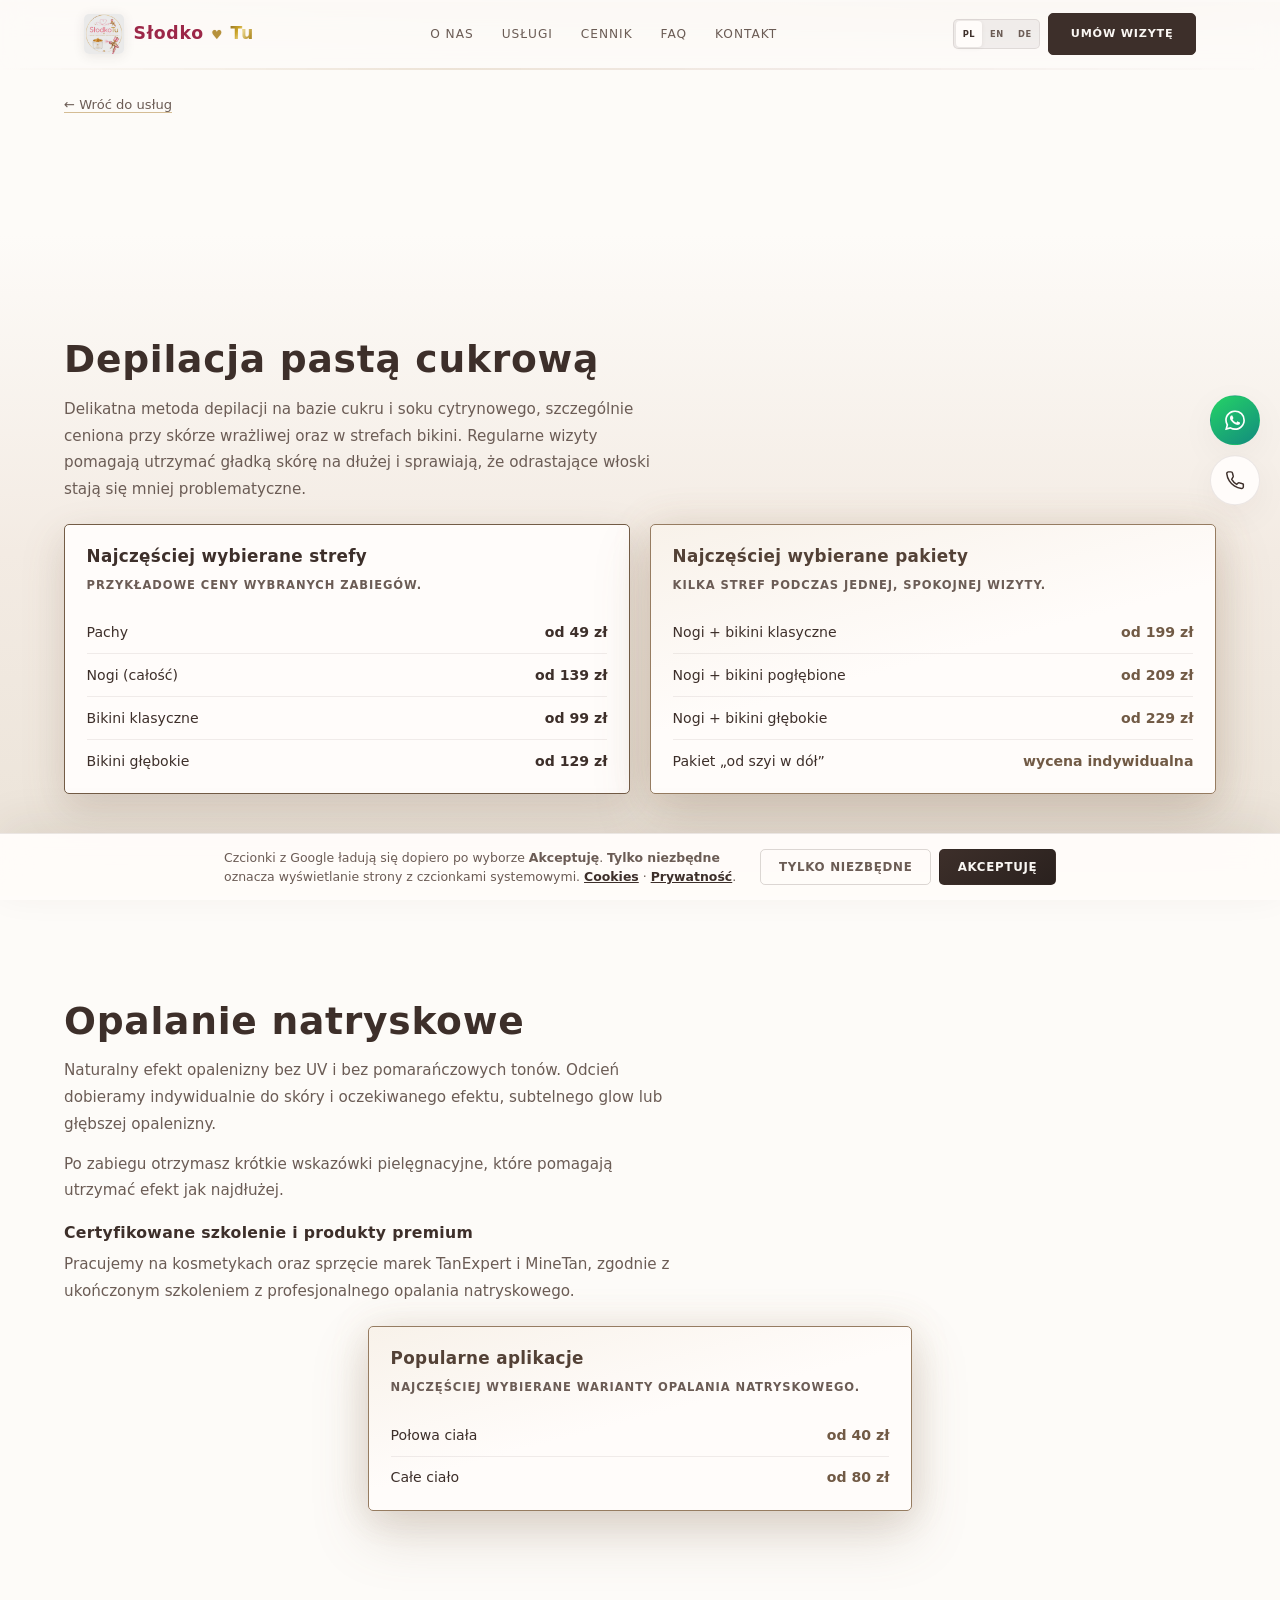
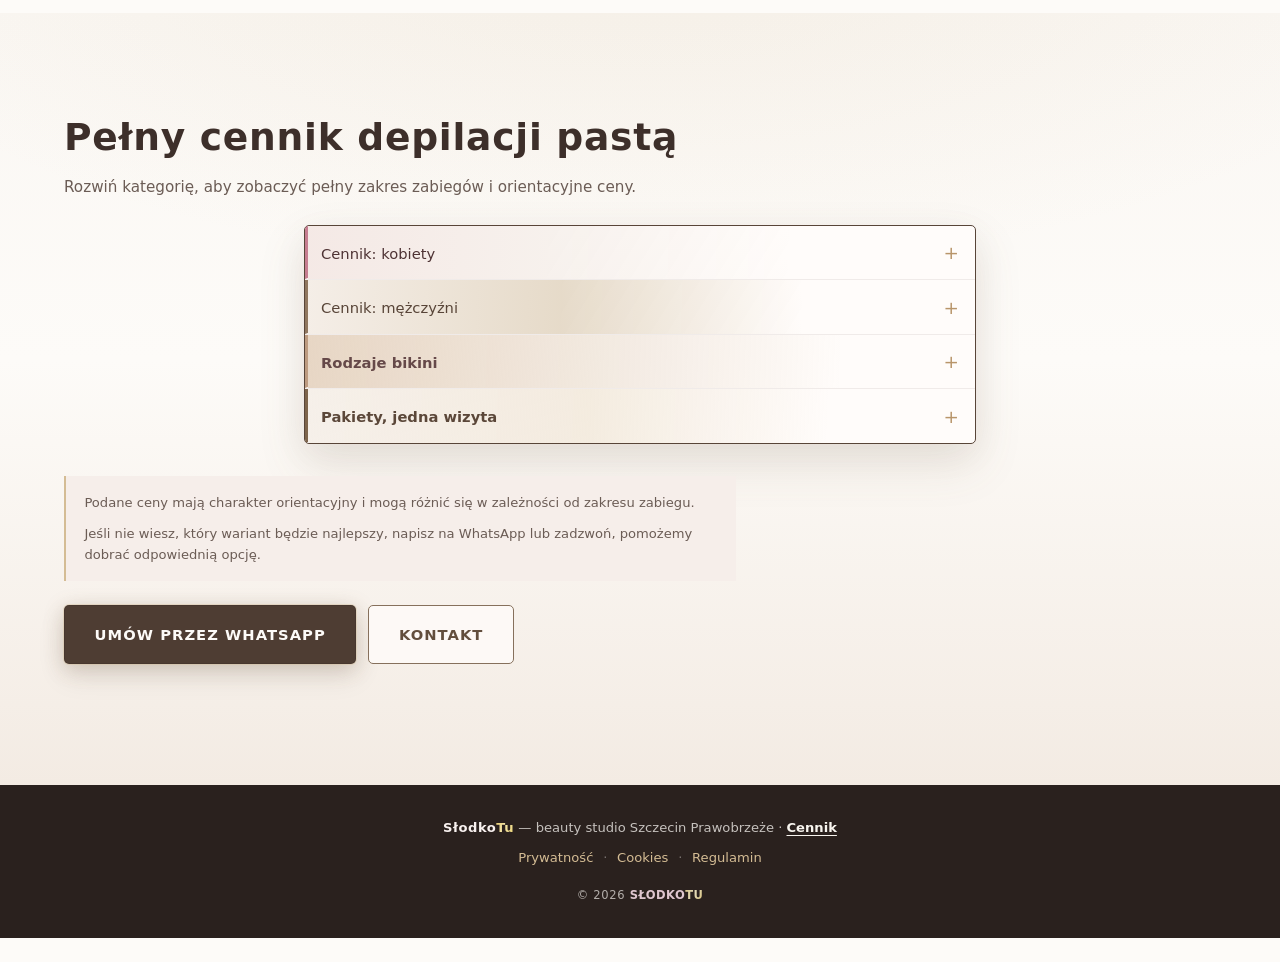
==== commit 381337dd: "preprod - removed galeria navbar" ====
--- a/cennik.html
+++ b/cennik.html
@@ -25,7 +25,6 @@
           <li><a href="index.html#o-nas" data-i18n="nav_about">O nas</a></li>
           <li><a href="index.html#uslugi" data-i18n="nav_services">Usługi</a></li>
           <li><a href="cennik.html" aria-current="page" data-i18n="nav_pricing">Cennik</a></li>
-          <li><a href="index.html#efekty" data-i18n="nav_gallery">Galeria</a></li>
           <li><a href="index.html#faq" data-i18n="nav_faq">FAQ</a></li>
           <li><a href="index.html#kontakt" data-i18n="nav_contact">Kontakt</a></li>
         </ul>
--- a/css/styles.css
+++ b/css/styles.css
@@ -611,6 +611,7 @@
 .hero--straddle .hero__kicker {
   text-align: left;
   margin: 0;
+  font-family: var(--font-body);
   font-size: 0.68rem;
   font-weight: 600;
   letter-spacing: 0.2em;
@@ -978,11 +979,26 @@
   border-bottom: 1px solid color-mix(in srgb, var(--chocolate) 5%, transparent);
 }
 
+/* Dojazd: nagłówek w tym samym sans co akapit (miejscowości czytelnie i spójnie z kontaktem) */
+.section--local .section__title {
+  font-family: var(--font-body);
+  font-weight: 600;
+  font-size: clamp(1.65rem, 1.05rem + 1.65vw, 2.35rem);
+  line-height: 1.2;
+  letter-spacing: 0.02em;
+}
+
 .local__text {
   margin: 0 0 1rem;
   color: var(--chocolate-muted);
   line-height: 1.72;
   font-size: 0.95rem;
+  font-family: var(--font-body);
+}
+
+.local__text strong,
+.local__text a {
+  font-family: inherit;
 }
 
 .local__cta {
@@ -2086,6 +2102,7 @@
 }
 
 .review-card__meta {
+  font-family: var(--font-body);
   font-size: 0.72rem;
   font-weight: 600;
   letter-spacing: 0.06em;
@@ -2324,6 +2341,7 @@
 
 .contact-aside {
   font-style: normal;
+  font-family: var(--font-body);
 }
 
 .contact-layout {
@@ -2344,9 +2362,11 @@
   margin: 0 0 0.65rem;
   font-size: 0.88rem;
   color: var(--chocolate-muted);
+  font-family: var(--font-body);
 }
 
 .contact-aside__line a {
+  font-family: inherit;
   color: var(--chocolate);
   text-decoration: none;
   border-bottom: 1px solid var(--gold-soft);
@@ -2366,6 +2386,7 @@
 .contact-aside__hint {
   margin: 1rem 0 0;
   font-size: 0.75rem;
+  font-family: var(--font-body);
   color: var(--chocolate-muted);
 }
 
@@ -2373,6 +2394,7 @@
   margin: 1.35rem 0 0;
   padding: 0.85rem 1rem;
   font-size: 0.78rem;
+  font-family: var(--font-body);
   line-height: 1.55;
   color: var(--chocolate-muted);
   text-align: center;
@@ -2479,12 +2501,14 @@
   margin: 0;
   max-width: 40ch;
   font-size: 0.82rem;
+  font-family: var(--font-body);
   line-height: 1.58;
   color: var(--chocolate-muted);
   text-align: center;
 }
 
 .contact-map-placeholder__text a {
+  font-family: inherit;
   color: var(--chocolate);
   font-weight: 600;
   text-decoration: underline;
@@ -2502,6 +2526,7 @@
 .contact-map-link {
   display: block;
   padding: 0.65rem 1rem;
+  font-family: var(--font-body);
   font-size: 0.68rem;
   font-weight: 600;
   letter-spacing: 0.08em;
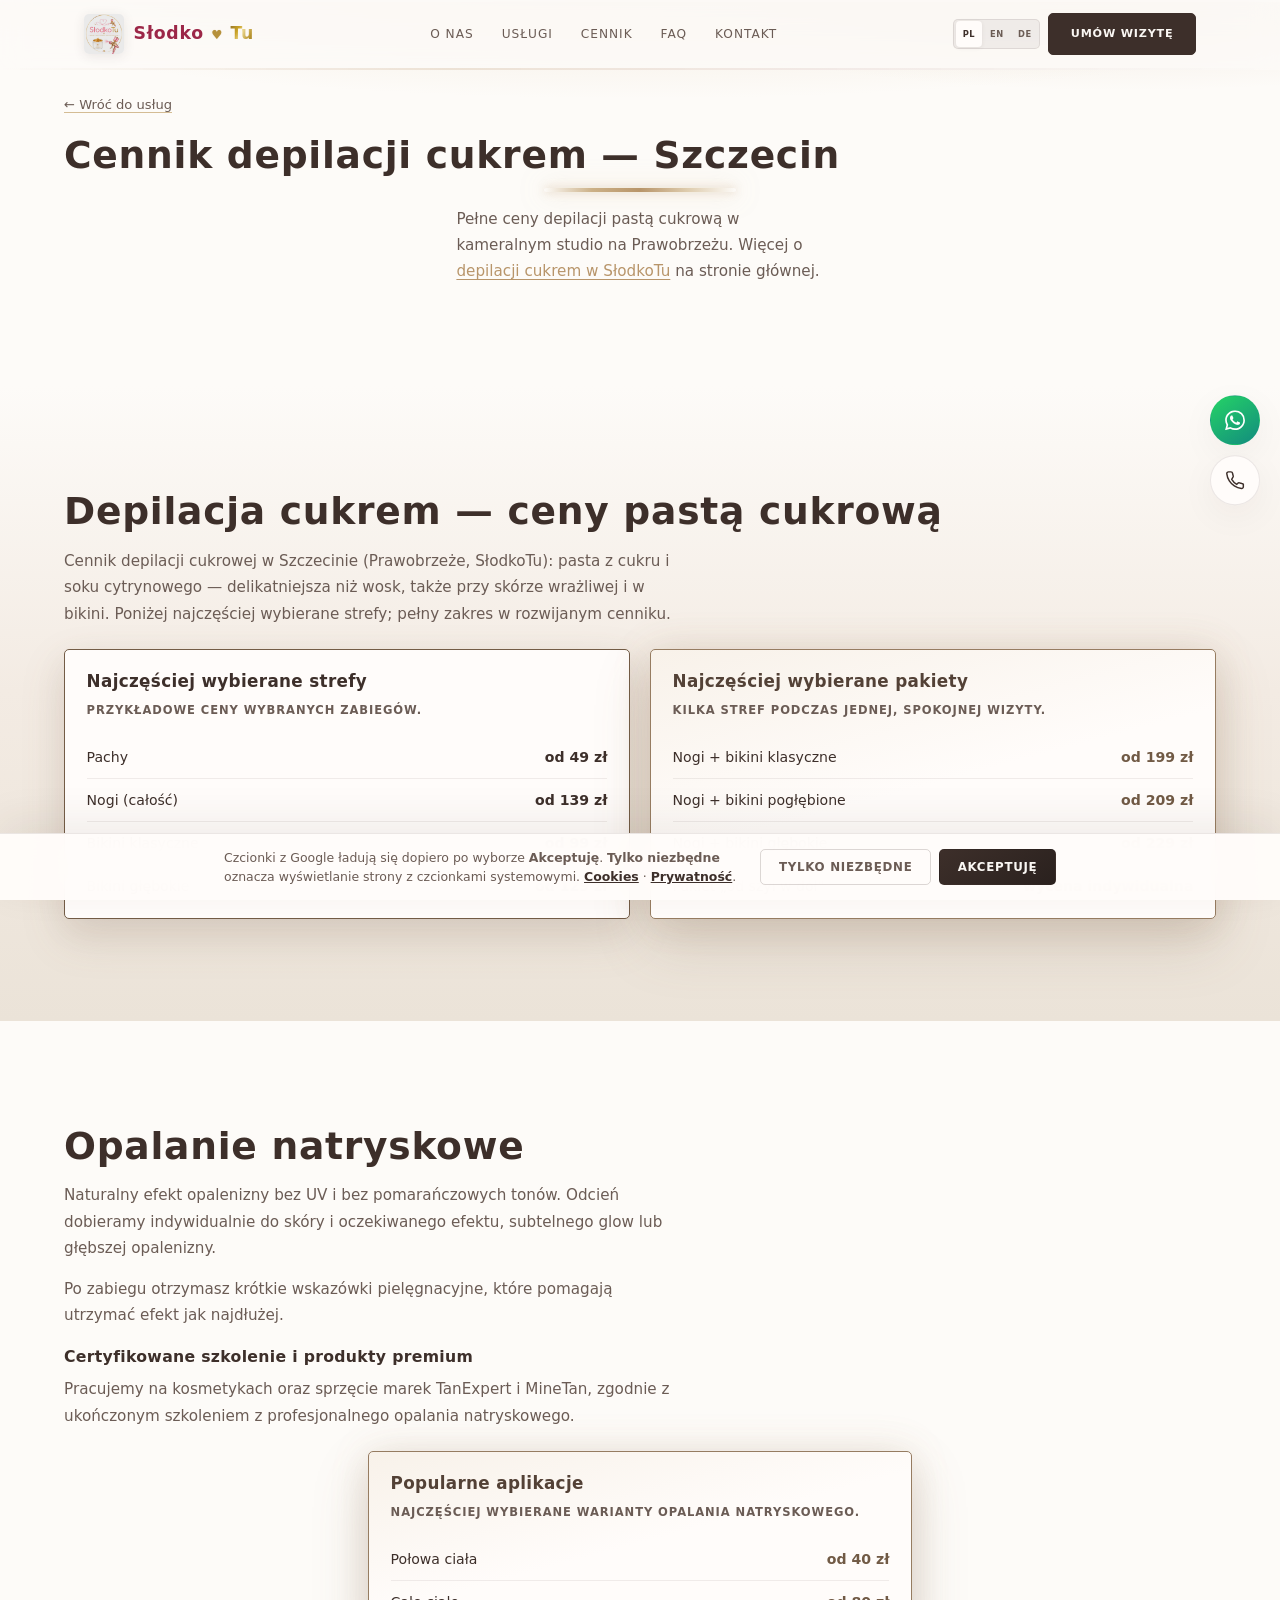
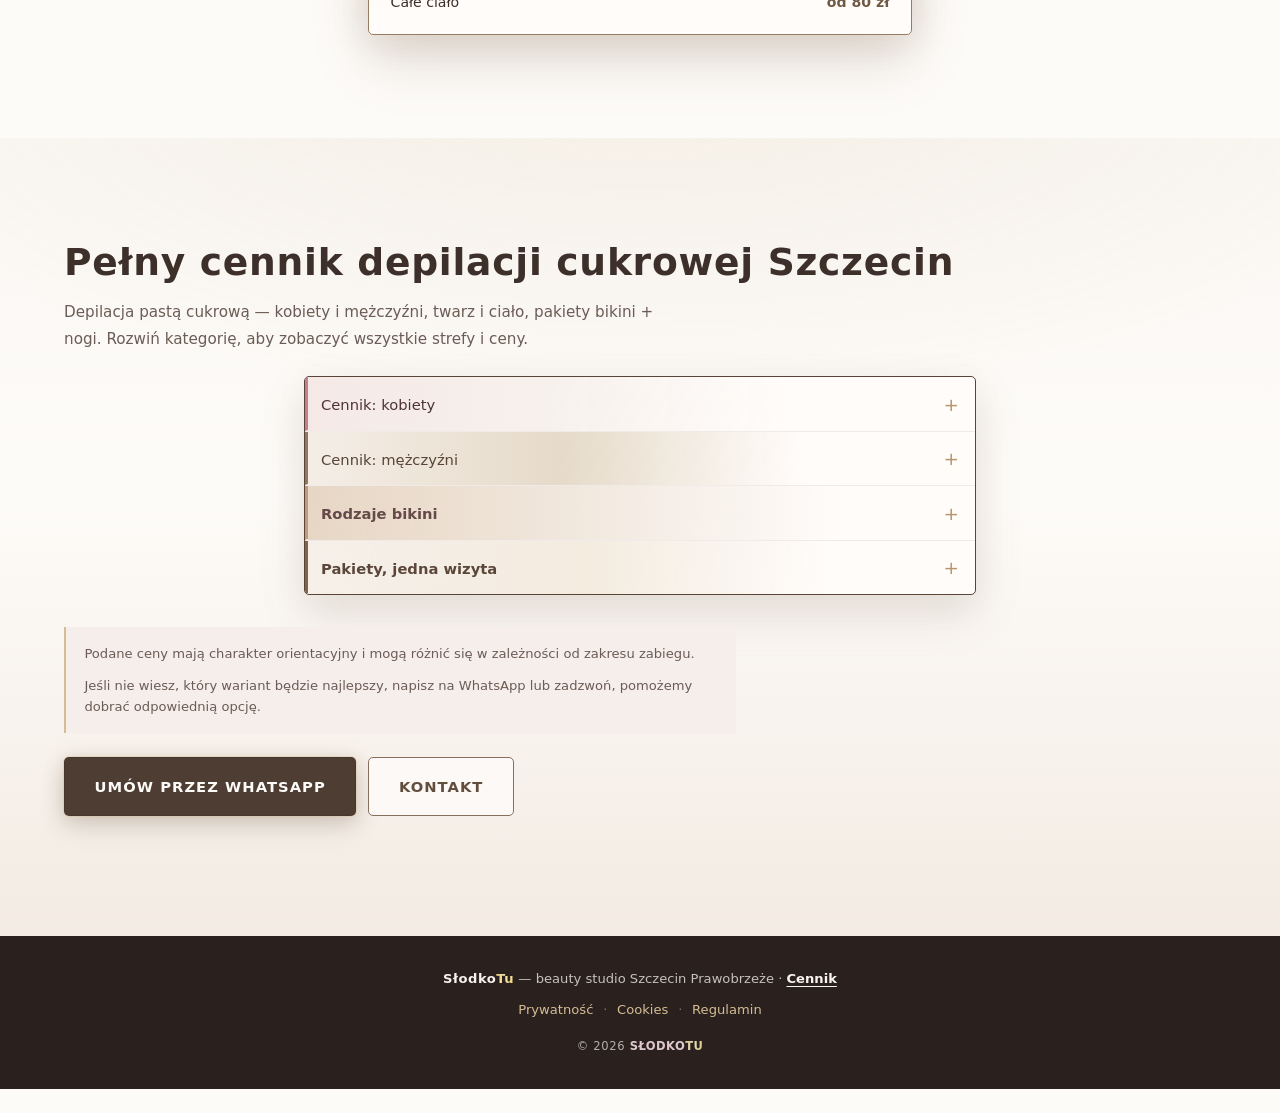
==== commit 1174cb90: "SEO adjustments" ====
--- a/cennik.html
+++ b/cennik.html
@@ -3,10 +3,16 @@
 <head>
   <meta charset="UTF-8" />
   <meta name="viewport" content="width=device-width, initial-scale=1, viewport-fit=cover" />
-  <title>Orientacyjne ceny | SłodkoTu | depilacja cukrowa i spray tan Szczecin Prawobrzeże</title>
-  <meta name="description" content="Krótki przegląd najczęstszych usług SłodkoTu na Prawobrzeżu: depilacja cukrowa, pakiety, spray tan. Pełny cennik ustalamy indywidualnie przy kontakcie." />
+  <title>Cennik depilacji cukrem Szczecin | SłodkoTu — pachy, nogi, bikini</title>
+  <meta name="description" content="Cennik depilacji pastą cukrową w SłodkoTu na Prawobrzeżu: pachy od 49 zł, nogi od 139 zł, bikini od 99 zł. Kameralne studio — umów wizytę przez WhatsApp lub Booksy." />
   <meta name="theme-color" content="#f9f6f2" />
   <link rel="canonical" href="https://slodkotu.pl/cennik.html" />
+  <meta property="og:title" content="Cennik depilacji cukrem Szczecin | SłodkoTu" />
+  <meta property="og:description" content="Pełny cennik depilacji pastą cukrową na Prawobrzeżu — pachy, nogi, bikini, pakiety. Studio SłodkoTu, ul. Andrzejewskiego 29c." />
+  <meta property="og:type" content="website" />
+  <meta property="og:url" content="https://slodkotu.pl/cennik.html" />
+  <meta property="og:image" content="https://slodkotu.pl/Logo%20S%C5%82odko%20Tu.jpg" />
+  <meta property="og:locale" content="pl_PL" />
   <link rel="icon" href="Logo%20S%C5%82odko%20Tu.jpg" type="image/jpeg" />
   <link rel="apple-touch-icon" href="Logo%20S%C5%82odko%20Tu.jpg" />
   <link rel="stylesheet" href="css/styles.css" />
@@ -17,7 +23,7 @@
   <header class="site-header" id="top">
     <div class="site-header__inner">
       <a class="brand" href="index.html">
-        <img class="brand__logo" src="Logo Słodko Tu.jpg" width="96" height="96" alt="" decoding="async" />
+        <img class="brand__logo" src="Logo Słodko Tu.jpg" width="96" height="96" alt="SłodkoTu — cennik depilacji cukrem Szczecin" decoding="async" />
         <span class="brand__text brand-mark brand-mark--nowrap"><span class="brand-mark__slodko">Słodko</span> <span class="brand__heart" aria-hidden="true">♥</span> <span class="brand-mark__tu">Tu</span></span>
       </a>
       <nav class="nav" data-i18n-aria="nav_aria" aria-label="Nawigacja główna">
@@ -58,15 +64,16 @@
     <header class="section cennik-page-head" aria-labelledby="cennik-heading">
       <div class="section__inner">
         <p class="cennik-back"><a href="index.html#uslugi" data-i18n="cennik_back">← Wróć do usług</a></p>
-        <h1 id="cennik-heading" class="visually-hidden" data-i18n="cennik_h1">Cennik</h1>
+        <h1 id="cennik-heading" class="section__title" data-i18n="cennik_h1">Cennik depilacji cukrem — Szczecin</h1>
+        <p class="section__subtitle cennik-page-lead" data-i18n-html="cennik_lead_html">Pełne ceny depilacji pastą cukrową w kameralnym studio na Prawobrzeżu. Więcej o <a href="index.html">depilacji cukrem w SłodkoTu</a> na stronie głównej.</p>
       </div>
     </header>
 
     <section class="section section--about" id="depilacja-pasta-cukrowa" aria-labelledby="cennik-sugar-heading">
       <div class="section__inner">
-        <h2 id="cennik-sugar-heading" class="section__title" data-i18n="cennik_sugar_h2">Depilacja pastą cukrową</h2>
+        <h2 id="cennik-sugar-heading" class="section__title" data-i18n="cennik_sugar_h2">Depilacja cukrem — ceny pastą cukrową</h2>
         <div class="cennik-intro cennik-intro--tight">
-          <p data-i18n="cennik_sugar_p1">Delikatna metoda depilacji na bazie cukru i soku cytrynowego, szczególnie ceniona przy skórze wrażliwej oraz w strefach bikini. Regularne wizyty pomagają utrzymać gładką skórę na dłużej i sprawiają, że odrastające włoski stają się mniej problematyczne.</p>
+          <p data-i18n="cennik_sugar_p1">Cennik depilacji cukrowej w Szczecinie (Prawobrzeże, SłodkoTu): pasta z cukru i soku cytrynowego — delikatniejsza niż wosk, także przy skórze wrażliwej i w bikini. Poniżej najczęściej wybierane strefy; pełny zakres w rozwijanym cenniku.</p>
         </div>
 
         <div class="price-cards">
@@ -119,8 +126,8 @@
 
     <section class="section section--cennik-visual" id="cennik-grafika" aria-labelledby="cennik-full-heading">
       <div class="section__inner">
-        <h2 id="cennik-full-heading" class="section__title section__title--cennik-visual" data-i18n="cennik_full_h2">Pełny cennik depilacji pastą</h2>
-        <p class="cennik-intro cennik-intro--tight" data-i18n="cennik_full_p">Rozwiń kategorię, aby zobaczyć pełny zakres zabiegów i orientacyjne ceny.</p>
+        <h2 id="cennik-full-heading" class="section__title section__title--cennik-visual" data-i18n="cennik_full_h2">Pełny cennik depilacji cukrowej Szczecin</h2>
+        <p class="cennik-intro cennik-intro--tight" data-i18n="cennik_full_p">Depilacja pastą cukrową — kobiety i mężczyźni, twarz i ciało, pakiety bikini + nogi. Rozwiń kategorię, aby zobaczyć wszystkie strefy i ceny.</p>
 
         <div class="cennik-accordion faq-grid" role="region" aria-labelledby="cennik-full-heading">
           <details class="faq__item cennik-accordion__tier1 cennik-accordion__tier1--women">
@@ -300,6 +307,28 @@
     <a class="float-dock__btn float-dock__btn--ig js-instagram-link" href="https://instagram.com/" data-i18n-aria="aria_ig" aria-label="Instagram"><svg width="22" height="22" viewBox="0 0 24 24" fill="none" stroke="currentColor" stroke-width="1.75"><rect x="2" y="2" width="20" height="20" rx="5"/><path d="M16 11.37A4 4 0 1 1 12.63 8 4 4 0 0 1 16 11.37z"/><line x1="17.5" y1="6.5" x2="17.51" y2="6.5"/></svg></a>
   </div>
 
+  <script type="application/ld+json">
+  {
+    "@context": "https://schema.org",
+    "@graph": [
+      {
+        "@type": "BreadcrumbList",
+        "itemListElement": [
+          { "@type": "ListItem", "position": 1, "name": "SłodkoTu", "item": "https://slodkotu.pl/" },
+          { "@type": "ListItem", "position": 2, "name": "Cennik depilacji cukrem Szczecin", "item": "https://slodkotu.pl/cennik.html" }
+        ]
+      },
+      {
+        "@type": "WebPage",
+        "name": "Cennik depilacji cukrem Szczecin — SłodkoTu",
+        "description": "Cennik depilacji pastą cukrową w studio SłodkoTu na Prawobrzeżu w Szczecinie.",
+        "url": "https://slodkotu.pl/cennik.html",
+        "isPartOf": { "@type": "WebSite", "name": "SłodkoTu", "url": "https://slodkotu.pl/" },
+        "about": { "@type": "BeautySalon", "name": "SłodkoTu", "url": "https://slodkotu.pl/" }
+      }
+    ]
+  }
+  </script>
   <script src="js/site-config.js" defer></script>
   <script src="js/cookie-consent.js" defer></script>
   <script src="js/legal-i18n.js" defer></script>
